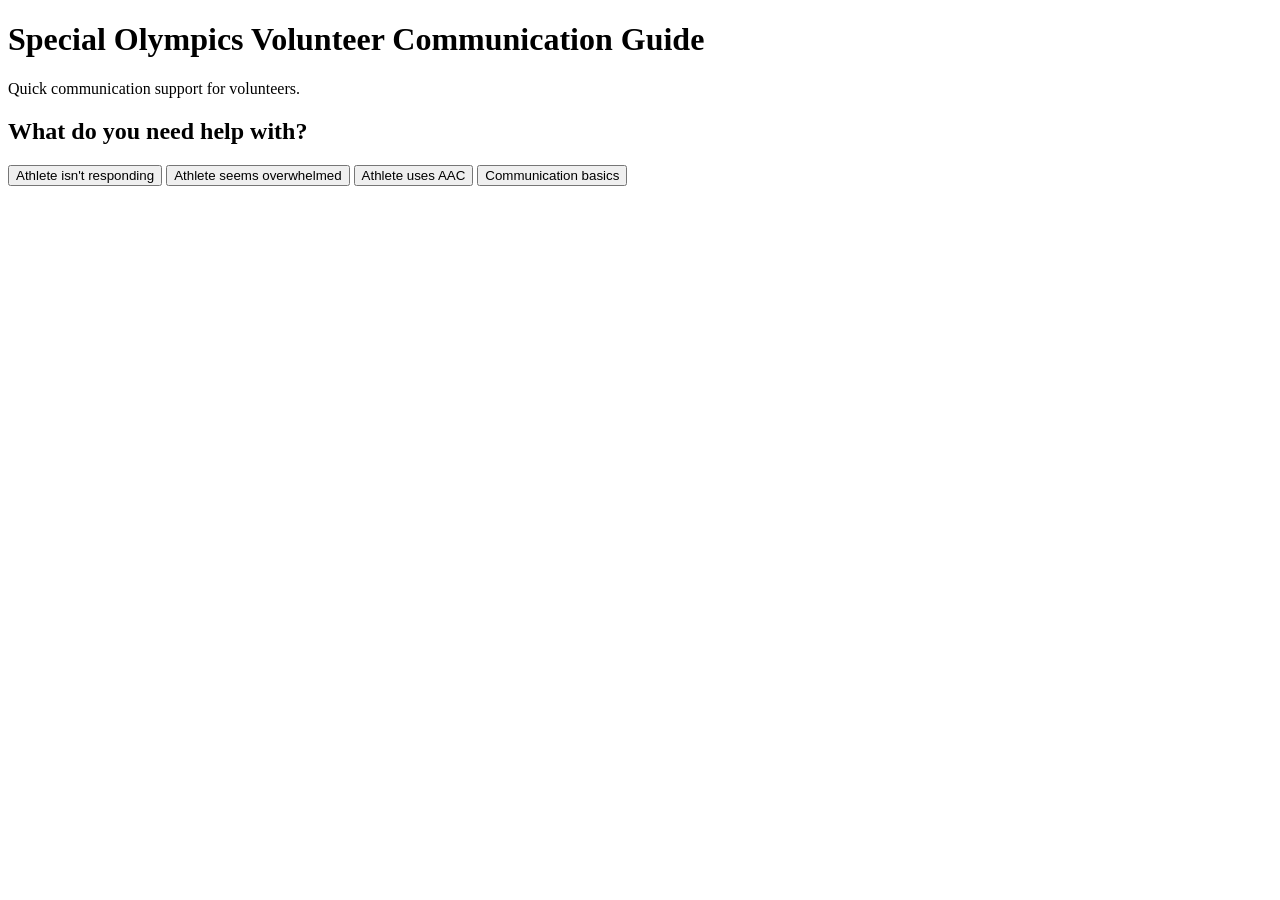
==== index.html @ 8f7f1533 "Add initial HTML structure for communication guide" ====
<!DOCTYPE html>
<html lang="en">

<head>
  <meta charset="UTF-8">
  <meta name="viewport" content="width=device-width, initial-scale=1.0">
  <title>Special Olympics Volunteer Communication Guide</title>
</head>

<body>

  <h1>Special Olympics Volunteer Communication Guide</h1>

  <p>
    Quick communication support for volunteers.
  </p>

  <h2>What do you need help with?</h2>

  <button>Athlete isn't responding</button>
  <button>Athlete seems overwhelmed</button>
  <button>Athlete uses AAC</button>
  <button>Communication basics</button>

</body>

</html>
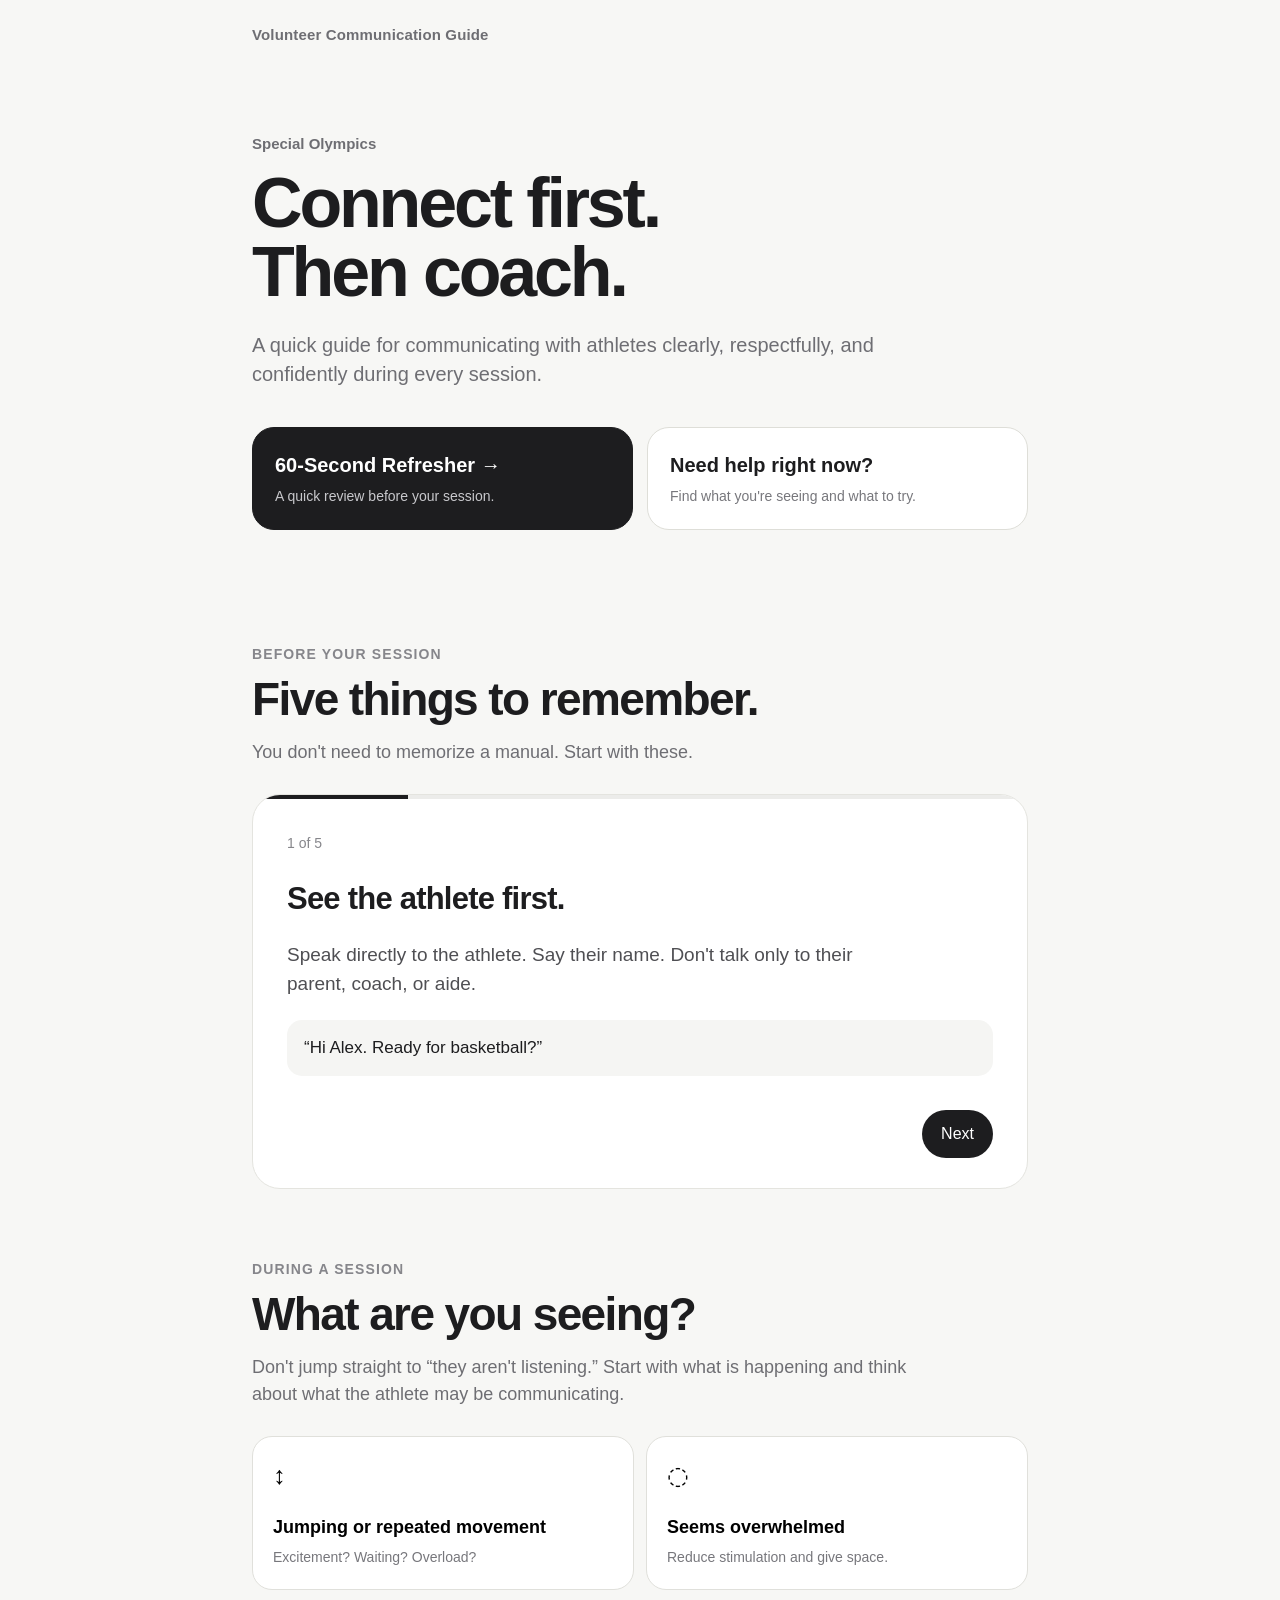
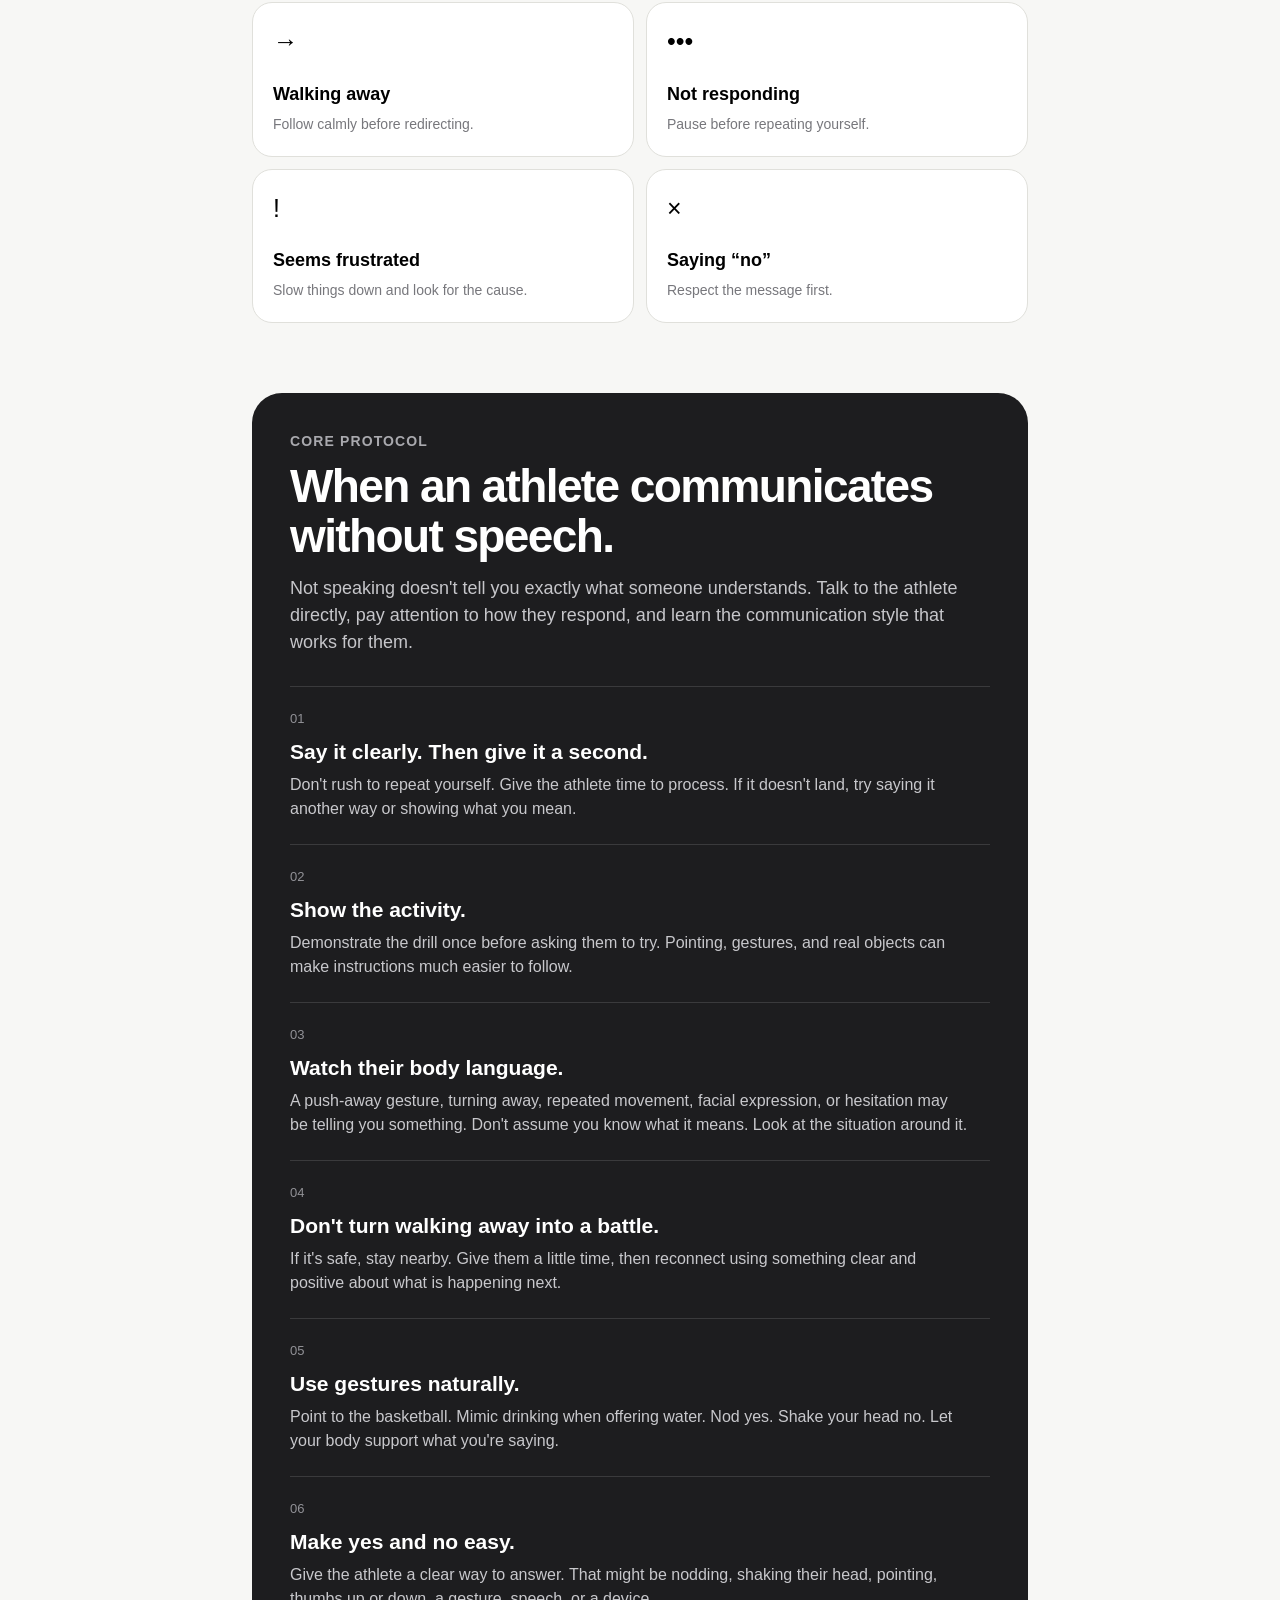
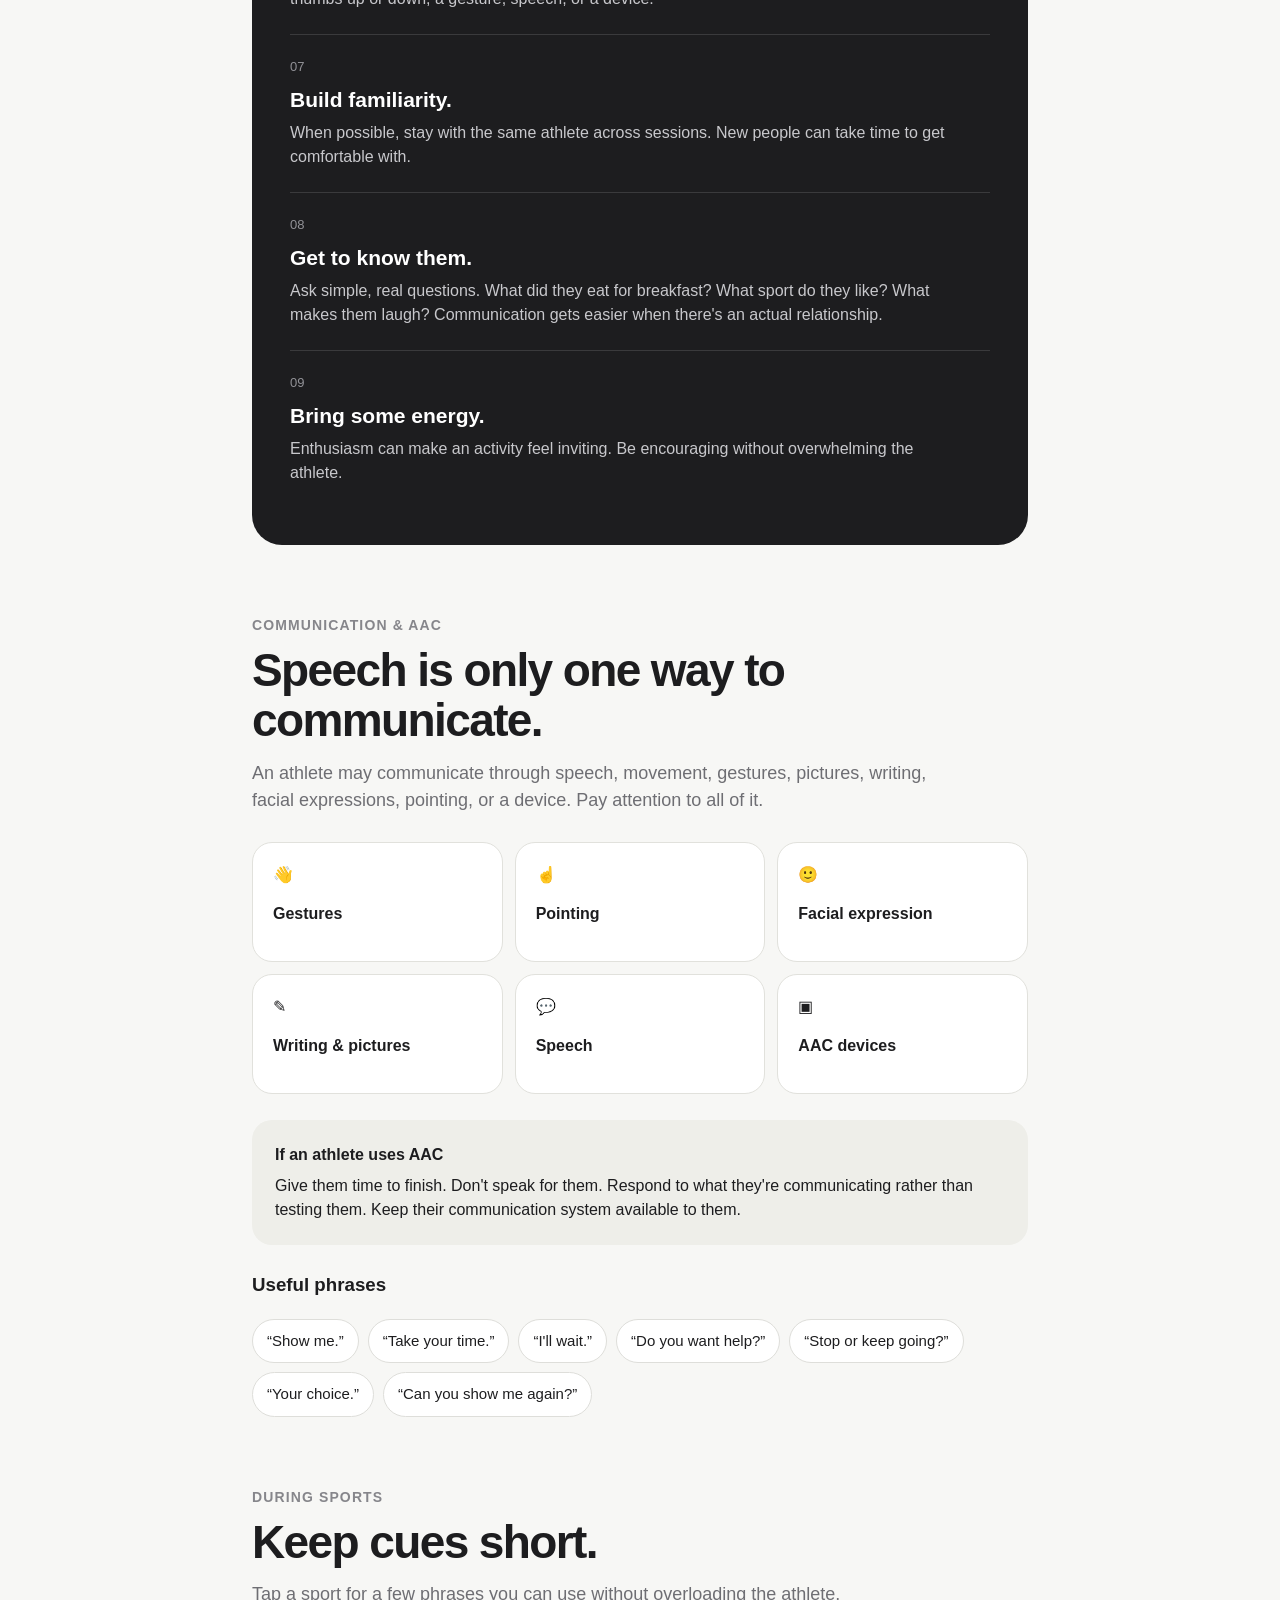
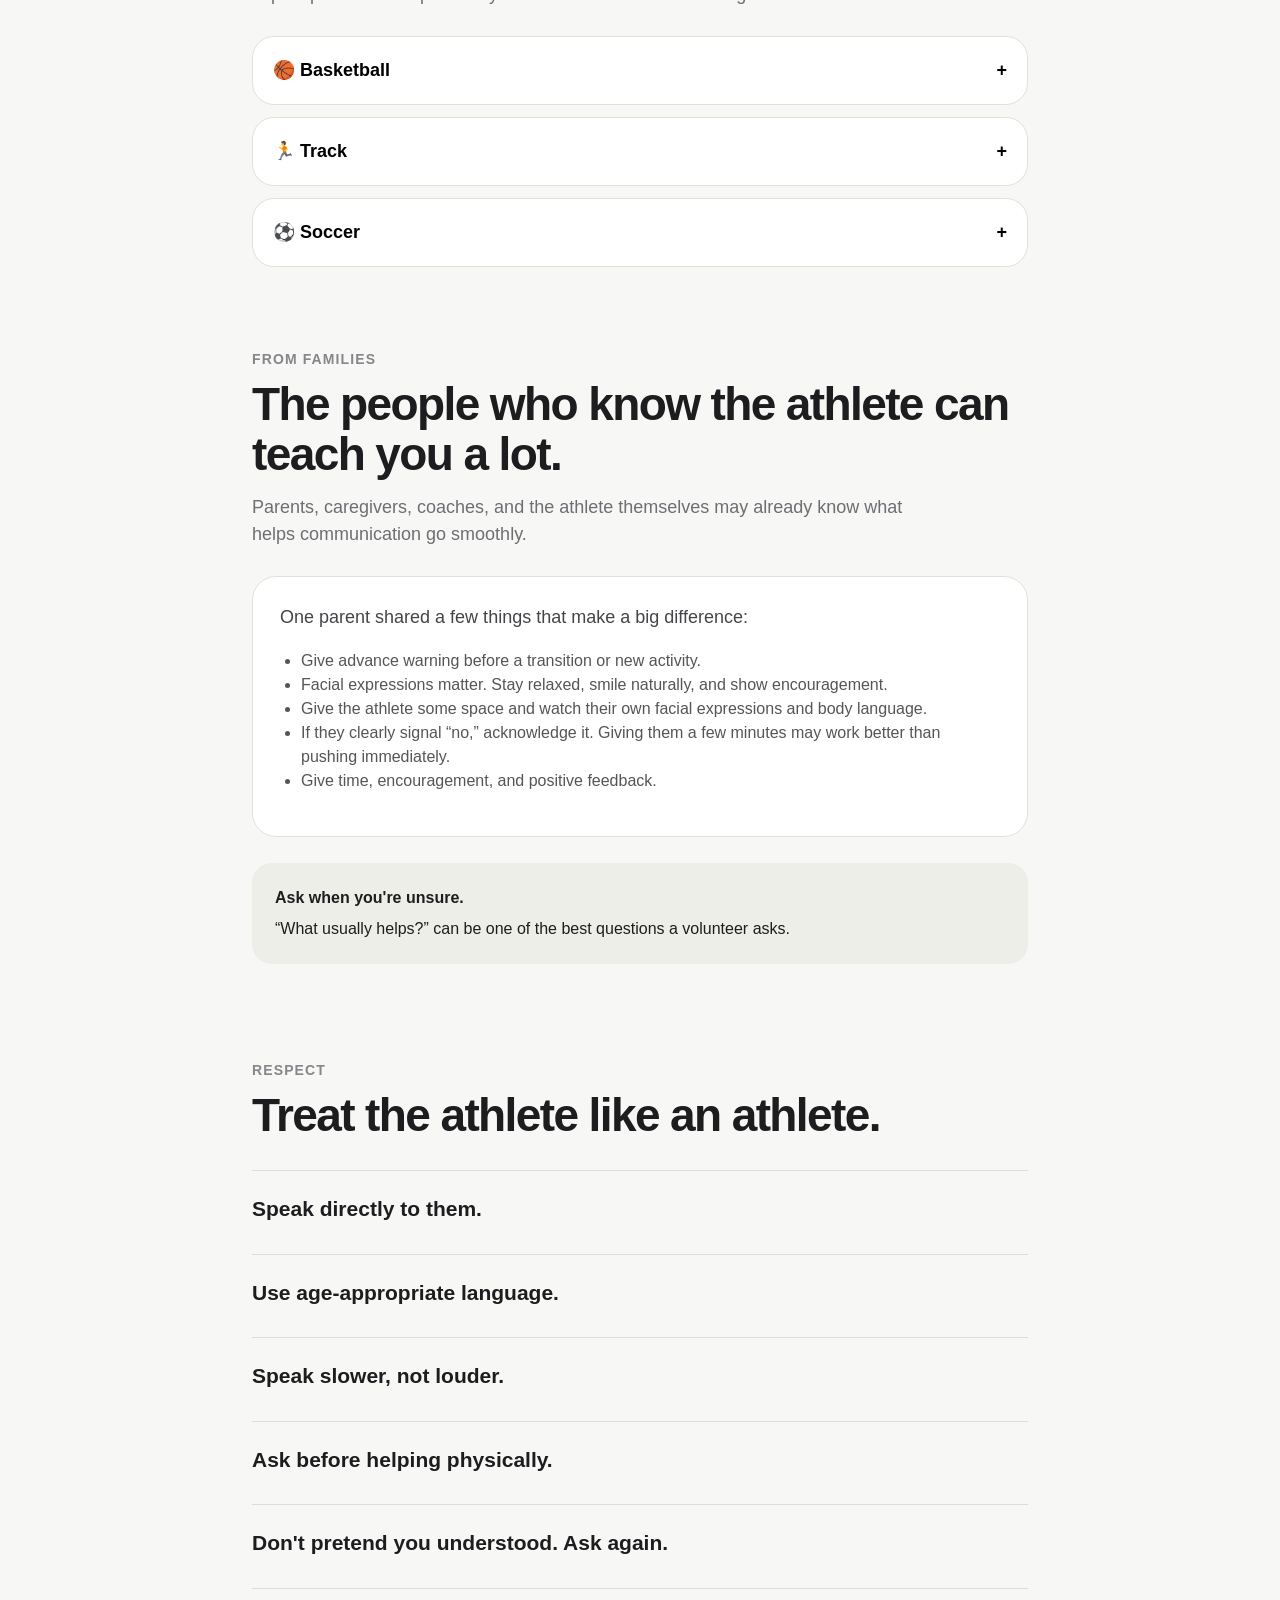
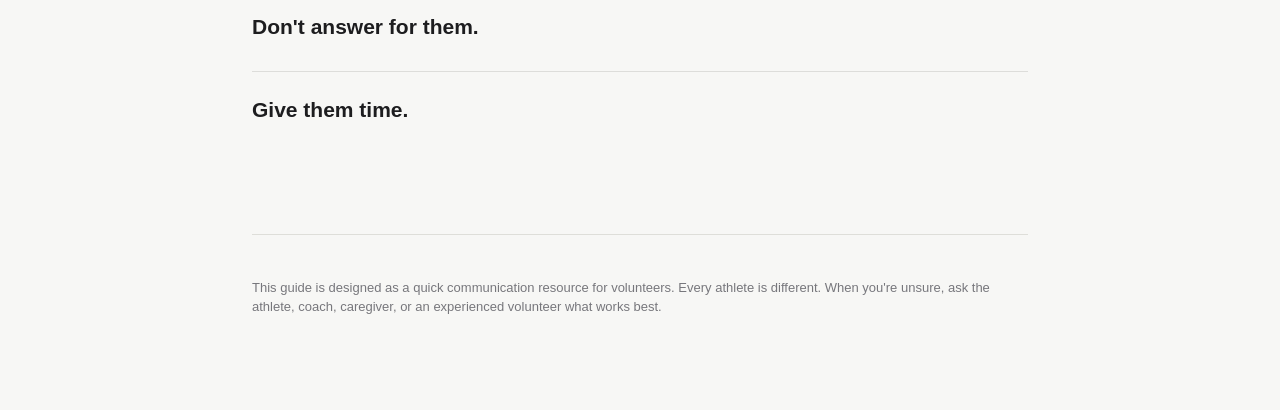
==== commit 563574c2: "Update index.html" ====
--- a/index.html
+++ b/index.html
@@ -1,27 +1,1482 @@
 <!DOCTYPE html>
 <html lang="en">
-
 <head>
   <meta charset="UTF-8">
   <meta name="viewport" content="width=device-width, initial-scale=1.0">
+
   <title>Special Olympics Volunteer Communication Guide</title>
+
+  <style>
+    * {
+      box-sizing: border-box;
+    }
+
+    html {
+      scroll-behavior: smooth;
+    }
+
+    body {
+      margin: 0;
+      font-family: -apple-system, BlinkMacSystemFont, "Segoe UI", Helvetica, Arial, sans-serif;
+      background: #f7f7f5;
+      color: #1d1d1f;
+      line-height: 1.5;
+    }
+
+    button,
+    a {
+      font: inherit;
+    }
+
+    .page {
+      max-width: 820px;
+      margin: 0 auto;
+      padding: 0 22px 80px;
+    }
+
+    /* HEADER */
+
+    header {
+      padding: 24px 0 12px;
+    }
+
+    .brand {
+      font-size: 15px;
+      font-weight: 600;
+      color: #6e6e73;
+      letter-spacing: 0.01em;
+    }
+
+    /* HERO */
+
+    .hero {
+      padding: 74px 0 54px;
+    }
+
+    .eyebrow {
+      font-size: 15px;
+      font-weight: 600;
+      color: #6e6e73;
+      margin-bottom: 14px;
+    }
+
+    h1 {
+      font-size: clamp(42px, 8vw, 70px);
+      line-height: 0.98;
+      letter-spacing: -0.045em;
+      margin: 0;
+      max-width: 760px;
+      font-weight: 700;
+    }
+
+    .hero p {
+      font-size: 20px;
+      line-height: 1.45;
+      color: #6e6e73;
+      max-width: 650px;
+      margin: 25px 0 0;
+    }
+
+    .hero-actions {
+      display: grid;
+      grid-template-columns: 1fr 1fr;
+      gap: 14px;
+      margin-top: 38px;
+    }
+
+    .hero-button {
+      display: block;
+      width: 100%;
+      text-align: left;
+      text-decoration: none;
+      color: inherit;
+      border: 1px solid #deded8;
+      background: #ffffff;
+      padding: 22px;
+      border-radius: 22px;
+      transition:
+        transform 0.2s ease,
+        box-shadow 0.2s ease,
+        border-color 0.2s ease;
+    }
+
+    .hero-button:hover {
+      transform: translateY(-2px);
+      border-color: #c7c7c2;
+      box-shadow: 0 10px 30px rgba(0,0,0,0.06);
+    }
+
+    .hero-button:active {
+      transform: scale(0.985);
+    }
+
+    .hero-button.primary {
+      background: #1d1d1f;
+      color: white;
+      border-color: #1d1d1f;
+    }
+
+    .hero-button .button-title {
+      display: block;
+      font-size: 20px;
+      font-weight: 600;
+      margin-bottom: 6px;
+    }
+
+    .hero-button .button-subtitle {
+      display: block;
+      font-size: 14px;
+      color: #77777c;
+    }
+
+    .hero-button.primary .button-subtitle {
+      color: #c8c8cc;
+    }
+
+    /* GENERAL */
+
+    section {
+      padding: 60px 0 10px;
+    }
+
+    .section-label {
+      font-size: 14px;
+      text-transform: uppercase;
+      letter-spacing: 0.08em;
+      font-weight: 700;
+      color: #86868b;
+      margin-bottom: 10px;
+    }
+
+    h2 {
+      font-size: clamp(30px, 6vw, 46px);
+      letter-spacing: -0.035em;
+      line-height: 1.08;
+      margin: 0 0 14px;
+    }
+
+    .section-intro {
+      font-size: 18px;
+      color: #6e6e73;
+      max-width: 680px;
+      margin: 0 0 28px;
+    }
+
+    /* REFRESHER */
+
+    .refresher {
+      background: #ffffff;
+      border: 1px solid #e4e4df;
+      border-radius: 28px;
+      overflow: hidden;
+    }
+
+    .progress-track {
+      height: 4px;
+      background: #ececea;
+    }
+
+    .progress-bar {
+      height: 100%;
+      width: 20%;
+      background: #1d1d1f;
+      transition: width 0.35s ease;
+    }
+
+    .refresh-card {
+      padding: 34px;
+      min-height: 290px;
+      display: none;
+      animation: cardIn 0.35s ease;
+    }
+
+    .refresh-card.active {
+      display: block;
+    }
+
+    @keyframes cardIn {
+      from {
+        opacity: 0;
+        transform: translateY(8px);
+      }
+
+      to {
+        opacity: 1;
+        transform: translateY(0);
+      }
+    }
+
+    .step-number {
+      font-size: 14px;
+      color: #86868b;
+      margin-bottom: 22px;
+    }
+
+    .refresh-card h3 {
+      font-size: 31px;
+      margin: 0 0 15px;
+      letter-spacing: -0.025em;
+    }
+
+    .refresh-card p {
+      font-size: 19px;
+      color: #4f4f53;
+      max-width: 570px;
+    }
+
+    .example {
+      padding: 15px 17px;
+      border-radius: 15px;
+      background: #f5f5f3;
+      margin-top: 22px;
+      font-size: 17px;
+    }
+
+    .refresher-controls {
+      padding: 0 34px 30px;
+      display: flex;
+      justify-content: space-between;
+      gap: 12px;
+    }
+
+    .small-button {
+      border: 0;
+      border-radius: 999px;
+      padding: 12px 19px;
+      cursor: pointer;
+      background: #eeeeeb;
+      color: #1d1d1f;
+      transition: transform 0.15s ease;
+    }
+
+    .small-button.next {
+      background: #1d1d1f;
+      color: white;
+    }
+
+    .small-button:active {
+      transform: scale(0.96);
+    }
+
+    /* QUICK HELP */
+
+    .help-grid {
+      display: grid;
+      grid-template-columns: 1fr 1fr;
+      gap: 12px;
+    }
+
+    .help-card {
+      border: 1px solid #e0e0db;
+      background: #ffffff;
+      border-radius: 20px;
+      padding: 20px;
+      cursor: pointer;
+      text-align: left;
+      transition:
+        transform 0.2s ease,
+        box-shadow 0.2s ease;
+    }
+
+    .help-card:hover {
+      transform: translateY(-2px);
+      box-shadow: 0 10px 28px rgba(0,0,0,0.05);
+    }
+
+    .help-card:active {
+      transform: scale(0.985);
+    }
+
+    .help-icon {
+      font-size: 25px;
+      display: block;
+      margin-bottom: 20px;
+    }
+
+    .help-card strong {
+      display: block;
+      font-size: 18px;
+      margin-bottom: 4px;
+    }
+
+    .help-card span:last-child {
+      color: #77777c;
+      font-size: 14px;
+    }
+
+    /* EXPANDABLE PANELS */
+
+    .detail-panel {
+      display: none;
+      background: #fff;
+      border: 1px solid #e2e2dd;
+      border-radius: 24px;
+      margin-top: 18px;
+      padding: 28px;
+      animation: panelIn 0.3s ease;
+    }
+
+    .detail-panel.active {
+      display: block;
+    }
+
+    @keyframes panelIn {
+      from {
+        opacity: 0;
+        transform: translateY(7px);
+      }
+
+      to {
+        opacity: 1;
+        transform: translateY(0);
+      }
+    }
+
+    .detail-panel h3 {
+      font-size: 27px;
+      letter-spacing: -0.02em;
+      margin-top: 0;
+    }
+
+    .detail-panel h4 {
+      margin-top: 26px;
+      margin-bottom: 8px;
+      font-size: 17px;
+    }
+
+    .detail-panel p,
+    .detail-panel li {
+      color: #515155;
+      font-size: 16px;
+    }
+
+    .detail-panel ul {
+      padding-left: 21px;
+    }
+
+    .close-detail {
+      border: 0;
+      background: #eeeeeb;
+      border-radius: 999px;
+      padding: 9px 14px;
+      cursor: pointer;
+      margin-top: 12px;
+    }
+
+    /* IMPORTANT PROTOCOL */
+
+    .protocol {
+      background: #1d1d1f;
+      color: white;
+      border-radius: 30px;
+      padding: 38px;
+    }
+
+    .protocol .section-label {
+      color: #a9a9ae;
+    }
+
+    .protocol .section-intro {
+      color: #c6c6ca;
+    }
+
+    .protocol-list {
+      display: grid;
+      gap: 1px;
+      margin-top: 30px;
+    }
+
+    .protocol-item {
+      padding: 22px 0;
+      border-top: 1px solid #3a3a3c;
+    }
+
+    .protocol-number {
+      color: #929297;
+      font-size: 13px;
+      margin-bottom: 7px;
+    }
+
+    .protocol-item h3 {
+      margin: 0 0 6px;
+      font-size: 21px;
+    }
+
+    .protocol-item p {
+      margin: 0;
+      color: #c8c8cc;
+      max-width: 680px;
+    }
+
+    /* CALLOUT */
+
+    .callout {
+      margin: 26px 0;
+      padding: 23px;
+      background: #eeeee9;
+      border-radius: 20px;
+    }
+
+    .callout strong {
+      display: block;
+      margin-bottom: 7px;
+    }
+
+    /* AAC */
+
+    .communication-grid {
+      display: grid;
+      grid-template-columns: repeat(3, 1fr);
+      gap: 12px;
+      margin-top: 25px;
+    }
+
+    .communication-item {
+      padding: 20px;
+      background: #fff;
+      border: 1px solid #e1e1dc;
+      border-radius: 20px;
+      min-height: 120px;
+    }
+
+    .communication-item strong {
+      display: block;
+      margin-top: 15px;
+    }
+
+    /* PHRASES */
+
+    .phrase-list {
+      display: flex;
+      flex-wrap: wrap;
+      gap: 9px;
+      margin-top: 20px;
+    }
+
+    .phrase {
+      background: #fff;
+      border: 1px solid #dededa;
+      padding: 10px 14px;
+      border-radius: 999px;
+      font-size: 15px;
+    }
+
+    /* SPORTS */
+
+    .sport {
+      background: #fff;
+      border: 1px solid #e1e1dc;
+      border-radius: 22px;
+      margin-bottom: 12px;
+      overflow: hidden;
+    }
+
+    .sport-button {
+      width: 100%;
+      background: none;
+      border: none;
+      padding: 20px;
+      cursor: pointer;
+      text-align: left;
+      display: flex;
+      justify-content: space-between;
+      align-items: center;
+      font-size: 18px;
+      font-weight: 600;
+    }
+
+    .sport-content {
+      display: none;
+      padding: 0 20px 22px;
+      color: #555559;
+    }
+
+    .sport.open .sport-content {
+      display: block;
+      animation: panelIn 0.25s ease;
+    }
+
+    /* FAMILY */
+
+    .family-quote {
+      background: white;
+      border: 1px solid #e1e1dc;
+      border-radius: 24px;
+      padding: 27px;
+      margin-top: 20px;
+    }
+
+    .family-quote p {
+      font-size: 18px;
+      color: #454549;
+      margin: 0 0 18px;
+    }
+
+    .family-points {
+      padding-left: 21px;
+      color: #555559;
+    }
+
+    /* FOOTER */
+
+    footer {
+      border-top: 1px solid #deded9;
+      padding-top: 30px;
+      margin-top: 70px;
+      color: #77777c;
+      font-size: 13px;
+    }
+
+    /* SCROLL ANIMATIONS */
+
+    .reveal {
+      opacity: 0;
+      transform: translateY(18px);
+      transition:
+        opacity 0.65s ease,
+        transform 0.65s ease;
+    }
+
+    .reveal.visible {
+      opacity: 1;
+      transform: translateY(0);
+    }
+
+    /* MOBILE */
+
+    @media (max-width: 650px) {
+      .page {
+        padding: 0 17px 60px;
+      }
+
+      .hero {
+        padding-top: 55px;
+      }
+
+      .hero-actions,
+      .help-grid {
+        grid-template-columns: 1fr;
+      }
+
+      .communication-grid {
+        grid-template-columns: 1fr 1fr;
+      }
+
+      .protocol {
+        padding: 27px 22px;
+        border-radius: 24px;
+      }
+
+      .refresh-card {
+        padding: 25px;
+        min-height: 320px;
+      }
+
+      .refresher-controls {
+        padding: 0 25px 24px;
+      }
+    }
+
+    @media (prefers-reduced-motion: reduce) {
+      *,
+      *::before,
+      *::after {
+        animation-duration: 0.01ms !important;
+        transition-duration: 0.01ms !important;
+        scroll-behavior: auto !important;
+      }
+    }
+  </style>
 </head>
 
 <body>
 
-  <h1>Special Olympics Volunteer Communication Guide</h1>
-
-  <p>
-    Quick communication support for volunteers.
-  </p>
-
-  <h2>What do you need help with?</h2>
-
-  <button>Athlete isn't responding</button>
-  <button>Athlete seems overwhelmed</button>
-  <button>Athlete uses AAC</button>
-  <button>Communication basics</button>
+  <div class="page">
+
+    <header>
+      <div class="brand">Volunteer Communication Guide</div>
+    </header>
+
+    <!-- HERO -->
+
+    <main class="hero reveal">
+      <div class="eyebrow">Special Olympics</div>
+
+      <h1>Connect first.<br>Then coach.</h1>
+
+      <p>
+        A quick guide for communicating with athletes clearly,
+        respectfully, and confidently during every session.
+      </p>
+
+      <div class="hero-actions">
+        <a class="hero-button primary" href="#refresher">
+          <span class="button-title">60-Second Refresher →</span>
+          <span class="button-subtitle">
+            A quick review before your session.
+          </span>
+        </a>
+
+        <a class="hero-button" href="#help">
+          <span class="button-title">Need help right now?</span>
+          <span class="button-subtitle">
+            Find what you're seeing and what to try.
+          </span>
+        </a>
+      </div>
+    </main>
+
+    <!-- 60 SECOND REFRESHER -->
+
+    <section id="refresher" class="reveal">
+
+      <div class="section-label">Before your session</div>
+      <h2>Five things to remember.</h2>
+
+      <p class="section-intro">
+        You don't need to memorize a manual. Start with these.
+      </p>
+
+      <div class="refresher">
+
+        <div class="progress-track">
+          <div class="progress-bar" id="progressBar"></div>
+        </div>
+
+        <div class="refresh-card active">
+          <div class="step-number">1 of 5</div>
+
+          <h3>See the athlete first.</h3>
+
+          <p>
+            Speak directly to the athlete. Say their name.
+            Don't talk only to their parent, coach, or aide.
+          </p>
+
+          <div class="example">
+            “Hi Alex. Ready for basketball?”
+          </div>
+        </div>
+
+        <div class="refresh-card">
+          <div class="step-number">2 of 5</div>
+
+          <h3>Keep it simple.</h3>
+
+          <p>
+            Use short phrases and give one instruction at a time.
+            If something isn't landing, make it clearer instead of just saying more.
+          </p>
+
+          <div class="example">
+            “First, line up.”<br>
+            “Next, basketball.”<br>
+            “Then, water.”
+          </div>
+        </div>
+
+        <div class="refresh-card">
+          <div class="step-number">3 of 5</div>
+
+          <h3>Show, don't only tell.</h3>
+
+          <p>
+            Point, gesture, demonstrate the drill, or show the equipment.
+            Sometimes seeing the action makes the instruction much easier to understand.
+          </p>
+
+          <div class="example">
+            Say “Pass” while showing one pass.
+          </div>
+        </div>
+
+        <div class="refresh-card">
+          <div class="step-number">4 of 5</div>
+
+          <h3>Give them time.</h3>
+
+          <p>
+            Ask the question, then wait. Some athletes need more time to process,
+            move, point, speak, or use a device.
+          </p>
+
+          <div class="example">
+            Ask → wait → watch → respond.
+          </div>
+        </div>
+
+        <div class="refresh-card">
+          <div class="step-number">5 of 5</div>
+
+          <h3>Give real choices.</h3>
+
+          <p>
+            Choices make communication easier and give athletes more control over
+            what happens next.
+          </p>
+
+          <div class="example">
+            “Water or rest?”<br>
+            “Again or all done?”<br>
+            “Walk or run?”
+          </div>
+        </div>
+
+        <div class="refresher-controls">
+          <button class="small-button" id="prevButton">
+            Back
+          </button>
+
+          <button class="small-button next" id="nextButton">
+            Next
+          </button>
+        </div>
+
+      </div>
+    </section>
+
+
+    <!-- HELP RIGHT NOW -->
+
+    <section id="help" class="reveal">
+
+      <div class="section-label">During a session</div>
+      <h2>What are you seeing?</h2>
+
+      <p class="section-intro">
+        Don't jump straight to “they aren't listening.”
+        Start with what is happening and think about what the athlete may be communicating.
+      </p>
+
+      <div class="help-grid">
+
+        <button class="help-card" data-panel="jumping">
+          <span class="help-icon">↕</span>
+          <strong>Jumping or repeated movement</strong>
+          <span>Excitement? Waiting? Overload?</span>
+        </button>
+
+        <button class="help-card" data-panel="overwhelmed">
+          <span class="help-icon">◌</span>
+          <strong>Seems overwhelmed</strong>
+          <span>Reduce stimulation and give space.</span>
+        </button>
+
+        <button class="help-card" data-panel="walking">
+          <span class="help-icon">→</span>
+          <strong>Walking away</strong>
+          <span>Follow calmly before redirecting.</span>
+        </button>
+
+        <button class="help-card" data-panel="responding">
+          <span class="help-icon">•••</span>
+          <strong>Not responding</strong>
+          <span>Pause before repeating yourself.</span>
+        </button>
+
+        <button class="help-card" data-panel="frustrated">
+          <span class="help-icon">!</span>
+          <strong>Seems frustrated</strong>
+          <span>Slow things down and look for the cause.</span>
+        </button>
+
+        <button class="help-card" data-panel="no">
+          <span class="help-icon">×</span>
+          <strong>Saying “no”</strong>
+          <span>Respect the message first.</span>
+        </button>
+
+      </div>
+
+      <!-- JUMPING -->
+
+      <div class="detail-panel" id="jumping">
+
+        <h3>Jumping or repeated movement</h3>
+
+        <p>
+          Start with one question: <strong>What happened right before this?</strong>
+          The same movement can mean very different things for different athletes.
+        </p>
+
+        <h4>It could be excitement.</h4>
+        <p>
+          Maybe their turn is coming, they just did something well,
+          or they're excited about the next activity.
+          If they're safe and happy, you may not need to stop the movement at all.
+        </p>
+
+        <h4>It could be waiting or uncertainty.</h4>
+        <p>
+          If they've been standing around for a while, give them something concrete:
+          “You're next,” or “Two more people, then your turn.”
+        </p>
+
+        <h4>It could be sensory overload or self-regulation.</h4>
+        <p>
+          Look at the rest of their body language. Are they covering their ears?
+          Trying to leave? Looking distressed? Is the gym especially loud or crowded?
+        </p>
+
+        <h4>What to try</h4>
+        <ul>
+          <li>Stay calm.</li>
+          <li>Use fewer words.</li>
+          <li>Tell them what's happening next.</li>
+          <li>Give them some space.</li>
+          <li>Move somewhere quieter if that seems helpful.</li>
+        </ul>
+
+        <button class="close-detail">Close</button>
+      </div>
+
+
+      <!-- OVERWHELMED -->
+
+      <div class="detail-panel" id="overwhelmed">
+
+        <h3>If an athlete seems overwhelmed</h3>
+
+        <p>
+          The goal isn't to force them back into the activity as quickly as possible.
+          Help the situation feel manageable again.
+        </p>
+
+        <h4>Try this</h4>
+
+        <ul>
+          <li>Reduce noise and talking if you can.</li>
+          <li>Give them some physical space.</li>
+          <li>Use a calm voice and short phrases.</li>
+          <li>Offer simple choices: “Break or stay?” “Water?” “Help?”</li>
+          <li>Give them time before asking another question.</li>
+          <li>Ask a coach, parent, or experienced volunteer what usually helps.</li>
+        </ul>
+
+        <div class="callout">
+          <strong>Avoid adding more pressure.</strong>
+          Don't yell, rapidly repeat directions, force eye contact,
+          or unexpectedly grab or touch the athlete.
+        </div>
+
+        <button class="close-detail">Close</button>
+      </div>
+
+
+      <!-- WALKING -->
+
+      <div class="detail-panel" id="walking">
+
+        <h3>If an athlete walks away</h3>
+
+        <p>
+          Don't immediately turn it into a confrontation.
+          If it's safe, stay nearby and walk with them for a moment.
+        </p>
+
+        <p>
+          Once things feel calmer, reconnect with something concrete and positive:
+        </p>
+
+        <div class="example">
+          “Basketball is next. Want to come see?”
+        </div>
+
+        <p>
+          Give them a reason to reconnect rather than simply repeating
+          “come back” again and again.
+        </p>
+
+        <p>
+          If physical guidance may be needed, check with the athlete or someone
+          who knows them first rather than assuming touch will help.
+        </p>
+
+        <button class="close-detail">Close</button>
+      </div>
+
+
+      <!-- NOT RESPONDING -->
+
+      <div class="detail-panel" id="responding">
+
+        <h3>If the athlete isn't responding</h3>
+
+        <p>
+          They may need more time, may not understand the instruction,
+          may be focused on something else, or may communicate differently.
+        </p>
+
+        <h4>Try this order</h4>
+
+        <ul>
+          <li>Say their name and give one short instruction.</li>
+          <li>Wait.</li>
+          <li>Show or point to what you mean.</li>
+          <li>If needed, repeat or rephrase once.</li>
+          <li>Offer a simple choice.</li>
+        </ul>
+
+        <div class="example">
+          Instead of repeating “Go stand over there,”
+          point to the spot and say, “Stand here.”
+        </div>
+
+        <button class="close-detail">Close</button>
+      </div>
+
+
+      <!-- FRUSTRATED -->
+
+      <div class="detail-panel" id="frustrated">
+
+        <h3>If the athlete seems frustrated</h3>
+
+        <p>
+          Look for the reason before trying to fix the behavior.
+          The activity may be confusing, tiring, uncomfortable, too loud,
+          or simply something they don't want right now.
+        </p>
+
+        <h4>Try</h4>
+
+        <ul>
+          <li>Use fewer words.</li>
+          <li>Show the activity instead of explaining it again.</li>
+          <li>Offer a short break.</li>
+          <li>Give two simple choices.</li>
+          <li>Notice gestures, facial expressions, and body language.</li>
+        </ul>
+
+        <button class="close-detail">Close</button>
+      </div>
+
+
+      <!-- NO -->
+
+      <div class="detail-panel" id="no">
+
+        <h3>If the athlete is telling you “no”</h3>
+
+        <p>
+          “No” may come through speech, a hand gesture, turning away,
+          shaking their head, an AAC device, or another clear signal.
+        </p>
+
+        <p>
+          Acknowledge it first.
+        </p>
+
+        <div class="example">
+          “Okay. We can wait a minute.”
+        </div>
+
+        <p>
+          You can encourage participation later without pretending their first
+          response didn't happen.
+        </p>
+
+        <button class="close-detail">Close</button>
+      </div>
+
+    </section>
+
+
+    <!-- IMPORTANT NONVERBAL PROTOCOL -->
+
+    <section class="reveal">
+
+      <div class="protocol">
+
+        <div class="section-label">
+          Core protocol
+        </div>
+
+        <h2>When an athlete communicates without speech.</h2>
+
+        <p class="section-intro">
+          Not speaking doesn't tell you exactly what someone understands.
+          Talk to the athlete directly, pay attention to how they respond,
+          and learn the communication style that works for them.
+        </p>
+
+        <div class="protocol-list">
+
+          <div class="protocol-item">
+            <div class="protocol-number">01</div>
+            <h3>Say it clearly. Then give it a second.</h3>
+            <p>
+              Don't rush to repeat yourself. Give the athlete time to process.
+              If it doesn't land, try saying it another way or showing what you mean.
+            </p>
+          </div>
+
+          <div class="protocol-item">
+            <div class="protocol-number">02</div>
+            <h3>Show the activity.</h3>
+            <p>
+              Demonstrate the drill once before asking them to try.
+              Pointing, gestures, and real objects can make instructions much easier to follow.
+            </p>
+          </div>
+
+          <div class="protocol-item">
+            <div class="protocol-number">03</div>
+            <h3>Watch their body language.</h3>
+            <p>
+              A push-away gesture, turning away, repeated movement, facial expression,
+              or hesitation may be telling you something. Don't assume you know what it means.
+              Look at the situation around it.
+            </p>
+          </div>
+
+          <div class="protocol-item">
+            <div class="protocol-number">04</div>
+            <h3>Don't turn walking away into a battle.</h3>
+            <p>
+              If it's safe, stay nearby. Give them a little time, then reconnect
+              using something clear and positive about what is happening next.
+            </p>
+          </div>
+
+          <div class="protocol-item">
+            <div class="protocol-number">05</div>
+            <h3>Use gestures naturally.</h3>
+            <p>
+              Point to the basketball. Mimic drinking when offering water.
+              Nod yes. Shake your head no. Let your body support what you're saying.
+            </p>
+          </div>
+
+          <div class="protocol-item">
+            <div class="protocol-number">06</div>
+            <h3>Make yes and no easy.</h3>
+            <p>
+              Give the athlete a clear way to answer.
+              That might be nodding, shaking their head, pointing,
+              thumbs up or down, a gesture, speech, or a device.
+            </p>
+          </div>
+
+          <div class="protocol-item">
+            <div class="protocol-number">07</div>
+            <h3>Build familiarity.</h3>
+            <p>
+              When possible, stay with the same athlete across sessions.
+              New people can take time to get comfortable with.
+            </p>
+          </div>
+
+          <div class="protocol-item">
+            <div class="protocol-number">08</div>
+            <h3>Get to know them.</h3>
+            <p>
+              Ask simple, real questions. What did they eat for breakfast?
+              What sport do they like? What makes them laugh?
+              Communication gets easier when there's an actual relationship.
+            </p>
+          </div>
+
+          <div class="protocol-item">
+            <div class="protocol-number">09</div>
+            <h3>Bring some energy.</h3>
+            <p>
+              Enthusiasm can make an activity feel inviting.
+              Be encouraging without overwhelming the athlete.
+            </p>
+          </div>
+
+        </div>
+
+      </div>
+
+    </section>
+
+
+    <!-- AAC / COMMUNICATION -->
+
+    <section class="reveal">
+
+      <div class="section-label">Communication & AAC</div>
+      <h2>Speech is only one way to communicate.</h2>
+
+      <p class="section-intro">
+        An athlete may communicate through speech, movement, gestures,
+        pictures, writing, facial expressions, pointing, or a device.
+        Pay attention to all of it.
+      </p>
+
+      <div class="communication-grid">
+
+        <div class="communication-item">
+          👋
+          <strong>Gestures</strong>
+        </div>
+
+        <div class="communication-item">
+          ☝
+          <strong>Pointing</strong>
+        </div>
+
+        <div class="communication-item">
+          🙂
+          <strong>Facial expression</strong>
+        </div>
+
+        <div class="communication-item">
+          ✎
+          <strong>Writing & pictures</strong>
+        </div>
+
+        <div class="communication-item">
+          💬
+          <strong>Speech</strong>
+        </div>
+
+        <div class="communication-item">
+          ▣
+          <strong>AAC devices</strong>
+        </div>
+
+      </div>
+
+      <div class="callout">
+        <strong>If an athlete uses AAC</strong>
+        Give them time to finish. Don't speak for them.
+        Respond to what they're communicating rather than testing them.
+        Keep their communication system available to them.
+      </div>
+
+      <h3>Useful phrases</h3>
+
+      <div class="phrase-list">
+        <span class="phrase">“Show me.”</span>
+        <span class="phrase">“Take your time.”</span>
+        <span class="phrase">“I'll wait.”</span>
+        <span class="phrase">“Do you want help?”</span>
+        <span class="phrase">“Stop or keep going?”</span>
+        <span class="phrase">“Your choice.”</span>
+        <span class="phrase">“Can you show me again?”</span>
+      </div>
+
+    </section>
+
+
+    <!-- SPORTS -->
+
+    <section class="reveal">
+
+      <div class="section-label">During sports</div>
+      <h2>Keep cues short.</h2>
+
+      <p class="section-intro">
+        Tap a sport for a few phrases you can use without overloading the athlete.
+      </p>
+
+      <div class="sport">
+
+        <button class="sport-button">
+          <span>🏀 Basketball</span>
+          <span>+</span>
+        </button>
+
+        <div class="sport-content">
+          “Shoot or pass?”<br><br>
+          “My turn. Your turn.”<br><br>
+          “More shots or water?”<br><br>
+          “Ready?”<br><br>
+          Pair the words with a quick demonstration whenever it helps.
+        </div>
+
+      </div>
+
+
+      <div class="sport">
+
+        <button class="sport-button">
+          <span>🏃 Track</span>
+          <span>+</span>
+        </button>
+
+        <div class="sport-content">
+          “Walk or run?”<br><br>
+          “Ready. Set. Go.”<br><br>
+          “Stop.”<br><br>
+          “Rest or one more?”
+        </div>
+
+      </div>
+
+
+      <div class="sport">
+
+        <button class="sport-button">
+          <span>⚽ Soccer</span>
+          <span>+</span>
+        </button>
+
+        <div class="sport-content">
+          “Kick or pass?”<br><br>
+          “Again?”<br><br>
+          “Goal?”<br><br>
+          “Stop or go?”
+        </div>
+
+      </div>
+
+    </section>
+
+
+    <!-- FAMILY INSIGHT -->
+
+    <section class="reveal">
+
+      <div class="section-label">From families</div>
+      <h2>The people who know the athlete can teach you a lot.</h2>
+
+      <p class="section-intro">
+        Parents, caregivers, coaches, and the athlete themselves may already know
+        what helps communication go smoothly.
+      </p>
+
+      <div class="family-quote">
+
+        <p>
+          One parent shared a few things that make a big difference:
+        </p>
+
+        <ul class="family-points">
+          <li>
+            Give advance warning before a transition or new activity.
+          </li>
+
+          <li>
+            Facial expressions matter. Stay relaxed, smile naturally,
+            and show encouragement.
+          </li>
+
+          <li>
+            Give the athlete some space and watch their own facial expressions
+            and body language.
+          </li>
+
+          <li>
+            If they clearly signal “no,” acknowledge it.
+            Giving them a few minutes may work better than pushing immediately.
+          </li>
+
+          <li>
+            Give time, encouragement, and positive feedback.
+          </li>
+        </ul>
+
+      </div>
+
+      <div class="callout">
+        <strong>Ask when you're unsure.</strong>
+        “What usually helps?” can be one of the best questions a volunteer asks.
+      </div>
+
+    </section>
+
+
+    <!-- RESPECT -->
+
+    <section class="reveal">
+
+      <div class="section-label">Respect</div>
+      <h2>Treat the athlete like an athlete.</h2>
+
+      <div class="protocol-list">
+
+        <div class="protocol-item" style="border-color:#ddddda;">
+          <h3 style="color:#1d1d1f;">Speak directly to them.</h3>
+        </div>
+
+        <div class="protocol-item" style="border-color:#ddddda;">
+          <h3 style="color:#1d1d1f;">Use age-appropriate language.</h3>
+        </div>
+
+        <div class="protocol-item" style="border-color:#ddddda;">
+          <h3 style="color:#1d1d1f;">Speak slower, not louder.</h3>
+        </div>
+
+        <div class="protocol-item" style="border-color:#ddddda;">
+          <h3 style="color:#1d1d1f;">Ask before helping physically.</h3>
+        </div>
+
+        <div class="protocol-item" style="border-color:#ddddda;">
+          <h3 style="color:#1d1d1f;">Don't pretend you understood. Ask again.</h3>
+        </div>
+
+        <div class="protocol-item" style="border-color:#ddddda;">
+          <h3 style="color:#1d1d1f;">Don't answer for them.</h3>
+        </div>
+
+        <div class="protocol-item" style="border-color:#ddddda;">
+          <h3 style="color:#1d1d1f;">Give them time.</h3>
+        </div>
+
+      </div>
+
+    </section>
+
+
+    <footer>
+
+      <p>
+        This guide is designed as a quick communication resource for volunteers.
+        Every athlete is different. When you're unsure, ask the athlete,
+        coach, caregiver, or an experienced volunteer what works best.
+      </p>
+
+    </footer>
+
+  </div>
+
+
+  <script>
+
+    /* 60 SECOND REFRESHER */
+
+    const refreshCards = document.querySelectorAll(".refresh-card");
+    const progressBar = document.getElementById("progressBar");
+    const nextButton = document.getElementById("nextButton");
+    const prevButton = document.getElementById("prevButton");
+
+    let currentStep = 0;
+
+    function showStep(index) {
+
+      refreshCards.forEach(card => {
+        card.classList.remove("active");
+      });
+
+      refreshCards[index].classList.add("active");
+
+      progressBar.style.width =
+        ((index + 1) / refreshCards.length * 100) + "%";
+
+      prevButton.style.visibility =
+        index === 0 ? "hidden" : "visible";
+
+      nextButton.textContent =
+        index === refreshCards.length - 1
+          ? "Start again"
+          : "Next";
+    }
+
+    nextButton.addEventListener("click", () => {
+
+      if (currentStep === refreshCards.length - 1) {
+        currentStep = 0;
+      } else {
+        currentStep++;
+      }
+
+      showStep(currentStep);
+    });
+
+    prevButton.addEventListener("click", () => {
+
+      if (currentStep > 0) {
+        currentStep--;
+      }
+
+      showStep(currentStep);
+    });
+
+    showStep(0);
+
+
+    /* HELP PANELS */
+
+    const helpCards = document.querySelectorAll(".help-card");
+    const detailPanels = document.querySelectorAll(".detail-panel");
+
+    helpCards.forEach(card => {
+
+      card.addEventListener("click", () => {
+
+        const panelId = card.dataset.panel;
+        const selectedPanel = document.getElementById(panelId);
+
+        detailPanels.forEach(panel => {
+          panel.classList.remove("active");
+        });
+
+        selectedPanel.classList.add("active");
+
+        setTimeout(() => {
+          selectedPanel.scrollIntoView({
+            behavior: "smooth",
+            block: "center"
+          });
+        }, 50);
+
+      });
+
+    });
+
+    document.querySelectorAll(".close-detail").forEach(button => {
+
+      button.addEventListener("click", () => {
+
+        button.closest(".detail-panel").classList.remove("active");
+
+      });
+
+    });
+
+
+    /* SPORTS ACCORDIONS */
+
+    document.querySelectorAll(".sport-button").forEach(button => {
+
+      button.addEventListener("click", () => {
+
+        const sport = button.parentElement;
+        const symbol = button.querySelector("span:last-child");
+
+        sport.classList.toggle("open");
+
+        symbol.textContent =
+          sport.classList.contains("open")
+            ? "−"
+            : "+";
+
+      });
+
+    });
+
+
+    /* SCROLL REVEAL */
+
+    const revealElements = document.querySelectorAll(".reveal");
+
+    const observer = new IntersectionObserver(
+      entries => {
+
+        entries.forEach(entry => {
+
+          if (entry.isIntersecting) {
+            entry.target.classList.add("visible");
+            observer.unobserve(entry.target);
+          }
+
+        });
+
+      },
+      {
+        threshold: 0.08
+      }
+    );
+
+    revealElements.forEach(element => {
+      observer.observe(element);
+    });
+
+  </script>
 
 </body>
-
 </html>
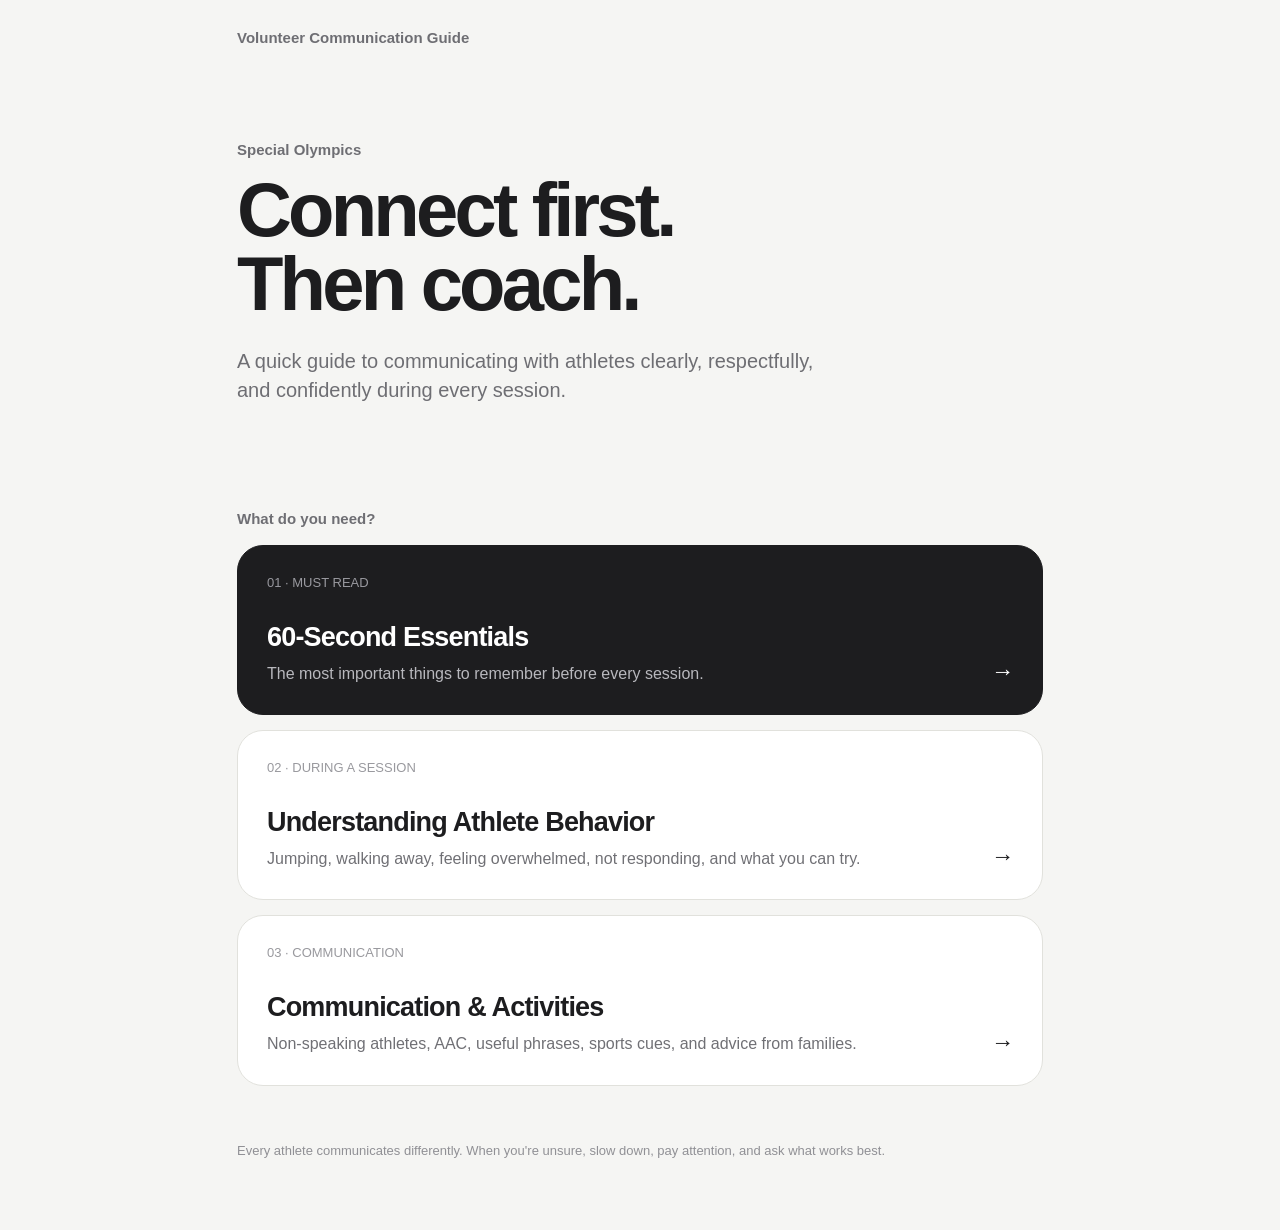
==== commit 1cadf772: "Update fmt.Println message from 'Hello' to 'Goodbye'" ====
--- a/index.html
+++ b/index.html
@@ -4,7 +4,7 @@
   <meta charset="UTF-8">
   <meta name="viewport" content="width=device-width, initial-scale=1.0">
 
-  <title>Special Olympics Volunteer Communication Guide</title>
+  <title>Special Olympics Volunteer Guide</title>
 
   <style>
     * {
@@ -17,187 +17,163 @@
 
     body {
       margin: 0;
-      font-family: -apple-system, BlinkMacSystemFont, "Segoe UI", Helvetica, Arial, sans-serif;
-      background: #f7f7f5;
+      font-family: -apple-system, BlinkMacSystemFont, "Segoe UI",
+                   Helvetica, Arial, sans-serif;
+      background: #f5f5f3;
       color: #1d1d1f;
-      line-height: 1.5;
-    }
-
-    button,
-    a {
-      font: inherit;
     }
 
     .page {
-      max-width: 820px;
-      margin: 0 auto;
-      padding: 0 22px 80px;
-    }
-
-    /* HEADER */
+      max-width: 850px;
+      margin: auto;
+      padding: 24px 22px 70px;
+    }
 
     header {
-      padding: 24px 0 12px;
-    }
-
-    .brand {
       font-size: 15px;
       font-weight: 600;
       color: #6e6e73;
-      letter-spacing: 0.01em;
-    }
-
-    /* HERO */
+      padding-top: 5px;
+    }
 
     .hero {
-      padding: 74px 0 54px;
+      padding: 95px 0 65px;
+      animation: fadeUp 0.7s ease both;
     }
 
     .eyebrow {
       font-size: 15px;
       font-weight: 600;
       color: #6e6e73;
-      margin-bottom: 14px;
+      margin-bottom: 15px;
     }
 
     h1 {
-      font-size: clamp(42px, 8vw, 70px);
+      margin: 0;
+      font-size: clamp(45px, 8vw, 76px);
       line-height: 0.98;
-      letter-spacing: -0.045em;
-      margin: 0;
+      letter-spacing: -0.05em;
       max-width: 760px;
-      font-weight: 700;
-    }
-
-    .hero p {
+    }
+
+    .subtitle {
+      margin-top: 25px;
+      max-width: 610px;
       font-size: 20px;
       line-height: 1.45;
       color: #6e6e73;
-      max-width: 650px;
-      margin: 25px 0 0;
-    }
-
-    .hero-actions {
+    }
+
+    .question {
+      margin-top: 20px;
+      margin-bottom: 18px;
+      font-size: 15px;
+      font-weight: 600;
+      color: #6e6e73;
+    }
+
+    .cards {
       display: grid;
-      grid-template-columns: 1fr 1fr;
-      gap: 14px;
-      margin-top: 38px;
-    }
-
-    .hero-button {
+      gap: 15px;
+    }
+
+    .card {
       display: block;
-      width: 100%;
-      text-align: left;
+      position: relative;
       text-decoration: none;
-      color: inherit;
-      border: 1px solid #deded8;
-      background: #ffffff;
-      padding: 22px;
-      border-radius: 22px;
+      color: #1d1d1f;
+
+      background: white;
+      border: 1px solid #e1e1dc;
+      border-radius: 26px;
+      padding: 29px;
+
       transition:
-        transform 0.2s ease,
-        box-shadow 0.2s ease,
-        border-color 0.2s ease;
-    }
-
-    .hero-button:hover {
-      transform: translateY(-2px);
-      border-color: #c7c7c2;
-      box-shadow: 0 10px 30px rgba(0,0,0,0.06);
-    }
-
-    .hero-button:active {
+        transform 0.25s ease,
+        box-shadow 0.25s ease,
+        border-color 0.25s ease;
+
+      animation: fadeUp 0.7s ease both;
+    }
+
+    .card:nth-child(1) {
+      animation-delay: 0.08s;
+    }
+
+    .card:nth-child(2) {
+      animation-delay: 0.16s;
+    }
+
+    .card:nth-child(3) {
+      animation-delay: 0.24s;
+    }
+
+    .card:hover {
+      transform: translateY(-4px);
+      border-color: #c9c9c3;
+      box-shadow: 0 16px 40px rgba(0,0,0,0.07);
+    }
+
+    .card:active {
       transform: scale(0.985);
     }
 
-    .hero-button.primary {
+    .card.primary {
       background: #1d1d1f;
       color: white;
       border-color: #1d1d1f;
     }
 
-    .hero-button .button-title {
-      display: block;
-      font-size: 20px;
-      font-weight: 600;
-      margin-bottom: 6px;
-    }
-
-    .hero-button .button-subtitle {
-      display: block;
-      font-size: 14px;
-      color: #77777c;
-    }
-
-    .hero-button.primary .button-subtitle {
-      color: #c8c8cc;
-    }
-
-    /* GENERAL */
-
-    section {
-      padding: 60px 0 10px;
-    }
-
-    .section-label {
-      font-size: 14px;
-      text-transform: uppercase;
-      letter-spacing: 0.08em;
-      font-weight: 700;
-      color: #86868b;
-      margin-bottom: 10px;
-    }
-
-    h2 {
-      font-size: clamp(30px, 6vw, 46px);
-      letter-spacing: -0.035em;
-      line-height: 1.08;
-      margin: 0 0 14px;
-    }
-
-    .section-intro {
-      font-size: 18px;
-      color: #6e6e73;
-      max-width: 680px;
-      margin: 0 0 28px;
-    }
-
-    /* REFRESHER */
-
-    .refresher {
-      background: #ffffff;
-      border: 1px solid #e4e4df;
-      border-radius: 28px;
-      overflow: hidden;
-    }
-
-    .progress-track {
-      height: 4px;
-      background: #ececea;
-    }
-
-    .progress-bar {
-      height: 100%;
-      width: 20%;
-      background: #1d1d1f;
-      transition: width 0.35s ease;
-    }
-
-    .refresh-card {
-      padding: 34px;
-      min-height: 290px;
-      display: none;
-      animation: cardIn 0.35s ease;
-    }
-
-    .refresh-card.active {
-      display: block;
-    }
-
-    @keyframes cardIn {
+    .number {
+      font-size: 13px;
+      color: #99999e;
+      margin-bottom: 32px;
+    }
+
+    .primary .number {
+      color: #99999f;
+    }
+
+    .card h2 {
+      margin: 0;
+      font-size: 27px;
+      letter-spacing: -0.03em;
+    }
+
+    .card p {
+      margin: 9px 45px 0 0;
+      color: #707075;
+      font-size: 16px;
+      line-height: 1.45;
+    }
+
+    .primary p {
+      color: #b8b8bd;
+    }
+
+    .arrow {
+      position: absolute;
+      right: 28px;
+      bottom: 29px;
+      font-size: 23px;
+      transition: transform 0.2s ease;
+    }
+
+    .card:hover .arrow {
+      transform: translateX(4px);
+    }
+
+    footer {
+      padding-top: 55px;
+      color: #909095;
+      font-size: 13px;
+      line-height: 1.5;
+    }
+
+    @keyframes fadeUp {
       from {
         opacity: 0;
-        transform: translateY(8px);
+        transform: translateY(15px);
       }
 
       to {
@@ -206,384 +182,43 @@
       }
     }
 
-    .step-number {
-      font-size: 14px;
-      color: #86868b;
-      margin-bottom: 22px;
-    }
-
-    .refresh-card h3 {
-      font-size: 31px;
-      margin: 0 0 15px;
-      letter-spacing: -0.025em;
-    }
-
-    .refresh-card p {
-      font-size: 19px;
-      color: #4f4f53;
-      max-width: 570px;
-    }
-
-    .example {
-      padding: 15px 17px;
-      border-radius: 15px;
-      background: #f5f5f3;
-      margin-top: 22px;
-      font-size: 17px;
-    }
-
-    .refresher-controls {
-      padding: 0 34px 30px;
-      display: flex;
-      justify-content: space-between;
-      gap: 12px;
-    }
-
-    .small-button {
-      border: 0;
-      border-radius: 999px;
-      padding: 12px 19px;
-      cursor: pointer;
-      background: #eeeeeb;
-      color: #1d1d1f;
-      transition: transform 0.15s ease;
-    }
-
-    .small-button.next {
-      background: #1d1d1f;
-      color: white;
-    }
-
-    .small-button:active {
-      transform: scale(0.96);
-    }
-
-    /* QUICK HELP */
-
-    .help-grid {
-      display: grid;
-      grid-template-columns: 1fr 1fr;
-      gap: 12px;
-    }
-
-    .help-card {
-      border: 1px solid #e0e0db;
-      background: #ffffff;
-      border-radius: 20px;
-      padding: 20px;
-      cursor: pointer;
-      text-align: left;
-      transition:
-        transform 0.2s ease,
-        box-shadow 0.2s ease;
-    }
-
-    .help-card:hover {
-      transform: translateY(-2px);
-      box-shadow: 0 10px 28px rgba(0,0,0,0.05);
-    }
-
-    .help-card:active {
-      transform: scale(0.985);
-    }
-
-    .help-icon {
-      font-size: 25px;
-      display: block;
-      margin-bottom: 20px;
-    }
-
-    .help-card strong {
-      display: block;
-      font-size: 18px;
-      margin-bottom: 4px;
-    }
-
-    .help-card span:last-child {
-      color: #77777c;
-      font-size: 14px;
-    }
-
-    /* EXPANDABLE PANELS */
-
-    .detail-panel {
-      display: none;
-      background: #fff;
-      border: 1px solid #e2e2dd;
-      border-radius: 24px;
-      margin-top: 18px;
-      padding: 28px;
-      animation: panelIn 0.3s ease;
-    }
-
-    .detail-panel.active {
-      display: block;
-    }
-
-    @keyframes panelIn {
-      from {
-        opacity: 0;
-        transform: translateY(7px);
-      }
-
-      to {
-        opacity: 1;
-        transform: translateY(0);
-      }
-    }
-
-    .detail-panel h3 {
-      font-size: 27px;
-      letter-spacing: -0.02em;
-      margin-top: 0;
-    }
-
-    .detail-panel h4 {
-      margin-top: 26px;
-      margin-bottom: 8px;
-      font-size: 17px;
-    }
-
-    .detail-panel p,
-    .detail-panel li {
-      color: #515155;
-      font-size: 16px;
-    }
-
-    .detail-panel ul {
-      padding-left: 21px;
-    }
-
-    .close-detail {
-      border: 0;
-      background: #eeeeeb;
-      border-radius: 999px;
-      padding: 9px 14px;
-      cursor: pointer;
-      margin-top: 12px;
-    }
-
-    /* IMPORTANT PROTOCOL */
-
-    .protocol {
-      background: #1d1d1f;
-      color: white;
-      border-radius: 30px;
-      padding: 38px;
-    }
-
-    .protocol .section-label {
-      color: #a9a9ae;
-    }
-
-    .protocol .section-intro {
-      color: #c6c6ca;
-    }
-
-    .protocol-list {
-      display: grid;
-      gap: 1px;
-      margin-top: 30px;
-    }
-
-    .protocol-item {
-      padding: 22px 0;
-      border-top: 1px solid #3a3a3c;
-    }
-
-    .protocol-number {
-      color: #929297;
-      font-size: 13px;
-      margin-bottom: 7px;
-    }
-
-    .protocol-item h3 {
-      margin: 0 0 6px;
-      font-size: 21px;
-    }
-
-    .protocol-item p {
-      margin: 0;
-      color: #c8c8cc;
-      max-width: 680px;
-    }
-
-    /* CALLOUT */
-
-    .callout {
-      margin: 26px 0;
-      padding: 23px;
-      background: #eeeee9;
-      border-radius: 20px;
-    }
-
-    .callout strong {
-      display: block;
-      margin-bottom: 7px;
-    }
-
-    /* AAC */
-
-    .communication-grid {
-      display: grid;
-      grid-template-columns: repeat(3, 1fr);
-      gap: 12px;
-      margin-top: 25px;
-    }
-
-    .communication-item {
-      padding: 20px;
-      background: #fff;
-      border: 1px solid #e1e1dc;
-      border-radius: 20px;
-      min-height: 120px;
-    }
-
-    .communication-item strong {
-      display: block;
-      margin-top: 15px;
-    }
-
-    /* PHRASES */
-
-    .phrase-list {
-      display: flex;
-      flex-wrap: wrap;
-      gap: 9px;
-      margin-top: 20px;
-    }
-
-    .phrase {
-      background: #fff;
-      border: 1px solid #dededa;
-      padding: 10px 14px;
-      border-radius: 999px;
-      font-size: 15px;
-    }
-
-    /* SPORTS */
-
-    .sport {
-      background: #fff;
-      border: 1px solid #e1e1dc;
-      border-radius: 22px;
-      margin-bottom: 12px;
-      overflow: hidden;
-    }
-
-    .sport-button {
-      width: 100%;
-      background: none;
-      border: none;
-      padding: 20px;
-      cursor: pointer;
-      text-align: left;
-      display: flex;
-      justify-content: space-between;
-      align-items: center;
-      font-size: 18px;
-      font-weight: 600;
-    }
-
-    .sport-content {
-      display: none;
-      padding: 0 20px 22px;
-      color: #555559;
-    }
-
-    .sport.open .sport-content {
-      display: block;
-      animation: panelIn 0.25s ease;
-    }
-
-    /* FAMILY */
-
-    .family-quote {
-      background: white;
-      border: 1px solid #e1e1dc;
-      border-radius: 24px;
-      padding: 27px;
-      margin-top: 20px;
-    }
-
-    .family-quote p {
-      font-size: 18px;
-      color: #454549;
-      margin: 0 0 18px;
-    }
-
-    .family-points {
-      padding-left: 21px;
-      color: #555559;
-    }
-
-    /* FOOTER */
-
-    footer {
-      border-top: 1px solid #deded9;
-      padding-top: 30px;
-      margin-top: 70px;
-      color: #77777c;
-      font-size: 13px;
-    }
-
-    /* SCROLL ANIMATIONS */
-
-    .reveal {
-      opacity: 0;
-      transform: translateY(18px);
-      transition:
-        opacity 0.65s ease,
-        transform 0.65s ease;
-    }
-
-    .reveal.visible {
-      opacity: 1;
-      transform: translateY(0);
-    }
-
-    /* MOBILE */
-
-    @media (max-width: 650px) {
+    @media (max-width: 600px) {
+
       .page {
-        padding: 0 17px 60px;
+        padding: 20px 17px 55px;
       }
 
       .hero {
-        padding-top: 55px;
-      }
-
-      .hero-actions,
-      .help-grid {
-        grid-template-columns: 1fr;
-      }
-
-      .communication-grid {
-        grid-template-columns: 1fr 1fr;
-      }
-
-      .protocol {
-        padding: 27px 22px;
-        border-radius: 24px;
-      }
-
-      .refresh-card {
-        padding: 25px;
-        min-height: 320px;
-      }
-
-      .refresher-controls {
-        padding: 0 25px 24px;
+        padding: 68px 0 48px;
+      }
+
+      .subtitle {
+        font-size: 18px;
+      }
+
+      .card {
+        padding: 24px;
+        border-radius: 22px;
+      }
+
+      .card h2 {
+        font-size: 24px;
+      }
+
+      .number {
+        margin-bottom: 25px;
+      }
+
+      .arrow {
+        right: 23px;
+        bottom: 24px;
       }
     }
 
     @media (prefers-reduced-motion: reduce) {
-      *,
-      *::before,
-      *::after {
-        animation-duration: 0.01ms !important;
-        transition-duration: 0.01ms !important;
-        scroll-behavior: auto !important;
+      * {
+        animation: none !important;
+        transition: none !important;
       }
     }
   </style>
@@ -594,889 +229,106 @@
   <div class="page">
 
     <header>
-      <div class="brand">Volunteer Communication Guide</div>
+      Volunteer Communication Guide
     </header>
 
-    <!-- HERO -->
-
-    <main class="hero reveal">
-      <div class="eyebrow">Special Olympics</div>
-
-      <h1>Connect first.<br>Then coach.</h1>
-
-      <p>
-        A quick guide for communicating with athletes clearly,
-        respectfully, and confidently during every session.
-      </p>
-
-      <div class="hero-actions">
-        <a class="hero-button primary" href="#refresher">
-          <span class="button-title">60-Second Refresher →</span>
-          <span class="button-subtitle">
-            A quick review before your session.
-          </span>
+    <main>
+
+      <section class="hero">
+
+        <div class="eyebrow">
+          Special Olympics
+        </div>
+
+        <h1>
+          Connect first.<br>
+          Then coach.
+        </h1>
+
+        <p class="subtitle">
+          A quick guide to communicating with athletes clearly,
+          respectfully, and confidently during every session.
+        </p>
+
+      </section>
+
+
+      <div class="question">
+        What do you need?
+      </div>
+
+
+      <div class="cards">
+
+        <a href="essentials.html" class="card primary">
+
+          <div class="number">
+            01 · MUST READ
+          </div>
+
+          <h2>
+            60-Second Essentials
+          </h2>
+
+          <p>
+            The most important things to remember before every session.
+          </p>
+
+          <span class="arrow">→</span>
+
         </a>
 
-        <a class="hero-button" href="#help">
-          <span class="button-title">Need help right now?</span>
-          <span class="button-subtitle">
-            Find what you're seeing and what to try.
-          </span>
+
+        <a href="behavior.html" class="card">
+
+          <div class="number">
+            02 · DURING A SESSION
+          </div>
+
+          <h2>
+            Understanding Athlete Behavior
+          </h2>
+
+          <p>
+            Jumping, walking away, feeling overwhelmed,
+            not responding, and what you can try.
+          </p>
+
+          <span class="arrow">→</span>
+
         </a>
+
+
+        <a href="communication.html" class="card">
+
+          <div class="number">
+            03 · COMMUNICATION
+          </div>
+
+          <h2>
+            Communication & Activities
+          </h2>
+
+          <p>
+            Non-speaking athletes, AAC, useful phrases,
+            sports cues, and advice from families.
+          </p>
+
+          <span class="arrow">→</span>
+
+        </a>
+
       </div>
+
     </main>
 
-    <!-- 60 SECOND REFRESHER -->
-
-    <section id="refresher" class="reveal">
-
-      <div class="section-label">Before your session</div>
-      <h2>Five things to remember.</h2>
-
-      <p class="section-intro">
-        You don't need to memorize a manual. Start with these.
-      </p>
-
-      <div class="refresher">
-
-        <div class="progress-track">
-          <div class="progress-bar" id="progressBar"></div>
-        </div>
-
-        <div class="refresh-card active">
-          <div class="step-number">1 of 5</div>
-
-          <h3>See the athlete first.</h3>
-
-          <p>
-            Speak directly to the athlete. Say their name.
-            Don't talk only to their parent, coach, or aide.
-          </p>
-
-          <div class="example">
-            “Hi Alex. Ready for basketball?”
-          </div>
-        </div>
-
-        <div class="refresh-card">
-          <div class="step-number">2 of 5</div>
-
-          <h3>Keep it simple.</h3>
-
-          <p>
-            Use short phrases and give one instruction at a time.
-            If something isn't landing, make it clearer instead of just saying more.
-          </p>
-
-          <div class="example">
-            “First, line up.”<br>
-            “Next, basketball.”<br>
-            “Then, water.”
-          </div>
-        </div>
-
-        <div class="refresh-card">
-          <div class="step-number">3 of 5</div>
-
-          <h3>Show, don't only tell.</h3>
-
-          <p>
-            Point, gesture, demonstrate the drill, or show the equipment.
-            Sometimes seeing the action makes the instruction much easier to understand.
-          </p>
-
-          <div class="example">
-            Say “Pass” while showing one pass.
-          </div>
-        </div>
-
-        <div class="refresh-card">
-          <div class="step-number">4 of 5</div>
-
-          <h3>Give them time.</h3>
-
-          <p>
-            Ask the question, then wait. Some athletes need more time to process,
-            move, point, speak, or use a device.
-          </p>
-
-          <div class="example">
-            Ask → wait → watch → respond.
-          </div>
-        </div>
-
-        <div class="refresh-card">
-          <div class="step-number">5 of 5</div>
-
-          <h3>Give real choices.</h3>
-
-          <p>
-            Choices make communication easier and give athletes more control over
-            what happens next.
-          </p>
-
-          <div class="example">
-            “Water or rest?”<br>
-            “Again or all done?”<br>
-            “Walk or run?”
-          </div>
-        </div>
-
-        <div class="refresher-controls">
-          <button class="small-button" id="prevButton">
-            Back
-          </button>
-
-          <button class="small-button next" id="nextButton">
-            Next
-          </button>
-        </div>
-
-      </div>
-    </section>
-
-
-    <!-- HELP RIGHT NOW -->
-
-    <section id="help" class="reveal">
-
-      <div class="section-label">During a session</div>
-      <h2>What are you seeing?</h2>
-
-      <p class="section-intro">
-        Don't jump straight to “they aren't listening.”
-        Start with what is happening and think about what the athlete may be communicating.
-      </p>
-
-      <div class="help-grid">
-
-        <button class="help-card" data-panel="jumping">
-          <span class="help-icon">↕</span>
-          <strong>Jumping or repeated movement</strong>
-          <span>Excitement? Waiting? Overload?</span>
-        </button>
-
-        <button class="help-card" data-panel="overwhelmed">
-          <span class="help-icon">◌</span>
-          <strong>Seems overwhelmed</strong>
-          <span>Reduce stimulation and give space.</span>
-        </button>
-
-        <button class="help-card" data-panel="walking">
-          <span class="help-icon">→</span>
-          <strong>Walking away</strong>
-          <span>Follow calmly before redirecting.</span>
-        </button>
-
-        <button class="help-card" data-panel="responding">
-          <span class="help-icon">•••</span>
-          <strong>Not responding</strong>
-          <span>Pause before repeating yourself.</span>
-        </button>
-
-        <button class="help-card" data-panel="frustrated">
-          <span class="help-icon">!</span>
-          <strong>Seems frustrated</strong>
-          <span>Slow things down and look for the cause.</span>
-        </button>
-
-        <button class="help-card" data-panel="no">
-          <span class="help-icon">×</span>
-          <strong>Saying “no”</strong>
-          <span>Respect the message first.</span>
-        </button>
-
-      </div>
-
-      <!-- JUMPING -->
-
-      <div class="detail-panel" id="jumping">
-
-        <h3>Jumping or repeated movement</h3>
-
-        <p>
-          Start with one question: <strong>What happened right before this?</strong>
-          The same movement can mean very different things for different athletes.
-        </p>
-
-        <h4>It could be excitement.</h4>
-        <p>
-          Maybe their turn is coming, they just did something well,
-          or they're excited about the next activity.
-          If they're safe and happy, you may not need to stop the movement at all.
-        </p>
-
-        <h4>It could be waiting or uncertainty.</h4>
-        <p>
-          If they've been standing around for a while, give them something concrete:
-          “You're next,” or “Two more people, then your turn.”
-        </p>
-
-        <h4>It could be sensory overload or self-regulation.</h4>
-        <p>
-          Look at the rest of their body language. Are they covering their ears?
-          Trying to leave? Looking distressed? Is the gym especially loud or crowded?
-        </p>
-
-        <h4>What to try</h4>
-        <ul>
-          <li>Stay calm.</li>
-          <li>Use fewer words.</li>
-          <li>Tell them what's happening next.</li>
-          <li>Give them some space.</li>
-          <li>Move somewhere quieter if that seems helpful.</li>
-        </ul>
-
-        <button class="close-detail">Close</button>
-      </div>
-
-
-      <!-- OVERWHELMED -->
-
-      <div class="detail-panel" id="overwhelmed">
-
-        <h3>If an athlete seems overwhelmed</h3>
-
-        <p>
-          The goal isn't to force them back into the activity as quickly as possible.
-          Help the situation feel manageable again.
-        </p>
-
-        <h4>Try this</h4>
-
-        <ul>
-          <li>Reduce noise and talking if you can.</li>
-          <li>Give them some physical space.</li>
-          <li>Use a calm voice and short phrases.</li>
-          <li>Offer simple choices: “Break or stay?” “Water?” “Help?”</li>
-          <li>Give them time before asking another question.</li>
-          <li>Ask a coach, parent, or experienced volunteer what usually helps.</li>
-        </ul>
-
-        <div class="callout">
-          <strong>Avoid adding more pressure.</strong>
-          Don't yell, rapidly repeat directions, force eye contact,
-          or unexpectedly grab or touch the athlete.
-        </div>
-
-        <button class="close-detail">Close</button>
-      </div>
-
-
-      <!-- WALKING -->
-
-      <div class="detail-panel" id="walking">
-
-        <h3>If an athlete walks away</h3>
-
-        <p>
-          Don't immediately turn it into a confrontation.
-          If it's safe, stay nearby and walk with them for a moment.
-        </p>
-
-        <p>
-          Once things feel calmer, reconnect with something concrete and positive:
-        </p>
-
-        <div class="example">
-          “Basketball is next. Want to come see?”
-        </div>
-
-        <p>
-          Give them a reason to reconnect rather than simply repeating
-          “come back” again and again.
-        </p>
-
-        <p>
-          If physical guidance may be needed, check with the athlete or someone
-          who knows them first rather than assuming touch will help.
-        </p>
-
-        <button class="close-detail">Close</button>
-      </div>
-
-
-      <!-- NOT RESPONDING -->
-
-      <div class="detail-panel" id="responding">
-
-        <h3>If the athlete isn't responding</h3>
-
-        <p>
-          They may need more time, may not understand the instruction,
-          may be focused on something else, or may communicate differently.
-        </p>
-
-        <h4>Try this order</h4>
-
-        <ul>
-          <li>Say their name and give one short instruction.</li>
-          <li>Wait.</li>
-          <li>Show or point to what you mean.</li>
-          <li>If needed, repeat or rephrase once.</li>
-          <li>Offer a simple choice.</li>
-        </ul>
-
-        <div class="example">
-          Instead of repeating “Go stand over there,”
-          point to the spot and say, “Stand here.”
-        </div>
-
-        <button class="close-detail">Close</button>
-      </div>
-
-
-      <!-- FRUSTRATED -->
-
-      <div class="detail-panel" id="frustrated">
-
-        <h3>If the athlete seems frustrated</h3>
-
-        <p>
-          Look for the reason before trying to fix the behavior.
-          The activity may be confusing, tiring, uncomfortable, too loud,
-          or simply something they don't want right now.
-        </p>
-
-        <h4>Try</h4>
-
-        <ul>
-          <li>Use fewer words.</li>
-          <li>Show the activity instead of explaining it again.</li>
-          <li>Offer a short break.</li>
-          <li>Give two simple choices.</li>
-          <li>Notice gestures, facial expressions, and body language.</li>
-        </ul>
-
-        <button class="close-detail">Close</button>
-      </div>
-
-
-      <!-- NO -->
-
-      <div class="detail-panel" id="no">
-
-        <h3>If the athlete is telling you “no”</h3>
-
-        <p>
-          “No” may come through speech, a hand gesture, turning away,
-          shaking their head, an AAC device, or another clear signal.
-        </p>
-
-        <p>
-          Acknowledge it first.
-        </p>
-
-        <div class="example">
-          “Okay. We can wait a minute.”
-        </div>
-
-        <p>
-          You can encourage participation later without pretending their first
-          response didn't happen.
-        </p>
-
-        <button class="close-detail">Close</button>
-      </div>
-
-    </section>
-
-
-    <!-- IMPORTANT NONVERBAL PROTOCOL -->
-
-    <section class="reveal">
-
-      <div class="protocol">
-
-        <div class="section-label">
-          Core protocol
-        </div>
-
-        <h2>When an athlete communicates without speech.</h2>
-
-        <p class="section-intro">
-          Not speaking doesn't tell you exactly what someone understands.
-          Talk to the athlete directly, pay attention to how they respond,
-          and learn the communication style that works for them.
-        </p>
-
-        <div class="protocol-list">
-
-          <div class="protocol-item">
-            <div class="protocol-number">01</div>
-            <h3>Say it clearly. Then give it a second.</h3>
-            <p>
-              Don't rush to repeat yourself. Give the athlete time to process.
-              If it doesn't land, try saying it another way or showing what you mean.
-            </p>
-          </div>
-
-          <div class="protocol-item">
-            <div class="protocol-number">02</div>
-            <h3>Show the activity.</h3>
-            <p>
-              Demonstrate the drill once before asking them to try.
-              Pointing, gestures, and real objects can make instructions much easier to follow.
-            </p>
-          </div>
-
-          <div class="protocol-item">
-            <div class="protocol-number">03</div>
-            <h3>Watch their body language.</h3>
-            <p>
-              A push-away gesture, turning away, repeated movement, facial expression,
-              or hesitation may be telling you something. Don't assume you know what it means.
-              Look at the situation around it.
-            </p>
-          </div>
-
-          <div class="protocol-item">
-            <div class="protocol-number">04</div>
-            <h3>Don't turn walking away into a battle.</h3>
-            <p>
-              If it's safe, stay nearby. Give them a little time, then reconnect
-              using something clear and positive about what is happening next.
-            </p>
-          </div>
-
-          <div class="protocol-item">
-            <div class="protocol-number">05</div>
-            <h3>Use gestures naturally.</h3>
-            <p>
-              Point to the basketball. Mimic drinking when offering water.
-              Nod yes. Shake your head no. Let your body support what you're saying.
-            </p>
-          </div>
-
-          <div class="protocol-item">
-            <div class="protocol-number">06</div>
-            <h3>Make yes and no easy.</h3>
-            <p>
-              Give the athlete a clear way to answer.
-              That might be nodding, shaking their head, pointing,
-              thumbs up or down, a gesture, speech, or a device.
-            </p>
-          </div>
-
-          <div class="protocol-item">
-            <div class="protocol-number">07</div>
-            <h3>Build familiarity.</h3>
-            <p>
-              When possible, stay with the same athlete across sessions.
-              New people can take time to get comfortable with.
-            </p>
-          </div>
-
-          <div class="protocol-item">
-            <div class="protocol-number">08</div>
-            <h3>Get to know them.</h3>
-            <p>
-              Ask simple, real questions. What did they eat for breakfast?
-              What sport do they like? What makes them laugh?
-              Communication gets easier when there's an actual relationship.
-            </p>
-          </div>
-
-          <div class="protocol-item">
-            <div class="protocol-number">09</div>
-            <h3>Bring some energy.</h3>
-            <p>
-              Enthusiasm can make an activity feel inviting.
-              Be encouraging without overwhelming the athlete.
-            </p>
-          </div>
-
-        </div>
-
-      </div>
-
-    </section>
-
-
-    <!-- AAC / COMMUNICATION -->
-
-    <section class="reveal">
-
-      <div class="section-label">Communication & AAC</div>
-      <h2>Speech is only one way to communicate.</h2>
-
-      <p class="section-intro">
-        An athlete may communicate through speech, movement, gestures,
-        pictures, writing, facial expressions, pointing, or a device.
-        Pay attention to all of it.
-      </p>
-
-      <div class="communication-grid">
-
-        <div class="communication-item">
-          👋
-          <strong>Gestures</strong>
-        </div>
-
-        <div class="communication-item">
-          ☝
-          <strong>Pointing</strong>
-        </div>
-
-        <div class="communication-item">
-          🙂
-          <strong>Facial expression</strong>
-        </div>
-
-        <div class="communication-item">
-          ✎
-          <strong>Writing & pictures</strong>
-        </div>
-
-        <div class="communication-item">
-          💬
-          <strong>Speech</strong>
-        </div>
-
-        <div class="communication-item">
-          ▣
-          <strong>AAC devices</strong>
-        </div>
-
-      </div>
-
-      <div class="callout">
-        <strong>If an athlete uses AAC</strong>
-        Give them time to finish. Don't speak for them.
-        Respond to what they're communicating rather than testing them.
-        Keep their communication system available to them.
-      </div>
-
-      <h3>Useful phrases</h3>
-
-      <div class="phrase-list">
-        <span class="phrase">“Show me.”</span>
-        <span class="phrase">“Take your time.”</span>
-        <span class="phrase">“I'll wait.”</span>
-        <span class="phrase">“Do you want help?”</span>
-        <span class="phrase">“Stop or keep going?”</span>
-        <span class="phrase">“Your choice.”</span>
-        <span class="phrase">“Can you show me again?”</span>
-      </div>
-
-    </section>
-
-
-    <!-- SPORTS -->
-
-    <section class="reveal">
-
-      <div class="section-label">During sports</div>
-      <h2>Keep cues short.</h2>
-
-      <p class="section-intro">
-        Tap a sport for a few phrases you can use without overloading the athlete.
-      </p>
-
-      <div class="sport">
-
-        <button class="sport-button">
-          <span>🏀 Basketball</span>
-          <span>+</span>
-        </button>
-
-        <div class="sport-content">
-          “Shoot or pass?”<br><br>
-          “My turn. Your turn.”<br><br>
-          “More shots or water?”<br><br>
-          “Ready?”<br><br>
-          Pair the words with a quick demonstration whenever it helps.
-        </div>
-
-      </div>
-
-
-      <div class="sport">
-
-        <button class="sport-button">
-          <span>🏃 Track</span>
-          <span>+</span>
-        </button>
-
-        <div class="sport-content">
-          “Walk or run?”<br><br>
-          “Ready. Set. Go.”<br><br>
-          “Stop.”<br><br>
-          “Rest or one more?”
-        </div>
-
-      </div>
-
-
-      <div class="sport">
-
-        <button class="sport-button">
-          <span>⚽ Soccer</span>
-          <span>+</span>
-        </button>
-
-        <div class="sport-content">
-          “Kick or pass?”<br><br>
-          “Again?”<br><br>
-          “Goal?”<br><br>
-          “Stop or go?”
-        </div>
-
-      </div>
-
-    </section>
-
-
-    <!-- FAMILY INSIGHT -->
-
-    <section class="reveal">
-
-      <div class="section-label">From families</div>
-      <h2>The people who know the athlete can teach you a lot.</h2>
-
-      <p class="section-intro">
-        Parents, caregivers, coaches, and the athlete themselves may already know
-        what helps communication go smoothly.
-      </p>
-
-      <div class="family-quote">
-
-        <p>
-          One parent shared a few things that make a big difference:
-        </p>
-
-        <ul class="family-points">
-          <li>
-            Give advance warning before a transition or new activity.
-          </li>
-
-          <li>
-            Facial expressions matter. Stay relaxed, smile naturally,
-            and show encouragement.
-          </li>
-
-          <li>
-            Give the athlete some space and watch their own facial expressions
-            and body language.
-          </li>
-
-          <li>
-            If they clearly signal “no,” acknowledge it.
-            Giving them a few minutes may work better than pushing immediately.
-          </li>
-
-          <li>
-            Give time, encouragement, and positive feedback.
-          </li>
-        </ul>
-
-      </div>
-
-      <div class="callout">
-        <strong>Ask when you're unsure.</strong>
-        “What usually helps?” can be one of the best questions a volunteer asks.
-      </div>
-
-    </section>
-
-
-    <!-- RESPECT -->
-
-    <section class="reveal">
-
-      <div class="section-label">Respect</div>
-      <h2>Treat the athlete like an athlete.</h2>
-
-      <div class="protocol-list">
-
-        <div class="protocol-item" style="border-color:#ddddda;">
-          <h3 style="color:#1d1d1f;">Speak directly to them.</h3>
-        </div>
-
-        <div class="protocol-item" style="border-color:#ddddda;">
-          <h3 style="color:#1d1d1f;">Use age-appropriate language.</h3>
-        </div>
-
-        <div class="protocol-item" style="border-color:#ddddda;">
-          <h3 style="color:#1d1d1f;">Speak slower, not louder.</h3>
-        </div>
-
-        <div class="protocol-item" style="border-color:#ddddda;">
-          <h3 style="color:#1d1d1f;">Ask before helping physically.</h3>
-        </div>
-
-        <div class="protocol-item" style="border-color:#ddddda;">
-          <h3 style="color:#1d1d1f;">Don't pretend you understood. Ask again.</h3>
-        </div>
-
-        <div class="protocol-item" style="border-color:#ddddda;">
-          <h3 style="color:#1d1d1f;">Don't answer for them.</h3>
-        </div>
-
-        <div class="protocol-item" style="border-color:#ddddda;">
-          <h3 style="color:#1d1d1f;">Give them time.</h3>
-        </div>
-
-      </div>
-
-    </section>
-
 
     <footer>
-
-      <p>
-        This guide is designed as a quick communication resource for volunteers.
-        Every athlete is different. When you're unsure, ask the athlete,
-        coach, caregiver, or an experienced volunteer what works best.
-      </p>
-
+      Every athlete communicates differently. When you're unsure,
+      slow down, pay attention, and ask what works best.
     </footer>
 
   </div>
-
-
-  <script>
-
-    /* 60 SECOND REFRESHER */
-
-    const refreshCards = document.querySelectorAll(".refresh-card");
-    const progressBar = document.getElementById("progressBar");
-    const nextButton = document.getElementById("nextButton");
-    const prevButton = document.getElementById("prevButton");
-
-    let currentStep = 0;
-
-    function showStep(index) {
-
-      refreshCards.forEach(card => {
-        card.classList.remove("active");
-      });
-
-      refreshCards[index].classList.add("active");
-
-      progressBar.style.width =
-        ((index + 1) / refreshCards.length * 100) + "%";
-
-      prevButton.style.visibility =
-        index === 0 ? "hidden" : "visible";
-
-      nextButton.textContent =
-        index === refreshCards.length - 1
-          ? "Start again"
-          : "Next";
-    }
-
-    nextButton.addEventListener("click", () => {
-
-      if (currentStep === refreshCards.length - 1) {
-        currentStep = 0;
-      } else {
-        currentStep++;
-      }
-
-      showStep(currentStep);
-    });
-
-    prevButton.addEventListener("click", () => {
-
-      if (currentStep > 0) {
-        currentStep--;
-      }
-
-      showStep(currentStep);
-    });
-
-    showStep(0);
-
-
-    /* HELP PANELS */
-
-    const helpCards = document.querySelectorAll(".help-card");
-    const detailPanels = document.querySelectorAll(".detail-panel");
-
-    helpCards.forEach(card => {
-
-      card.addEventListener("click", () => {
-
-        const panelId = card.dataset.panel;
-        const selectedPanel = document.getElementById(panelId);
-
-        detailPanels.forEach(panel => {
-          panel.classList.remove("active");
-        });
-
-        selectedPanel.classList.add("active");
-
-        setTimeout(() => {
-          selectedPanel.scrollIntoView({
-            behavior: "smooth",
-            block: "center"
-          });
-        }, 50);
-
-      });
-
-    });
-
-    document.querySelectorAll(".close-detail").forEach(button => {
-
-      button.addEventListener("click", () => {
-
-        button.closest(".detail-panel").classList.remove("active");
-
-      });
-
-    });
-
-
-    /* SPORTS ACCORDIONS */
-
-    document.querySelectorAll(".sport-button").forEach(button => {
-
-      button.addEventListener("click", () => {
-
-        const sport = button.parentElement;
-        const symbol = button.querySelector("span:last-child");
-
-        sport.classList.toggle("open");
-
-        symbol.textContent =
-          sport.classList.contains("open")
-            ? "−"
-            : "+";
-
-      });
-
-    });
-
-
-    /* SCROLL REVEAL */
-
-    const revealElements = document.querySelectorAll(".reveal");
-
-    const observer = new IntersectionObserver(
-      entries => {
-
-        entries.forEach(entry => {
-
-          if (entry.isIntersecting) {
-            entry.target.classList.add("visible");
-            observer.unobserve(entry.target);
-          }
-
-        });
-
-      },
-      {
-        threshold: 0.08
-      }
-    );
-
-    revealElements.forEach(element => {
-      observer.observe(element);
-    });
-
-  </script>
 
 </body>
 </html>
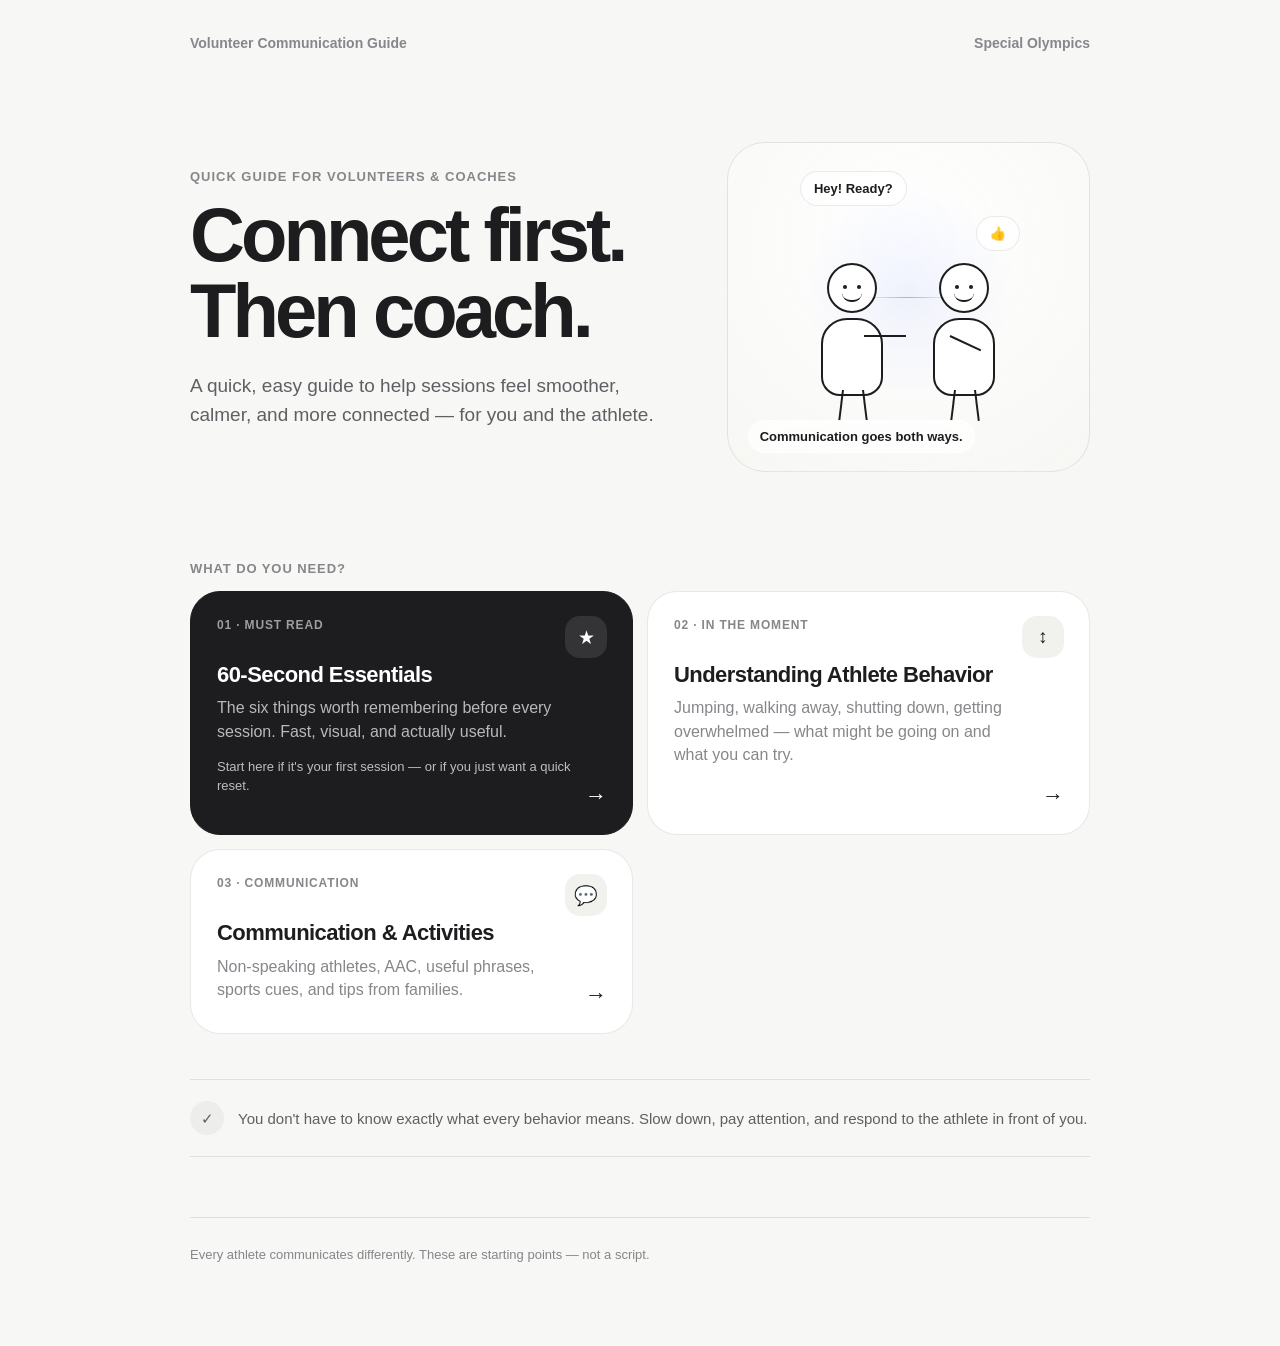
==== commit a48af05d: "Redesign V2 homepage" ====
--- a/index.html
+++ b/index.html
@@ -2,333 +2,530 @@
 <html lang="en">
 <head>
   <meta charset="UTF-8">
-  <meta name="viewport" content="width=device-width, initial-scale=1.0">
+
+  <meta
+    name="viewport"
+    content="width=device-width, initial-scale=1.0"
+  >
 
   <title>Special Olympics Volunteer Guide</title>
 
+  <link rel="stylesheet" href="style.css">
+
   <style>
-    * {
-      box-sizing: border-box;
-    }
-
-    html {
-      scroll-behavior: smooth;
-    }
-
-    body {
-      margin: 0;
-      font-family: -apple-system, BlinkMacSystemFont, "Segoe UI",
-                   Helvetica, Arial, sans-serif;
-      background: #f5f5f3;
-      color: #1d1d1f;
-    }
-
-    .page {
-      max-width: 850px;
-      margin: auto;
-      padding: 24px 22px 70px;
-    }
-
-    header {
+
+    /* Homepage-specific layout */
+
+    .home-hero {
+      display: grid;
+      grid-template-columns: 1.15fr .85fr;
+      align-items: center;
+      gap: 45px;
+
+      padding: 78px 0 55px;
+    }
+
+    .home-visual {
+      min-height: 330px;
+    }
+
+    .home-visual .volunteer {
+      left: 24%;
+      bottom: 58px;
+    }
+
+    .home-visual .athlete {
+      right: 24%;
+      bottom: 58px;
+    }
+
+    .connection-line {
+      position: absolute;
+
+      width: 90px;
+      height: 1px;
+
+      left: 50%;
+      top: 47%;
+
+      transform: translateX(-50%);
+
+      background:
+        linear-gradient(
+          90deg,
+          transparent,
+          rgba(29,29,31,.3),
+          transparent
+        );
+
+      animation: connectionPulse 3.2s ease-in-out infinite;
+    }
+
+    .hello-bubble {
+      position: absolute;
+
+      left: 20%;
+      top: 28px;
+
+      padding: 9px 13px;
+
+      border: 1px solid rgba(29,29,31,.09);
+      border-radius: 999px;
+
+      background: rgba(255,255,255,.86);
+
+      font-size: 13px;
+      font-weight: 600;
+
+      animation: bubbleFloat 3.8s ease-in-out infinite;
+    }
+
+    .response-bubble {
+      position: absolute;
+
+      right: 19%;
+      top: 73px;
+
+      padding: 9px 13px;
+
+      border: 1px solid rgba(29,29,31,.09);
+      border-radius: 999px;
+
+      background: rgba(255,255,255,.86);
+
+      font-size: 13px;
+      font-weight: 600;
+
+      animation: bubbleFloat 3.8s .6s ease-in-out infinite;
+    }
+
+    .home-intro {
+      margin-top: 4px;
+    }
+
+    .home-question {
+      margin: 34px 0 15px;
+
+      color: var(--muted);
+
+      font-size: 13px;
+      font-weight: 700;
+      letter-spacing: .07em;
+
+      text-transform: uppercase;
+    }
+
+    .home-card-number {
+      margin-bottom: 30px;
+
+      color: var(--muted);
+
+      font-size: 12px;
+      font-weight: 700;
+      letter-spacing: .07em;
+    }
+
+    .dark .home-card-number {
+      color: #9d9da2;
+    }
+
+    .home-card-icon {
+      position: absolute;
+
+      right: 25px;
+      top: 24px;
+
+      width: 42px;
+      height: 42px;
+
+      display: flex;
+      align-items: center;
+      justify-content: center;
+
+      border-radius: 15px;
+
+      background: #f1f1ee;
+
+      font-size: 19px;
+    }
+
+    .dark .home-card-icon {
+      background: rgba(255,255,255,.10);
+    }
+
+    .must-read-note {
+      margin-top: 15px;
+
+      color: #bdbdc2;
+
+      font-size: 13px;
+      line-height: 1.45;
+    }
+
+    .tiny-principle {
+      margin-top: 45px;
+      padding: 21px 0;
+
+      display: flex;
+      align-items: center;
+      gap: 14px;
+
+      border-top: 1px solid var(--line);
+      border-bottom: 1px solid var(--line);
+
+      color: var(--text-soft);
+
       font-size: 15px;
-      font-weight: 600;
-      color: #6e6e73;
-      padding-top: 5px;
-    }
-
-    .hero {
-      padding: 95px 0 65px;
-      animation: fadeUp 0.7s ease both;
-    }
-
-    .eyebrow {
+      line-height: 1.45;
+    }
+
+    .tiny-principle-icon {
+      width: 34px;
+      height: 34px;
+
+      display: flex;
+      align-items: center;
+      justify-content: center;
+
+      flex: 0 0 auto;
+
+      border-radius: 50%;
+
+      background: #ededeb;
+
       font-size: 15px;
-      font-weight: 600;
-      color: #6e6e73;
-      margin-bottom: 15px;
-    }
-
-    h1 {
-      margin: 0;
-      font-size: clamp(45px, 8vw, 76px);
-      line-height: 0.98;
-      letter-spacing: -0.05em;
-      max-width: 760px;
-    }
-
-    .subtitle {
-      margin-top: 25px;
-      max-width: 610px;
-      font-size: 20px;
-      line-height: 1.45;
-      color: #6e6e73;
-    }
-
-    .question {
-      margin-top: 20px;
-      margin-bottom: 18px;
-      font-size: 15px;
-      font-weight: 600;
-      color: #6e6e73;
-    }
-
-    .cards {
-      display: grid;
-      gap: 15px;
-    }
-
-    .card {
-      display: block;
-      position: relative;
-      text-decoration: none;
-      color: #1d1d1f;
-
-      background: white;
-      border: 1px solid #e1e1dc;
-      border-radius: 26px;
-      padding: 29px;
-
-      transition:
-        transform 0.25s ease,
-        box-shadow 0.25s ease,
-        border-color 0.25s ease;
-
-      animation: fadeUp 0.7s ease both;
-    }
-
-    .card:nth-child(1) {
-      animation-delay: 0.08s;
-    }
-
-    .card:nth-child(2) {
-      animation-delay: 0.16s;
-    }
-
-    .card:nth-child(3) {
-      animation-delay: 0.24s;
-    }
-
-    .card:hover {
-      transform: translateY(-4px);
-      border-color: #c9c9c3;
-      box-shadow: 0 16px 40px rgba(0,0,0,0.07);
-    }
-
-    .card:active {
-      transform: scale(0.985);
-    }
-
-    .card.primary {
-      background: #1d1d1f;
-      color: white;
-      border-color: #1d1d1f;
-    }
-
-    .number {
-      font-size: 13px;
-      color: #99999e;
-      margin-bottom: 32px;
-    }
-
-    .primary .number {
-      color: #99999f;
-    }
-
-    .card h2 {
-      margin: 0;
-      font-size: 27px;
-      letter-spacing: -0.03em;
-    }
-
-    .card p {
-      margin: 9px 45px 0 0;
-      color: #707075;
-      font-size: 16px;
-      line-height: 1.45;
-    }
-
-    .primary p {
-      color: #b8b8bd;
-    }
-
-    .arrow {
-      position: absolute;
-      right: 28px;
-      bottom: 29px;
-      font-size: 23px;
-      transition: transform 0.2s ease;
-    }
-
-    .card:hover .arrow {
-      transform: translateX(4px);
-    }
-
-    footer {
-      padding-top: 55px;
-      color: #909095;
-      font-size: 13px;
-      line-height: 1.5;
-    }
-
-    @keyframes fadeUp {
-      from {
-        opacity: 0;
-        transform: translateY(15px);
-      }
-
-      to {
-        opacity: 1;
+    }
+
+    @keyframes bubbleFloat {
+
+      0%,
+      100% {
         transform: translateY(0);
       }
-    }
-
-    @media (max-width: 600px) {
-
-      .page {
-        padding: 20px 17px 55px;
-      }
-
-      .hero {
-        padding: 68px 0 48px;
-      }
-
-      .subtitle {
-        font-size: 18px;
-      }
-
-      .card {
-        padding: 24px;
-        border-radius: 22px;
-      }
-
-      .card h2 {
-        font-size: 24px;
-      }
-
-      .number {
-        margin-bottom: 25px;
-      }
-
-      .arrow {
-        right: 23px;
-        bottom: 24px;
-      }
-    }
-
-    @media (prefers-reduced-motion: reduce) {
-      * {
-        animation: none !important;
-        transition: none !important;
-      }
-    }
+
+      50% {
+        transform: translateY(-5px);
+      }
+
+    }
+
+    @keyframes connectionPulse {
+
+      0%,
+      100% {
+        opacity: .25;
+        transform: translateX(-50%) scaleX(.75);
+      }
+
+      50% {
+        opacity: .8;
+        transform: translateX(-50%) scaleX(1);
+      }
+
+    }
+
+    @media (max-width: 760px) {
+
+      .home-hero {
+        grid-template-columns: 1fr;
+        gap: 30px;
+
+        padding: 58px 0 42px;
+      }
+
+      .home-visual {
+        min-height: 260px;
+      }
+
+      .home-visual .volunteer {
+        left: 20%;
+        bottom: 48px;
+      }
+
+      .home-visual .athlete {
+        right: 20%;
+        bottom: 48px;
+      }
+
+      .hello-bubble {
+        left: 14%;
+      }
+
+      .response-bubble {
+        right: 13%;
+      }
+
+    }
+
   </style>
 </head>
 
 <body>
 
-  <div class="page">
-
-    <header>
-      Volunteer Communication Guide
+  <div class="page-shell">
+
+    <!-- TOP BAR -->
+
+    <header class="topbar">
+
+      <div class="top-label">
+        Volunteer Communication Guide
+      </div>
+
+      <div class="top-label">
+        Special Olympics
+      </div>
+
     </header>
 
+
+    <!-- HERO -->
+
     <main>
 
-      <section class="hero">
-
-        <div class="eyebrow">
-          Special Olympics
+      <section class="home-hero">
+
+        <div class="home-intro">
+
+          <div class="eyebrow">
+            Quick guide for volunteers & coaches
+          </div>
+
+          <h1 class="display-title">
+            Connect first.<br>
+            Then coach.
+          </h1>
+
+          <p class="lead hero-copy">
+            A quick, easy guide to help sessions feel smoother,
+            calmer, and more connected — for you and the athlete.
+          </p>
+
         </div>
 
-        <h1>
-          Connect first.<br>
-          Then coach.
-        </h1>
-
-        <p class="subtitle">
-          A quick guide to communicating with athletes clearly,
-          respectfully, and confidently during every session.
-        </p>
+
+        <!-- ANIMATED HERO VISUAL -->
+
+        <div
+          class="visual-stage home-visual figure-wave figure-smile"
+          aria-label="A volunteer and athlete communicating face to face"
+        >
+
+          <div class="hello-bubble">
+            Hey! Ready?
+          </div>
+
+          <div class="response-bubble">
+            👍
+          </div>
+
+
+          <!-- Volunteer -->
+
+          <div class="person volunteer">
+
+            <div class="person-head">
+
+              <div class="eye left"></div>
+              <div class="eye right"></div>
+              <div class="mouth"></div>
+
+            </div>
+
+            <div class="person-body"></div>
+
+            <div class="arm right"></div>
+
+            <div class="person-leg-left"></div>
+            <div class="person-leg-right"></div>
+
+          </div>
+
+
+          <!-- Athlete -->
+
+          <div class="person athlete">
+
+            <div class="person-head">
+
+              <div class="eye left"></div>
+              <div class="eye right"></div>
+              <div class="mouth"></div>
+
+            </div>
+
+            <div class="person-body"></div>
+
+            <div
+              class="arm left"
+              style="
+                transform: rotate(25deg);
+                width: 34px;
+              "
+            ></div>
+
+            <div class="person-leg-left"></div>
+            <div class="person-leg-right"></div>
+
+          </div>
+
+
+          <div class="connection-line"></div>
+
+          <div class="visual-caption">
+            Communication goes both ways.
+          </div>
+
+        </div>
 
       </section>
 
 
-      <div class="question">
-        What do you need?
-      </div>
-
-
-      <div class="cards">
-
-        <a href="essentials.html" class="card primary">
-
-          <div class="number">
-            01 · MUST READ
-          </div>
-
-          <h2>
-            60-Second Essentials
-          </h2>
-
-          <p>
-            The most important things to remember before every session.
-          </p>
-
-          <span class="arrow">→</span>
-
-        </a>
-
-
-        <a href="behavior.html" class="card">
-
-          <div class="number">
-            02 · DURING A SESSION
-          </div>
-
-          <h2>
-            Understanding Athlete Behavior
-          </h2>
-
-          <p>
-            Jumping, walking away, feeling overwhelmed,
-            not responding, and what you can try.
-          </p>
-
-          <span class="arrow">→</span>
-
-        </a>
-
-
-        <a href="communication.html" class="card">
-
-          <div class="number">
-            03 · COMMUNICATION
-          </div>
-
-          <h2>
-            Communication & Activities
-          </h2>
-
-          <p>
-            Non-speaking athletes, AAC, useful phrases,
-            sports cues, and advice from families.
-          </p>
-
-          <span class="arrow">→</span>
-
-        </a>
-
-      </div>
+      <!-- THREE MAIN PATHS -->
+
+      <section class="reveal">
+
+        <div class="home-question">
+          What do you need?
+        </div>
+
+
+        <div
+          class="card-grid"
+          data-stagger
+        >
+
+          <!-- MUST READ -->
+
+          <a
+            href="essentials.html"
+            class="nav-card dark"
+          >
+
+            <div class="home-card-number">
+              01 · MUST READ
+            </div>
+
+            <div class="home-card-icon">
+              ★
+            </div>
+
+            <h2 class="card-title">
+              60-Second Essentials
+            </h2>
+
+            <p class="nav-card-description">
+              The six things worth remembering before every session.
+              Fast, visual, and actually useful.
+            </p>
+
+            <p class="must-read-note">
+              Start here if it's your first session —
+              or if you just want a quick reset.
+            </p>
+
+            <span class="card-arrow">
+              →
+            </span>
+
+          </a>
+
+
+          <!-- BEHAVIOR -->
+
+          <a
+            href="behavior.html"
+            class="nav-card"
+          >
+
+            <div class="home-card-number">
+              02 · IN THE MOMENT
+            </div>
+
+            <div class="home-card-icon motion-bounce">
+              ↕
+            </div>
+
+            <h2 class="card-title">
+              Understanding Athlete Behavior
+            </h2>
+
+            <p class="nav-card-description">
+              Jumping, walking away, shutting down, getting overwhelmed —
+              what might be going on and what you can try.
+            </p>
+
+            <span class="card-arrow">
+              →
+            </span>
+
+          </a>
+
+
+          <!-- COMMUNICATION -->
+
+          <a
+            href="communication.html"
+            class="nav-card"
+          >
+
+            <div class="home-card-number">
+              03 · COMMUNICATION
+            </div>
+
+            <div class="home-card-icon">
+              💬
+            </div>
+
+            <h2 class="card-title">
+              Communication & Activities
+            </h2>
+
+            <p class="nav-card-description">
+              Non-speaking athletes, AAC, useful phrases,
+              sports cues, and tips from families.
+            </p>
+
+            <span class="card-arrow">
+              →
+            </span>
+
+          </a>
+
+        </div>
+
+      </section>
+
+
+      <!-- SMALL PHILOSOPHY NOTE -->
+
+      <section class="tiny-principle reveal">
+
+        <div class="tiny-principle-icon">
+          ✓
+        </div>
+
+        <div>
+          You don't have to know exactly what every behavior means.
+          Slow down, pay attention, and respond to the athlete in front of you.
+        </div>
+
+      </section>
 
     </main>
 
 
-    <footer>
-      Every athlete communicates differently. When you're unsure,
-      slow down, pay attention, and ask what works best.
+    <footer class="site-footer">
+
+      Every athlete communicates differently.
+      These are starting points — not a script.
+
     </footer>
 
   </div>
+
+
+  <script src="script.js"></script>
 
 </body>
 </html>
--- a/style.css
+++ b/style.css
@@ -0,0 +1,1315 @@
+/* =========================================================
+   SPECIAL OLYMPICS VOLUNTEER GUIDE — V2
+   Shared visual system
+   ========================================================= */
+
+
+/* ---------- DESIGN TOKENS ---------- */
+
+:root {
+  --bg: #f7f7f5;
+  --surface: rgba(255, 255, 255, 0.88);
+  --surface-solid: #ffffff;
+  --text: #1d1d1f;
+  --text-soft: #5f5f64;
+  --muted: #86868b;
+  --line: rgba(29, 29, 31, 0.10);
+
+  --dark: #1d1d1f;
+  --dark-soft: #2c2c2e;
+
+  --accent: #4867ff;
+  --accent-soft: rgba(72, 103, 255, 0.10);
+
+  --good: #337a55;
+  --good-soft: #edf7f1;
+
+  --warm: #8a6438;
+  --warm-soft: #faf2e7;
+
+  --radius-sm: 16px;
+  --radius-md: 22px;
+  --radius-lg: 30px;
+  --radius-xl: 38px;
+
+  --shadow-soft:
+    0 14px 40px rgba(0, 0, 0, 0.055);
+
+  --shadow-hover:
+    0 20px 55px rgba(0, 0, 0, 0.09);
+
+  --ease:
+    cubic-bezier(.22, .8, .22, 1);
+}
+
+
+/* ---------- RESET ---------- */
+
+* {
+  box-sizing: border-box;
+}
+
+html {
+  scroll-behavior: smooth;
+}
+
+body {
+  margin: 0;
+  background: var(--bg);
+  color: var(--text);
+
+  font-family:
+    -apple-system,
+    BlinkMacSystemFont,
+    "SF Pro Display",
+    "SF Pro Text",
+    "Segoe UI",
+    Helvetica,
+    Arial,
+    sans-serif;
+
+  -webkit-font-smoothing: antialiased;
+  text-rendering: optimizeLegibility;
+
+  opacity: 0;
+  animation: pageEnter .55s var(--ease) forwards;
+}
+
+button,
+a {
+  font: inherit;
+}
+
+button {
+  color: inherit;
+}
+
+a {
+  color: inherit;
+}
+
+img,
+svg {
+  display: block;
+  max-width: 100%;
+}
+
+
+/* ---------- PAGE ---------- */
+
+.page-shell {
+  width: min(900px, calc(100% - 40px));
+  margin: 0 auto;
+  padding: 22px 0 80px;
+}
+
+
+/* ---------- NAV ---------- */
+
+.topbar {
+  min-height: 42px;
+
+  display: flex;
+  align-items: center;
+  justify-content: space-between;
+
+  gap: 20px;
+}
+
+.back-link {
+  display: inline-flex;
+  align-items: center;
+  gap: 8px;
+
+  text-decoration: none;
+
+  font-size: 15px;
+  font-weight: 600;
+
+  transition:
+    opacity .2s ease,
+    transform .2s var(--ease);
+}
+
+.back-link:hover {
+  opacity: .58;
+}
+
+.back-link:active {
+  transform: translateX(-2px);
+}
+
+.top-label {
+  color: var(--muted);
+  font-size: 14px;
+  font-weight: 600;
+}
+
+
+/* ---------- TYPOGRAPHY ---------- */
+
+.eyebrow {
+  margin-bottom: 13px;
+
+  color: var(--muted);
+
+  font-size: 13px;
+  font-weight: 700;
+  letter-spacing: .075em;
+  text-transform: uppercase;
+}
+
+.display-title {
+  margin: 0;
+
+  max-width: 800px;
+
+  font-size: clamp(44px, 8vw, 76px);
+  line-height: .99;
+  letter-spacing: -.052em;
+  font-weight: 700;
+}
+
+.page-title {
+  margin: 0;
+
+  font-size: clamp(39px, 7vw, 66px);
+  line-height: 1;
+  letter-spacing: -.05em;
+}
+
+.section-title {
+  margin: 0;
+
+  font-size: clamp(30px, 5vw, 44px);
+  line-height: 1.06;
+  letter-spacing: -.04em;
+}
+
+.card-title {
+  margin: 0;
+
+  font-size: 22px;
+  line-height: 1.2;
+  letter-spacing: -.025em;
+}
+
+.lead {
+  max-width: 660px;
+
+  color: var(--text-soft);
+
+  font-size: 19px;
+  line-height: 1.55;
+}
+
+.body-copy {
+  color: var(--text-soft);
+  font-size: 17px;
+  line-height: 1.58;
+}
+
+.small-copy {
+  color: var(--muted);
+  font-size: 14px;
+  line-height: 1.5;
+}
+
+
+/* ---------- HERO ---------- */
+
+.hero {
+  padding: 78px 0 54px;
+}
+
+.hero-copy {
+  margin-top: 23px;
+}
+
+
+/* =========================================================
+   VISUAL / ANIMATED FIGURES
+   ========================================================= */
+
+
+/*
+  These figures are made from simple HTML + SVG.
+  No GIFs, external images, or heavy libraries needed.
+*/
+
+.visual-stage {
+  position: relative;
+
+  width: 100%;
+  min-height: 260px;
+
+  overflow: hidden;
+
+  border: 1px solid var(--line);
+  border-radius: var(--radius-xl);
+
+  background:
+    radial-gradient(
+      circle at 50% 30%,
+      rgba(255,255,255,.98),
+      rgba(246,246,243,.92)
+    );
+}
+
+.visual-stage.compact {
+  min-height: 190px;
+}
+
+
+/* Soft moving light */
+
+.visual-stage::before {
+  content: "";
+
+  position: absolute;
+  width: 220px;
+  height: 220px;
+
+  left: 50%;
+  top: 45%;
+
+  border-radius: 50%;
+
+  background:
+    radial-gradient(
+      circle,
+      rgba(72,103,255,.08),
+      transparent 68%
+    );
+
+  transform: translate(-50%, -50%);
+
+  animation: breatheGlow 5s ease-in-out infinite;
+}
+
+
+/* ---------- SIMPLE PERSON FIGURE ---------- */
+
+.person {
+  position: absolute;
+
+  width: 76px;
+  height: 150px;
+
+  transform-origin: center bottom;
+}
+
+.person-head {
+  position: absolute;
+
+  width: 50px;
+  height: 50px;
+
+  left: 13px;
+  top: 0;
+
+  border: 2px solid var(--text);
+  border-radius: 50%;
+
+  background: white;
+}
+
+.person-body {
+  position: absolute;
+
+  width: 62px;
+  height: 78px;
+
+  left: 7px;
+  top: 55px;
+
+  border: 2px solid var(--text);
+  border-radius: 26px 26px 19px 19px;
+
+  background: white;
+}
+
+.person-leg-left,
+.person-leg-right {
+  position: absolute;
+
+  width: 2px;
+  height: 31px;
+
+  top: 127px;
+
+  background: var(--text);
+  transform-origin: top;
+}
+
+.person-leg-left {
+  left: 28px;
+  transform: rotate(7deg);
+}
+
+.person-leg-right {
+  left: 48px;
+  transform: rotate(-7deg);
+}
+
+
+/* ---------- FACE ---------- */
+
+.eye {
+  position: absolute;
+
+  width: 4px;
+  height: 4px;
+
+  top: 20px;
+
+  border-radius: 50%;
+  background: var(--text);
+}
+
+.eye.left {
+  left: 14px;
+}
+
+.eye.right {
+  right: 14px;
+}
+
+.mouth {
+  position: absolute;
+
+  width: 20px;
+  height: 9px;
+
+  left: 13px;
+  top: 28px;
+
+  border-bottom: 2px solid var(--text);
+  border-radius: 0 0 16px 16px;
+
+  transition: all .35s var(--ease);
+}
+
+
+/* ---------- GESTURE ARM ---------- */
+
+.arm {
+  position: absolute;
+
+  width: 42px;
+  height: 2px;
+
+  top: 72px;
+
+  background: var(--text);
+
+  transform-origin: 0 center;
+}
+
+.arm.right {
+  left: 50px;
+}
+
+.arm.left {
+  left: 24px;
+}
+
+
+/* =========================================================
+   FIGURE ANIMATION TYPES
+   ========================================================= */
+
+
+/* Smile animation */
+
+.figure-smile .mouth {
+  animation: smileShift 3.8s var(--ease) infinite;
+}
+
+
+/* Gentle wave */
+
+.figure-wave .arm.right {
+  animation: wave 2.8s var(--ease) infinite;
+}
+
+
+/* Give space */
+
+.figure-space .person:first-child {
+  animation: subtleLeft 4s var(--ease) infinite;
+}
+
+.figure-space .person:last-child {
+  animation: subtleRight 4s var(--ease) infinite;
+}
+
+
+/* Waiting dots */
+
+.wait-dots {
+  display: flex;
+  gap: 7px;
+}
+
+.wait-dot {
+  width: 8px;
+  height: 8px;
+
+  border-radius: 50%;
+
+  background: var(--text);
+
+  opacity: .22;
+
+  animation: waitingDot 1.45s ease-in-out infinite;
+}
+
+.wait-dot:nth-child(2) {
+  animation-delay: .16s;
+}
+
+.wait-dot:nth-child(3) {
+  animation-delay: .32s;
+}
+
+
+/* Pointing arrow */
+
+.motion-arrow {
+  display: inline-block;
+  animation: pointMove 2.2s var(--ease) infinite;
+}
+
+
+/* Gentle bounce — for behavior page */
+
+.motion-bounce {
+  animation: gentleBounce 1.9s var(--ease) infinite;
+}
+
+
+/* Sensory pulse */
+
+.sensory-ring {
+  position: absolute;
+
+  width: 82px;
+  height: 82px;
+
+  border: 1.5px solid rgba(29,29,31,.27);
+  border-radius: 50%;
+
+  animation: sensoryPulse 2.6s ease-out infinite;
+}
+
+.sensory-ring.delay {
+  animation-delay: .8s;
+}
+
+
+/* ---------- MICRO ILLUSTRATION ---------- */
+
+.mini-visual {
+  position: relative;
+
+  height: 150px;
+
+  overflow: hidden;
+
+  border-radius: var(--radius-md);
+
+  background: #f1f1ee;
+}
+
+
+/* ---------- VISUAL CAPTION ---------- */
+
+.visual-caption {
+  position: absolute;
+
+  left: 20px;
+  bottom: 18px;
+
+  padding: 8px 11px;
+
+  border: 1px solid rgba(255,255,255,.65);
+  border-radius: 999px;
+
+  background: rgba(255,255,255,.74);
+
+  backdrop-filter: blur(16px);
+  -webkit-backdrop-filter: blur(16px);
+
+  font-size: 13px;
+  font-weight: 600;
+}
+
+
+/* =========================================================
+   CARDS
+   ========================================================= */
+
+.card-grid {
+  display: grid;
+  grid-template-columns: repeat(2, 1fr);
+  gap: 14px;
+}
+
+.nav-card,
+.action-card {
+  position: relative;
+
+  width: 100%;
+  min-height: 185px;
+
+  padding: 26px;
+
+  text-align: left;
+  text-decoration: none;
+
+  border: 1px solid var(--line);
+  border-radius: var(--radius-lg);
+
+  background: var(--surface-solid);
+
+  cursor: pointer;
+
+  transition:
+    transform .24s var(--ease),
+    box-shadow .24s var(--ease),
+    border-color .24s ease;
+}
+
+.nav-card:hover,
+.action-card:hover {
+  transform: translateY(-4px);
+
+  border-color: rgba(29,29,31,.17);
+
+  box-shadow: var(--shadow-hover);
+}
+
+.nav-card:active,
+.action-card:active {
+  transform: scale(.985);
+}
+
+.nav-card.dark {
+  background: var(--dark);
+  color: white;
+  border-color: var(--dark);
+}
+
+.nav-card-description {
+  max-width: 430px;
+
+  margin: 8px 35px 0 0;
+
+  color: var(--muted);
+
+  line-height: 1.45;
+}
+
+.nav-card.dark .nav-card-description {
+  color: #b8b8bd;
+}
+
+.card-arrow {
+  position: absolute;
+
+  right: 25px;
+  bottom: 25px;
+
+  font-size: 22px;
+
+  transition: transform .22s var(--ease);
+}
+
+.nav-card:hover .card-arrow {
+  transform: translateX(4px);
+}
+
+
+/* ---------- GLASS CARD ---------- */
+
+.glass-card {
+  border: 1px solid rgba(255,255,255,.58);
+  border-radius: var(--radius-lg);
+
+  background: rgba(255,255,255,.72);
+
+  backdrop-filter: blur(22px);
+  -webkit-backdrop-filter: blur(22px);
+}
+
+
+/* =========================================================
+   INTERACTIVE PANELS
+   ========================================================= */
+
+.panel {
+  display: none;
+
+  margin-top: 20px;
+  padding: 30px;
+
+  border: 1px solid var(--line);
+  border-radius: var(--radius-lg);
+
+  background: var(--surface-solid);
+
+  transform-origin: top;
+
+  animation: panelReveal .38s var(--ease);
+}
+
+.panel.active {
+  display: block;
+}
+
+.panel-header {
+  display: flex;
+  align-items: flex-start;
+  justify-content: space-between;
+
+  gap: 20px;
+}
+
+.panel-label {
+  color: var(--muted);
+
+  font-size: 12px;
+  font-weight: 700;
+  letter-spacing: .07em;
+
+  text-transform: uppercase;
+}
+
+.close-button {
+  width: 38px;
+  height: 38px;
+
+  border: none;
+  border-radius: 50%;
+
+  background: #efefec;
+
+  cursor: pointer;
+
+  transition:
+    transform .18s var(--ease),
+    background .18s ease;
+}
+
+.close-button:hover {
+  background: #e6e6e2;
+}
+
+.close-button:active {
+  transform: scale(.92);
+}
+
+
+/* =========================================================
+   ESSENTIALS EXPERIENCE
+   ========================================================= */
+
+.step-shell {
+  overflow: hidden;
+
+  border: 1px solid var(--line);
+  border-radius: var(--radius-xl);
+
+  background: var(--surface-solid);
+
+  box-shadow: var(--shadow-soft);
+}
+
+.progress-track {
+  height: 4px;
+
+  background: #ecece8;
+}
+
+.progress-bar {
+  height: 100%;
+
+  background: var(--dark);
+
+  transition:
+    width .45s var(--ease);
+}
+
+.step {
+  display: none;
+
+  padding: 36px;
+
+  animation: stepEnter .45s var(--ease);
+}
+
+.step.active {
+  display: block;
+}
+
+.step-number {
+  margin-bottom: 24px;
+
+  color: var(--muted);
+
+  font-size: 13px;
+  font-weight: 600;
+}
+
+.step-layout {
+  display: grid;
+
+  grid-template-columns:
+    minmax(0, 1fr)
+    minmax(230px, .7fr);
+
+  align-items: center;
+
+  gap: 34px;
+}
+
+.step-message {
+  font-size: 19px;
+  line-height: 1.55;
+  color: var(--text-soft);
+}
+
+.step-tip {
+  margin-top: 24px;
+  padding: 17px 18px;
+
+  border-radius: var(--radius-sm);
+
+  background: #f3f3f0;
+
+  color: #47474b;
+
+  font-size: 16px;
+  line-height: 1.5;
+}
+
+
+/* ---------- CONTROLS ---------- */
+
+.step-controls {
+  display: flex;
+  justify-content: space-between;
+  align-items: center;
+
+  gap: 12px;
+
+  padding: 0 36px 30px;
+}
+
+.pill-button {
+  padding: 13px 20px;
+
+  border: none;
+  border-radius: 999px;
+
+  background: #ededeb;
+  color: var(--text);
+
+  font-weight: 600;
+
+  cursor: pointer;
+
+  transition:
+    transform .17s var(--ease),
+    opacity .17s ease;
+}
+
+.pill-button.primary {
+  background: var(--dark);
+  color: white;
+}
+
+.pill-button:active {
+  transform: scale(.95);
+}
+
+
+/* =========================================================
+   INFORMATION ELEMENTS
+   ========================================================= */
+
+.callout {
+  margin-top: 20px;
+  padding: 19px 20px;
+
+  border-radius: var(--radius-md);
+
+  background: #efefec;
+
+  color: var(--text-soft);
+
+  line-height: 1.55;
+}
+
+.callout strong {
+  color: var(--text);
+}
+
+.callout.warm {
+  background: var(--warm-soft);
+}
+
+.callout.good {
+  background: var(--good-soft);
+}
+
+
+/* ---------- TRY / AVOID ---------- */
+
+.response-grid {
+  display: grid;
+  grid-template-columns: 1fr 1fr;
+
+  gap: 12px;
+
+  margin-top: 22px;
+}
+
+.response-box {
+  padding: 19px;
+
+  border-radius: var(--radius-md);
+
+  background: #f2f2ef;
+}
+
+.response-box h3 {
+  margin: 0 0 10px;
+
+  font-size: 16px;
+}
+
+.response-box ul {
+  margin: 0;
+  padding-left: 19px;
+}
+
+.response-box li {
+  margin-bottom: 7px;
+
+  color: var(--text-soft);
+
+  line-height: 1.5;
+}
+
+
+/* ---------- POSSIBILITY ---------- */
+
+.possibility-stack {
+  display: grid;
+  gap: 10px;
+
+  margin-top: 21px;
+}
+
+.possibility {
+  padding: 18px;
+
+  border-radius: var(--radius-md);
+
+  background: #f2f2ef;
+}
+
+.possibility strong {
+  display: block;
+
+  margin-bottom: 5px;
+}
+
+.possibility p {
+  margin: 0;
+
+  color: var(--text-soft);
+
+  line-height: 1.5;
+}
+
+
+/* ---------- PHRASES ---------- */
+
+.phrase-cloud {
+  display: flex;
+  flex-wrap: wrap;
+
+  gap: 9px;
+
+  margin-top: 18px;
+}
+
+.phrase {
+  padding: 10px 14px;
+
+  border: 1px solid var(--line);
+  border-radius: 999px;
+
+  background: white;
+
+  transition:
+    transform .18s var(--ease),
+    background .18s ease;
+}
+
+.phrase:hover {
+  transform: translateY(-2px);
+
+  background: #f1f1ee;
+}
+
+
+/* =========================================================
+   ACCORDION
+   ========================================================= */
+
+.accordion {
+  border-top: 1px solid var(--line);
+}
+
+.accordion-trigger {
+  width: 100%;
+
+  display: flex;
+  align-items: center;
+  justify-content: space-between;
+
+  padding: 20px 0;
+
+  border: none;
+
+  background: none;
+
+  cursor: pointer;
+
+  text-align: left;
+
+  font-size: 18px;
+  font-weight: 600;
+}
+
+.accordion-icon {
+  transition: transform .28s var(--ease);
+}
+
+.accordion.open .accordion-icon {
+  transform: rotate(45deg);
+}
+
+.accordion-content {
+  display: grid;
+
+  grid-template-rows: 0fr;
+
+  transition:
+    grid-template-rows .35s var(--ease);
+}
+
+.accordion-content-inner {
+  overflow: hidden;
+}
+
+.accordion.open .accordion-content {
+  grid-template-rows: 1fr;
+}
+
+
+/* =========================================================
+   FOOTER
+   ========================================================= */
+
+.site-footer {
+  margin-top: 60px;
+  padding-top: 27px;
+
+  border-top: 1px solid var(--line);
+
+  color: var(--muted);
+
+  font-size: 13px;
+  line-height: 1.55;
+}
+
+
+/* =========================================================
+   REVEAL ANIMATION
+   ========================================================= */
+
+.reveal {
+  opacity: 0;
+  transform: translateY(18px);
+
+  transition:
+    opacity .65s var(--ease),
+    transform .65s var(--ease);
+}
+
+.reveal.visible {
+  opacity: 1;
+  transform: translateY(0);
+}
+
+
+/* =========================================================
+   ANIMATION KEYFRAMES
+   ========================================================= */
+
+@keyframes pageEnter {
+  from {
+    opacity: 0;
+    transform: translateY(5px);
+  }
+
+  to {
+    opacity: 1;
+    transform: translateY(0);
+  }
+}
+
+@keyframes stepEnter {
+  from {
+    opacity: 0;
+    transform: translateX(13px);
+  }
+
+  to {
+    opacity: 1;
+    transform: translateX(0);
+  }
+}
+
+@keyframes panelReveal {
+  from {
+    opacity: 0;
+    transform: translateY(8px) scale(.992);
+  }
+
+  to {
+    opacity: 1;
+    transform: translateY(0) scale(1);
+  }
+}
+
+@keyframes breatheGlow {
+  0%,
+  100% {
+    transform:
+      translate(-50%, -50%)
+      scale(.92);
+
+    opacity: .65;
+  }
+
+  50% {
+    transform:
+      translate(-50%, -50%)
+      scale(1.13);
+
+    opacity: 1;
+  }
+}
+
+@keyframes smileShift {
+  0%,
+  28% {
+    width: 17px;
+    left: 15px;
+
+    border-radius: 0;
+
+    transform: translateY(-2px);
+  }
+
+  44%,
+  78% {
+    width: 21px;
+    left: 13px;
+
+    border-radius: 0 0 18px 18px;
+
+    transform: translateY(0);
+  }
+
+  100% {
+    width: 17px;
+    left: 15px;
+
+    border-radius: 0;
+
+    transform: translateY(-2px);
+  }
+}
+
+@keyframes wave {
+  0%,
+  100% {
+    transform: rotate(-18deg);
+  }
+
+  35% {
+    transform: rotate(-48deg);
+  }
+
+  58% {
+    transform: rotate(-25deg);
+  }
+
+  76% {
+    transform: rotate(-42deg);
+  }
+}
+
+@keyframes subtleLeft {
+  0%,
+  100% {
+    transform: translateX(0);
+  }
+
+  48% {
+    transform: translateX(-7px);
+  }
+}
+
+@keyframes subtleRight {
+  0%,
+  100% {
+    transform: translateX(0);
+  }
+
+  48% {
+    transform: translateX(7px);
+  }
+}
+
+@keyframes waitingDot {
+  0%,
+  65%,
+  100% {
+    transform: translateY(0);
+    opacity: .22;
+  }
+
+  32% {
+    transform: translateY(-7px);
+    opacity: .85;
+  }
+}
+
+@keyframes pointMove {
+  0%,
+  100% {
+    transform: translateX(0);
+  }
+
+  50% {
+    transform: translateX(7px);
+  }
+}
+
+@keyframes gentleBounce {
+  0%,
+  100% {
+    transform: translateY(0);
+  }
+
+  50% {
+    transform: translateY(-8px);
+  }
+}
+
+@keyframes sensoryPulse {
+  from {
+    transform: scale(.6);
+    opacity: .65;
+  }
+
+  to {
+    transform: scale(1.55);
+    opacity: 0;
+  }
+}
+
+
+/* =========================================================
+   MOBILE
+   ========================================================= */
+
+@media (max-width: 700px) {
+
+  .page-shell {
+    width: min(100% - 30px, 900px);
+    padding-top: 18px;
+  }
+
+  .hero {
+    padding: 57px 0 40px;
+  }
+
+  .lead {
+    font-size: 17px;
+  }
+
+  .card-grid,
+  .response-grid {
+    grid-template-columns: 1fr;
+  }
+
+  .nav-card,
+  .action-card {
+    min-height: 160px;
+
+    padding: 23px;
+
+    border-radius: 24px;
+  }
+
+  .step-layout {
+    grid-template-columns: 1fr;
+    gap: 22px;
+  }
+
+  .step {
+    padding: 26px 23px;
+  }
+
+  .step-controls {
+    padding: 0 23px 24px;
+  }
+
+  .visual-stage {
+    min-height: 205px;
+  }
+
+  .panel {
+    padding: 23px;
+
+    border-radius: 24px;
+  }
+}
+
+
+/* =========================================================
+   ACCESSIBILITY
+   ========================================================= */
+
+@media (prefers-reduced-motion: reduce) {
+
+  *,
+  *::before,
+  *::after {
+    scroll-behavior: auto !important;
+
+    animation-duration: .01ms !important;
+    animation-iteration-count: 1 !important;
+
+    transition-duration: .01ms !important;
+  }
+}
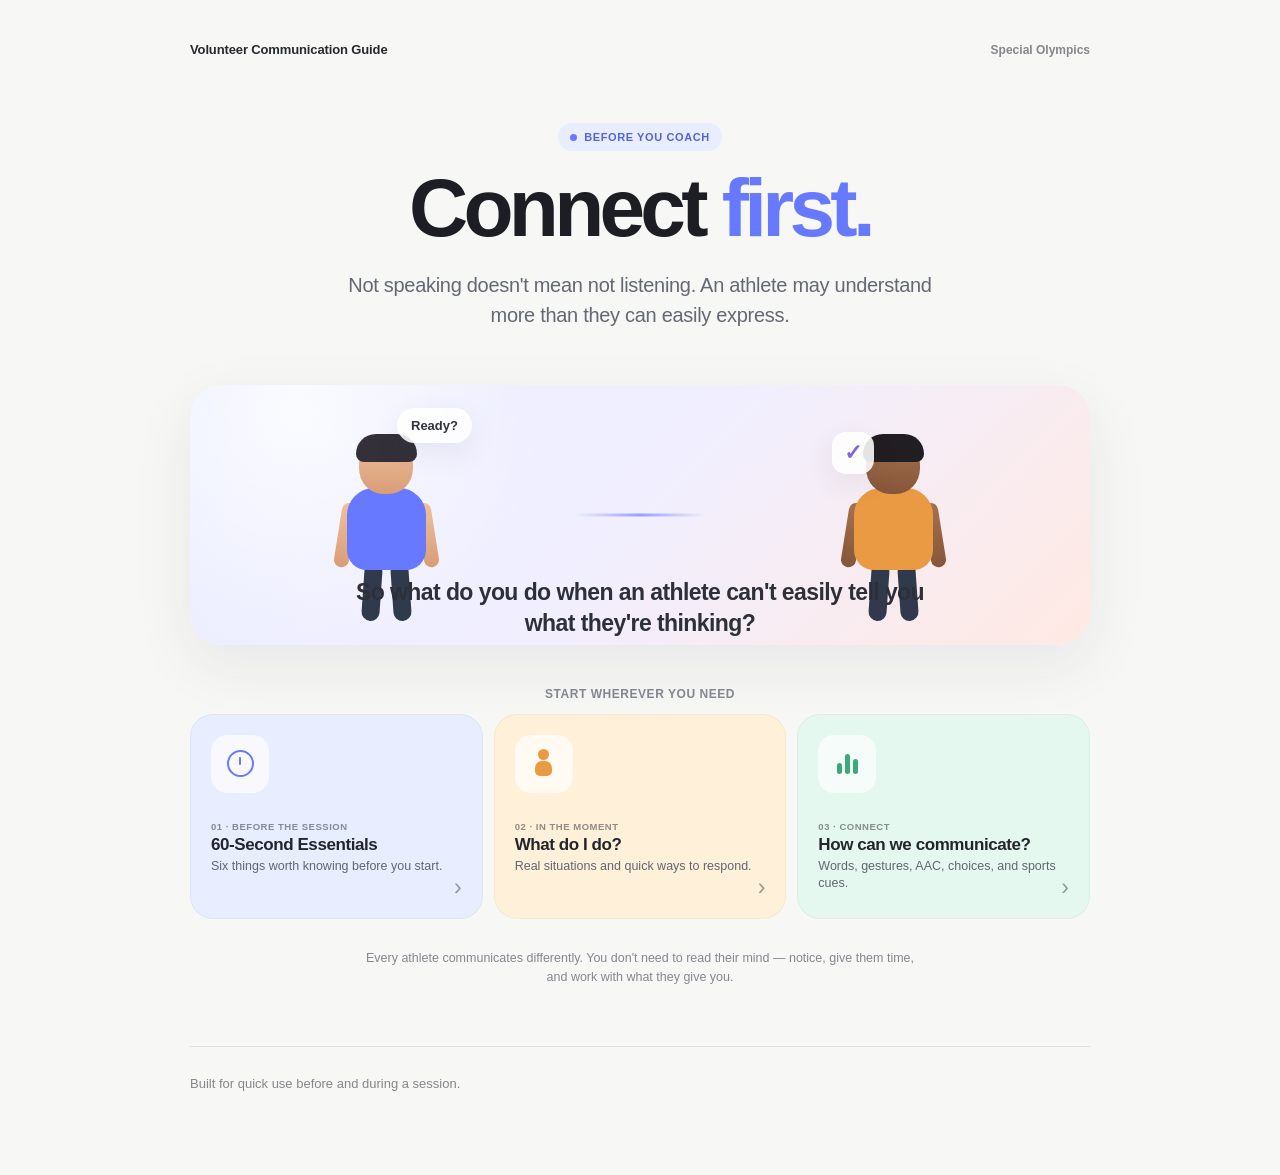
==== commit 99b883c1: "Simplify Homepage" ====
--- a/index.html
+++ b/index.html
@@ -1,531 +1,1892 @@
 <!DOCTYPE html>
 <html lang="en">
+
 <head>
+
   <meta charset="UTF-8">
 
   <meta
     name="viewport"
-    content="width=device-width, initial-scale=1.0"
+    content="width=device-width, initial-scale=1.0, viewport-fit=cover"
   >
 
-  <title>Special Olympics Volunteer Guide</title>
+  <title>
+    Volunteer Communication Guide
+  </title>
 
   <link rel="stylesheet" href="style.css">
 
+
   <style>
 
-    /* Homepage-specific layout */
+    /* =====================================================
+       HOME PAGE — V3
+       Simpler, warmer, more human
+       ===================================================== */
+
+
+    :root {
+
+      --home-blue: #6679ff;
+      --home-blue-soft: #e8edff;
+
+      --home-green: #39aa78;
+      --home-green-soft: #e5f8ef;
+
+      --home-orange: #e99a43;
+      --home-orange-soft: #fff0da;
+
+      --home-purple: #8266dc;
+      --home-purple-soft: #efe9ff;
+
+      --home-pink-soft: #ffe8ed;
+
+      --home-dark: #1f222b;
+
+    }
+
+
+    body {
+
+      overflow-x: hidden;
+
+    }
+
+
+
+    /* =====================================================
+       TOP BAR
+       ===================================================== */
+
+
+    .home-topbar {
+
+      display: flex;
+
+      align-items: center;
+      justify-content: space-between;
+
+      padding:
+        20px 0 10px;
+
+    }
+
+
+    .home-brand {
+
+      color: #272930;
+
+      font-size: 13px;
+      font-weight: 700;
+
+      letter-spacing: -.01em;
+
+    }
+
+
+    .home-org {
+
+      color: var(--muted);
+
+      font-size: 12px;
+      font-weight: 600;
+
+    }
+
+
+
+    /* =====================================================
+       HERO
+       ===================================================== */
+
 
     .home-hero {
-      display: grid;
-      grid-template-columns: 1.15fr .85fr;
+
+      padding:
+        56px 0 34px;
+
+      text-align: center;
+
+    }
+
+
+    .home-eyebrow {
+
+      display: inline-flex;
+
       align-items: center;
-      gap: 45px;
-
-      padding: 78px 0 55px;
-    }
-
-    .home-visual {
-      min-height: 330px;
-    }
-
-    .home-visual .volunteer {
-      left: 24%;
-      bottom: 58px;
-    }
-
-    .home-visual .athlete {
+
+      gap: 7px;
+
+      margin-bottom: 18px;
+
+      padding:
+        8px 12px;
+
+      border-radius: 999px;
+
+      background:
+        var(--home-blue-soft);
+
+      color: #5165db;
+
+      font-size: 11px;
+      font-weight: 800;
+
+      letter-spacing: .055em;
+
+      text-transform: uppercase;
+
+    }
+
+
+    .eyebrow-pulse {
+
+      width: 7px;
+      height: 7px;
+
+      border-radius: 50%;
+
+      background:
+        var(--home-blue);
+
+      animation:
+        eyebrowPulse
+        2.4s
+        ease-in-out
+        infinite;
+
+    }
+
+
+    .home-title {
+
+      max-width: 760px;
+
+      margin:
+        0 auto;
+
+      font-size:
+        clamp(
+          48px,
+          10vw,
+          82px
+        );
+
+      line-height: .94;
+
+      letter-spacing: -.058em;
+
+      color: #1d1e24;
+
+    }
+
+
+    .home-title .soft {
+
+      color:
+        var(--home-blue);
+
+    }
+
+
+    .home-lead {
+
+      max-width: 610px;
+
+      margin:
+        24px auto 0;
+
+      color: #646872;
+
+      font-size:
+        clamp(
+          17px,
+          3vw,
+          20px
+        );
+
+      line-height: 1.52;
+
+      letter-spacing: -.015em;
+
+    }
+
+
+
+    /* =====================================================
+       MAIN IDEA
+       ===================================================== */
+
+
+    .connection-card {
+
+      position: relative;
+
+      min-height: 260px;
+
+      margin:
+        20px 0 42px;
+
+      overflow: hidden;
+
+      border-radius: 32px;
+
+      background:
+
+        radial-gradient(
+          circle at 12% 10%,
+          rgba(255,255,255,.8),
+          transparent 30%
+        ),
+
+        linear-gradient(
+          135deg,
+          #e8edff 0%,
+          #f1efff 48%,
+          #ffe9e3 100%
+        );
+
+      box-shadow:
+        0 20px 60px
+        rgba(40,48,82,.08);
+
+    }
+
+
+
+    /* ---------- visual ---------- */
+
+
+    .connection-visual {
+
+      position: absolute;
+
+      inset: 0;
+
+      pointer-events: none;
+
+    }
+
+
+    .person-card {
+
+      position: absolute;
+
+      width: 105px;
+      height: 178px;
+
+      bottom: 30px;
+
+      transform-origin:
+        center bottom;
+
+    }
+
+
+    .person-card.left {
+
+      left: 16%;
+
+      animation:
+        humanFloat
+        4s ease-in-out
+        infinite;
+
+    }
+
+
+    .person-card.right {
+
+      right: 16%;
+
+      animation:
+        humanFloat
+        4s .45s
+        ease-in-out
+        infinite;
+
+    }
+
+
+    .person-face {
+
+      position: absolute;
+
+      width: 54px;
+      height: 57px;
+
+      left: 25px;
+      top: 0;
+
+      border-radius:
+        48% 48% 45% 45%;
+
+      background:
+
+        linear-gradient(
+          180deg,
+          #efc19e,
+          #d89d77
+        );
+
+      z-index: 3;
+
+    }
+
+
+    .person-card.deep
+    .person-face {
+
+      background:
+
+        linear-gradient(
+          180deg,
+          #a7714e,
+          #845639
+        );
+
+    }
+
+
+    .person-hair {
+
+      position: absolute;
+
+      width: 61px;
+      height: 28px;
+
+      left: 22px;
+      top: -3px;
+
+      border-radius:
+        32px 32px 13px 13px;
+
+      background:
+        #343039;
+
+      z-index: 4;
+
+    }
+
+
+    .person-card.deep
+    .person-hair {
+
+      background: #211e22;
+
+    }
+
+
+    .person-shirt {
+
+      position: absolute;
+
+      width: 79px;
+      height: 82px;
+
+      left: 13px;
+      top: 51px;
+
+      border-radius:
+        27px 27px 20px 20px;
+
+      background:
+        var(--shirt, var(--home-blue));
+
+      z-index: 2;
+
+    }
+
+
+    .person-card.orange {
+
+      --shirt:
+        var(--home-orange);
+
+    }
+
+
+    .person-arm {
+
+      position: absolute;
+
+      width: 15px;
+      height: 65px;
+
+      top: 66px;
+
+      border-radius: 20px;
+
+      background:
+
+        linear-gradient(
+          180deg,
+          #efc19e,
+          #d89d77
+        );
+
+      transform-origin:
+        top center;
+
+      z-index: 1;
+
+    }
+
+
+    .person-card.deep
+    .person-arm {
+
+      background:
+
+        linear-gradient(
+          180deg,
+          #a7714e,
+          #845639
+        );
+
+    }
+
+
+    .person-arm.left {
+
+      left: 9px;
+
+      transform:
+        rotate(9deg);
+
+    }
+
+
+    .person-arm.right {
+
+      right: 9px;
+
+      transform:
+        rotate(-9deg);
+
+    }
+
+
+    .person-card.left
+    .person-arm.right {
+
+      animation:
+        gentleGesture
+        3s ease-in-out
+        infinite;
+
+    }
+
+
+    .person-leg {
+
+      position: absolute;
+
+      width: 18px;
+      height: 59px;
+
+      top: 125px;
+
+      border-radius: 16px;
+
+      background: #31394d;
+
+      z-index: 1;
+
+    }
+
+
+    .person-leg.left {
+
+      left: 29px;
+
+      transform:
+        rotate(4deg);
+
+    }
+
+
+    .person-leg.right {
+
+      right: 29px;
+
+      transform:
+        rotate(-4deg);
+
+    }
+
+
+
+    /* ---------- communication ---------- */
+
+
+    .spoken-message {
+
+      position: absolute;
+
+      left: 23%;
+      top: 23px;
+
+      z-index: 8;
+
+      padding:
+        10px 14px;
+
+      border-radius: 999px;
+
+      background:
+        rgba(255,255,255,.88);
+
+      color: #30333c;
+
+      font-size: 13px;
+      font-weight: 700;
+
+      box-shadow:
+        0 10px 30px
+        rgba(40,45,64,.08);
+
+      animation:
+        messageFloat
+        3.6s
+        ease-in-out
+        infinite;
+
+    }
+
+
+    .response-symbol {
+
+      position: absolute;
+
       right: 24%;
-      bottom: 58px;
-    }
+      top: 47px;
+
+      z-index: 8;
+
+      width: 42px;
+      height: 42px;
+
+      display: flex;
+
+      align-items: center;
+      justify-content: center;
+
+      border-radius: 14px;
+
+      background:
+        rgba(255,255,255,.88);
+
+      color:
+        var(--home-purple);
+
+      font-size: 22px;
+      font-weight: 800;
+
+      box-shadow:
+        0 10px 30px
+        rgba(40,45,64,.08);
+
+      animation:
+        messageFloat
+        3.6s .6s
+        ease-in-out
+        infinite;
+
+    }
+
 
     .connection-line {
+
       position: absolute;
 
-      width: 90px;
-      height: 1px;
+      width: 130px;
+      height: 3px;
 
       left: 50%;
-      top: 47%;
-
-      transform: translateX(-50%);
-
-      background:
+      top: 50%;
+
+      transform:
+        translate(-50%,-50%);
+
+      border-radius: 999px;
+
+      background:
+
         linear-gradient(
           90deg,
           transparent,
-          rgba(29,29,31,.3),
+          rgba(102,121,255,.65),
           transparent
         );
 
-      animation: connectionPulse 3.2s ease-in-out infinite;
-    }
-
-    .hello-bubble {
-      position: absolute;
-
-      left: 20%;
-      top: 28px;
-
-      padding: 9px 13px;
-
-      border: 1px solid rgba(29,29,31,.09);
-      border-radius: 999px;
-
-      background: rgba(255,255,255,.86);
-
-      font-size: 13px;
-      font-weight: 600;
-
-      animation: bubbleFloat 3.8s ease-in-out infinite;
-    }
-
-    .response-bubble {
-      position: absolute;
-
-      right: 19%;
-      top: 73px;
-
-      padding: 9px 13px;
-
-      border: 1px solid rgba(29,29,31,.09);
-      border-radius: 999px;
-
-      background: rgba(255,255,255,.86);
-
-      font-size: 13px;
-      font-weight: 600;
-
-      animation: bubbleFloat 3.8s .6s ease-in-out infinite;
-    }
-
-    .home-intro {
-      margin-top: 4px;
-    }
-
-    .home-question {
-      margin: 34px 0 15px;
-
-      color: var(--muted);
-
-      font-size: 13px;
-      font-weight: 700;
-      letter-spacing: .07em;
-
-      text-transform: uppercase;
-    }
-
-    .home-card-number {
-      margin-bottom: 30px;
-
-      color: var(--muted);
+      animation:
+        connectionPulse
+        2.8s
+        ease-in-out
+        infinite;
+
+    }
+
+
+
+    /* ---------- sentence ---------- */
+
+
+    .connection-copy {
+
+      position: relative;
+
+      z-index: 10;
+
+      width:
+        min(580px, calc(100% - 40px));
+
+      margin:
+        0 auto;
+
+      padding-top: 192px;
+
+      text-align: center;
+
+    }
+
+
+    .connection-copy strong {
+
+      display: block;
+
+      color: #2d3038;
+
+      font-size:
+        clamp(
+          18px,
+          4vw,
+          23px
+        );
+
+      line-height: 1.35;
+
+      letter-spacing: -.025em;
+
+    }
+
+
+
+    /* =====================================================
+       ROUTE CARDS
+       ===================================================== */
+
+
+    .choose-label {
+
+      margin-bottom: 13px;
+
+      text-align: center;
+
+      color: #858890;
 
       font-size: 12px;
       font-weight: 700;
-      letter-spacing: .07em;
-    }
-
-    .dark .home-card-number {
-      color: #9d9da2;
-    }
-
-    .home-card-icon {
-      position: absolute;
-
-      right: 25px;
-      top: 24px;
-
-      width: 42px;
-      height: 42px;
+
+      letter-spacing: .045em;
+
+      text-transform: uppercase;
+
+    }
+
+
+    .home-options {
+
+      display: grid;
+
+      gap: 11px;
+
+    }
+
+
+    .home-option {
+
+      position: relative;
+
+      display: grid;
+
+      grid-template-columns:
+        51px 1fr 20px;
+
+      align-items: center;
+
+      gap: 14px;
+
+      min-height: 91px;
+
+      padding:
+        13px 15px;
+
+      overflow: hidden;
+
+      border:
+        1px solid
+        rgba(29,29,31,.045);
+
+      border-radius: 23px;
+
+      color: #23252c;
+
+      text-decoration: none;
+
+      transition:
+
+        transform .18s ease,
+        box-shadow .18s ease;
+
+    }
+
+
+    .home-option:active {
+
+      transform:
+        scale(.985);
+
+    }
+
+
+    .home-option.start {
+
+      background:
+        var(--home-blue-soft);
+
+    }
+
+
+    .home-option.behavior {
+
+      background:
+        var(--home-orange-soft);
+
+    }
+
+
+    .home-option.communication {
+
+      background:
+        var(--home-green-soft);
+
+    }
+
+
+
+    /* ---------- animated icon ---------- */
+
+
+    .option-visual {
+
+      position: relative;
+
+      width: 51px;
+      height: 51px;
 
       display: flex;
+
       align-items: center;
       justify-content: center;
 
-      border-radius: 15px;
-
-      background: #f1f1ee;
-
-      font-size: 19px;
-    }
-
-    .dark .home-card-icon {
-      background: rgba(255,255,255,.10);
-    }
-
-    .must-read-note {
-      margin-top: 15px;
-
-      color: #bdbdc2;
-
-      font-size: 13px;
-      line-height: 1.45;
-    }
-
-    .tiny-principle {
-      margin-top: 45px;
-      padding: 21px 0;
+      border-radius: 16px;
+
+      background:
+        rgba(255,255,255,.66);
+
+      font-size: 21px;
+
+      overflow: hidden;
+
+    }
+
+
+    .start .option-visual {
+
+      color:
+        var(--home-blue);
+
+    }
+
+
+    .behavior .option-visual {
+
+      color:
+        var(--home-orange);
+
+    }
+
+
+    .communication .option-visual {
+
+      color:
+        var(--home-green);
+
+    }
+
+
+
+    /* clock-ish 60 sec */
+
+    .mini-clock {
+
+      width: 27px;
+      height: 27px;
+
+      position: relative;
+
+      border:
+        2px solid
+        currentColor;
+
+      border-radius: 50%;
+
+    }
+
+
+    .mini-clock::before {
+
+      content: "";
+
+      position: absolute;
+
+      width: 2px;
+      height: 8px;
+
+      left: 50%;
+      top: 5px;
+
+      margin-left: -1px;
+
+      border-radius: 99px;
+
+      background:
+        currentColor;
+
+      transform-origin:
+        center 8px;
+
+      animation:
+        clockMove
+        3.2s linear
+        infinite;
+
+    }
+
+
+
+    /* behavior movement */
+
+    .behavior-figure {
+
+      position: relative;
+
+      width: 20px;
+      height: 29px;
+
+      animation:
+        smallJump
+        1.6s
+        ease-in-out
+        infinite;
+
+    }
+
+
+    .behavior-figure::before {
+
+      content: "";
+
+      position: absolute;
+
+      width: 11px;
+      height: 11px;
+
+      left: 4px;
+
+      border-radius: 50%;
+
+      background:
+        currentColor;
+
+    }
+
+
+    .behavior-figure::after {
+
+      content: "";
+
+      position: absolute;
+
+      width: 17px;
+      height: 15px;
+
+      left: 1px;
+      top: 12px;
+
+      border-radius:
+        7px 7px 5px 5px;
+
+      background:
+        currentColor;
+
+    }
+
+
+
+    /* communication */
+
+    .communication-symbol {
 
       display: flex;
-      align-items: center;
-      gap: 14px;
-
-      border-top: 1px solid var(--line);
-      border-bottom: 1px solid var(--line);
-
-      color: var(--text-soft);
-
-      font-size: 15px;
-      line-height: 1.45;
-    }
-
-    .tiny-principle-icon {
-      width: 34px;
-      height: 34px;
-
-      display: flex;
-      align-items: center;
-      justify-content: center;
-
-      flex: 0 0 auto;
-
-      border-radius: 50%;
-
-      background: #ededeb;
-
-      font-size: 15px;
-    }
-
-    @keyframes bubbleFloat {
+
+      gap: 3px;
+
+      align-items: end;
+
+    }
+
+
+    .communication-symbol span {
+
+      width: 5px;
+
+      border-radius: 99px;
+
+      background:
+        currentColor;
+
+      animation:
+        signalMove
+        1.5s ease-in-out
+        infinite;
+
+    }
+
+
+    .communication-symbol span:nth-child(1) {
+
+      height: 11px;
+
+    }
+
+
+    .communication-symbol span:nth-child(2) {
+
+      height: 20px;
+
+      animation-delay: .17s;
+
+    }
+
+
+    .communication-symbol span:nth-child(3) {
+
+      height: 15px;
+
+      animation-delay: .34s;
+
+    }
+
+
+
+    /* ---------- text ---------- */
+
+
+    .option-number {
+
+      margin-bottom: 3px;
+
+      color:
+        rgba(35,38,45,.50);
+
+      font-size: 9.5px;
+
+      font-weight: 800;
+
+      letter-spacing: .055em;
+
+      text-transform: uppercase;
+
+    }
+
+
+    .option-copy h2 {
+
+      margin: 0;
+
+      font-size: 17px;
+
+      line-height: 1.15;
+
+      letter-spacing: -.025em;
+
+    }
+
+
+    .option-copy p {
+
+      margin:
+        4px 0 0;
+
+      color: #616671;
+
+      font-size: 12.5px;
+
+      line-height: 1.35;
+
+    }
+
+
+    .home-arrow {
+
+      color:
+        rgba(29,29,31,.42);
+
+      font-size: 23px;
+
+      transition:
+        transform .18s ease;
+
+    }
+
+
+    .home-option:hover
+    .home-arrow {
+
+      transform:
+        translateX(3px);
+
+    }
+
+
+
+    /* =====================================================
+       FINAL LINE
+       ===================================================== */
+
+
+    .home-reminder {
+
+      max-width: 560px;
+
+      margin:
+        30px auto 0;
+
+      text-align: center;
+
+      color: #848790;
+
+      font-size: 12.5px;
+
+      line-height: 1.5;
+
+    }
+
+
+
+    /* =====================================================
+       ANIMATIONS
+       ===================================================== */
+
+
+    @keyframes eyebrowPulse {
 
       0%,
       100% {
-        transform: translateY(0);
+
+        opacity: .45;
+        transform: scale(.8);
+
       }
 
       50% {
-        transform: translateY(-5px);
-      }
-
-    }
-
-    @keyframes connectionPulse {
+
+        opacity: 1;
+        transform: scale(1);
+
+      }
+
+    }
+
+
+    @keyframes humanFloat {
 
       0%,
       100% {
+
+        transform:
+          translateY(0);
+
+      }
+
+      50% {
+
+        transform:
+          translateY(-4px);
+
+      }
+
+    }
+
+
+    @keyframes gentleGesture {
+
+      0%,
+      100% {
+
+        transform:
+          rotate(-8deg);
+
+      }
+
+      40% {
+
+        transform:
+          rotate(-40deg);
+
+      }
+
+      65% {
+
+        transform:
+          rotate(-22deg);
+
+      }
+
+    }
+
+
+    @keyframes messageFloat {
+
+      0%,
+      100% {
+
+        transform:
+          translateY(0);
+
+      }
+
+      50% {
+
+        transform:
+          translateY(-5px);
+
+      }
+
+    }
+
+
+    @keyframes connectionPulse {
+
+      0%,
+      100% {
+
         opacity: .25;
-        transform: translateX(-50%) scaleX(.75);
+
+        transform:
+          translate(-50%,-50%)
+          scaleX(.72);
+
       }
 
       50% {
+
         opacity: .8;
-        transform: translateX(-50%) scaleX(1);
-      }
-
-    }
-
-    @media (max-width: 760px) {
+
+        transform:
+          translate(-50%,-50%)
+          scaleX(1);
+
+      }
+
+    }
+
+
+    @keyframes clockMove {
+
+      to {
+
+        transform:
+          rotate(360deg);
+
+      }
+
+    }
+
+
+    @keyframes smallJump {
+
+      0%,
+      100% {
+
+        transform:
+          translateY(2px);
+
+      }
+
+      50% {
+
+        transform:
+          translateY(-5px);
+
+      }
+
+    }
+
+
+    @keyframes signalMove {
+
+      0%,
+      100% {
+
+        transform:
+          scaleY(.65);
+
+        opacity: .55;
+
+      }
+
+      50% {
+
+        transform:
+          scaleY(1);
+
+        opacity: 1;
+
+      }
+
+    }
+
+
+
+    /* =====================================================
+       DESKTOP
+       ===================================================== */
+
+
+    @media
+    (min-width: 760px) {
+
+
+      .home-options {
+
+        grid-template-columns:
+          repeat(3, 1fr);
+
+      }
+
+
+      .home-option {
+
+        display: block;
+
+        min-height: 205px;
+
+        padding: 20px;
+
+      }
+
+
+      .option-visual {
+
+        width: 58px;
+        height: 58px;
+
+        margin-bottom: 28px;
+
+      }
+
+
+      .home-arrow {
+
+        position: absolute;
+
+        right: 20px;
+        bottom: 17px;
+
+      }
+
+    }
+
+
+
+    /* =====================================================
+       PHONE
+       ===================================================== */
+
+
+    @media
+    (max-width: 600px) {
+
+
+      .page-shell {
+
+        width:
+          calc(100% - 28px);
+
+      }
+
 
       .home-hero {
-        grid-template-columns: 1fr;
-        gap: 30px;
-
-        padding: 58px 0 42px;
-      }
-
-      .home-visual {
-        min-height: 260px;
-      }
-
-      .home-visual .volunteer {
-        left: 20%;
-        bottom: 48px;
-      }
-
-      .home-visual .athlete {
-        right: 20%;
-        bottom: 48px;
-      }
-
-      .hello-bubble {
-        left: 14%;
-      }
-
-      .response-bubble {
-        right: 13%;
-      }
-
-    }
+
+        padding:
+          42px 0 27px;
+
+      }
+
+
+      .home-title {
+
+        font-size:
+          clamp(
+            45px,
+            13vw,
+            64px
+          );
+
+      }
+
+
+      .home-lead {
+
+        font-size: 16px;
+
+      }
+
+
+      .connection-card {
+
+        min-height: 245px;
+
+        margin-bottom: 31px;
+
+        border-radius: 27px;
+
+      }
+
+
+      .person-card {
+
+        transform:
+          scale(.79);
+
+        transform-origin:
+          center bottom;
+
+      }
+
+
+      .person-card.left {
+
+        left: 4%;
+
+      }
+
+
+      .person-card.right {
+
+        right: 4%;
+
+      }
+
+
+      .spoken-message {
+
+        left: 14px;
+        top: 18px;
+
+      }
+
+
+      .response-symbol {
+
+        right: 19px;
+        top: 43px;
+
+      }
+
+
+      .connection-copy {
+
+        padding-top: 182px;
+
+      }
+
+
+      .connection-copy strong {
+
+        font-size: 16px;
+
+      }
+
+    }
+
+
+
+    /* =====================================================
+       REDUCED MOTION
+       ===================================================== */
+
+
+    @media
+    (prefers-reduced-motion: reduce) {
+
+
+      .eyebrow-pulse,
+      .person-card,
+      .person-arm,
+      .spoken-message,
+      .response-symbol,
+      .connection-line,
+      .mini-clock::before,
+      .behavior-figure,
+      .communication-symbol span {
+
+        animation: none !important;
+
+      }
+
+    }
+
 
   </style>
+
 </head>
 
+
+
 <body>
 
+
   <div class="page-shell">
 
-    <!-- TOP BAR -->
-
-    <header class="topbar">
-
-      <div class="top-label">
+
+    <!-- =================================================
+         TOP
+         ================================================= -->
+
+
+    <header class="home-topbar">
+
+
+      <div class="home-brand">
+
         Volunteer Communication Guide
+
       </div>
 
-      <div class="top-label">
+
+      <div class="home-org">
+
         Special Olympics
+
       </div>
 
+
     </header>
 
 
-    <!-- HERO -->
+
+    <!-- =================================================
+         HERO
+         ================================================= -->
+
 
     <main>
 
+
       <section class="home-hero">
 
-        <div class="home-intro">
-
-          <div class="eyebrow">
-            Quick guide for volunteers & coaches
+
+        <div class="home-eyebrow">
+
+
+          <span class="eyebrow-pulse"></span>
+
+
+          Before you coach
+
+
+        </div>
+
+
+
+        <h1 class="home-title">
+
+
+          Connect
+
+          <span class="soft">
+            first.
+          </span>
+
+
+        </h1>
+
+
+
+        <p class="home-lead">
+
+          Not speaking doesn't mean not listening.
+          An athlete may understand more than they can easily express.
+
+        </p>
+
+
+      </section>
+
+
+
+      <!-- =================================================
+           CORE IDEA
+           ================================================= -->
+
+
+      <section
+        class="connection-card"
+        aria-label="Two people connecting through different forms of communication"
+      >
+
+
+        <div
+          class="connection-visual"
+          aria-hidden="true"
+        >
+
+
+          <div class="spoken-message">
+
+            Ready?
+
           </div>
 
-          <h1 class="display-title">
-            Connect first.<br>
-            Then coach.
-          </h1>
-
-          <p class="lead hero-copy">
-            A quick, easy guide to help sessions feel smoother,
-            calmer, and more connected — for you and the athlete.
-          </p>
+
+          <div class="response-symbol">
+
+            ✓
+
+          </div>
+
+
+          <div class="connection-line"></div>
+
+
+
+          <!-- volunteer -->
+
+
+          <div class="person-card left">
+
+
+            <div class="person-hair"></div>
+
+            <div class="person-face"></div>
+
+            <div class="person-shirt"></div>
+
+
+            <div class="person-arm left"></div>
+
+            <div class="person-arm right"></div>
+
+
+            <div class="person-leg left"></div>
+
+            <div class="person-leg right"></div>
+
+
+          </div>
+
+
+
+          <!-- athlete -->
+
+
+          <div class="person-card right orange deep">
+
+
+            <div class="person-hair"></div>
+
+            <div class="person-face"></div>
+
+            <div class="person-shirt"></div>
+
+
+            <div class="person-arm left"></div>
+
+            <div class="person-arm right"></div>
+
+
+            <div class="person-leg left"></div>
+
+            <div class="person-leg right"></div>
+
+
+          </div>
+
 
         </div>
 
 
-        <!-- ANIMATED HERO VISUAL -->
-
-        <div
-          class="visual-stage home-visual figure-wave figure-smile"
-          aria-label="A volunteer and athlete communicating face to face"
-        >
-
-          <div class="hello-bubble">
-            Hey! Ready?
-          </div>
-
-          <div class="response-bubble">
-            👍
-          </div>
-
-
-          <!-- Volunteer -->
-
-          <div class="person volunteer">
-
-            <div class="person-head">
-
-              <div class="eye left"></div>
-              <div class="eye right"></div>
-              <div class="mouth"></div>
-
-            </div>
-
-            <div class="person-body"></div>
-
-            <div class="arm right"></div>
-
-            <div class="person-leg-left"></div>
-            <div class="person-leg-right"></div>
-
-          </div>
-
-
-          <!-- Athlete -->
-
-          <div class="person athlete">
-
-            <div class="person-head">
-
-              <div class="eye left"></div>
-              <div class="eye right"></div>
-              <div class="mouth"></div>
-
-            </div>
-
-            <div class="person-body"></div>
-
-            <div
-              class="arm left"
-              style="
-                transform: rotate(25deg);
-                width: 34px;
-              "
-            ></div>
-
-            <div class="person-leg-left"></div>
-            <div class="person-leg-right"></div>
-
-          </div>
-
-
-          <div class="connection-line"></div>
-
-          <div class="visual-caption">
-            Communication goes both ways.
-          </div>
+
+        <div class="connection-copy">
+
+
+          <strong>
+
+            So what do you do when an athlete
+            can't easily tell you what they're thinking?
+
+          </strong>
+
 
         </div>
 
+
       </section>
 
 
-      <!-- THREE MAIN PATHS -->
-
-      <section class="reveal">
-
-        <div class="home-question">
-          What do you need?
+
+      <!-- =================================================
+           THREE SIMPLE OPTIONS
+           ================================================= -->
+
+
+      <section>
+
+
+        <div class="choose-label">
+
+          Start wherever you need
+
         </div>
 
 
-        <div
-          class="card-grid"
-          data-stagger
-        >
-
-          <!-- MUST READ -->
+
+        <div class="home-options">
+
+
+
+          <!-- ESSENTIALS -->
+
 
           <a
             href="essentials.html"
-            class="nav-card dark"
+            class="home-option start"
           >
 
-            <div class="home-card-number">
-              01 · MUST READ
+
+            <div class="option-visual">
+
+
+              <div class="mini-clock"></div>
+
+
             </div>
 
-            <div class="home-card-icon">
-              ★
+
+
+            <div class="option-copy">
+
+
+              <div class="option-number">
+
+                01 · Before the session
+
+              </div>
+
+
+              <h2>
+
+                60-Second Essentials
+
+              </h2>
+
+
+              <p>
+
+                Six things worth knowing before you start.
+
+              </p>
+
+
             </div>
 
-            <h2 class="card-title">
-              60-Second Essentials
-            </h2>
-
-            <p class="nav-card-description">
-              The six things worth remembering before every session.
-              Fast, visual, and actually useful.
-            </p>
-
-            <p class="must-read-note">
-              Start here if it's your first session —
-              or if you just want a quick reset.
-            </p>
-
-            <span class="card-arrow">
-              →
-            </span>
+
+            <div class="home-arrow">
+
+              ›
+
+            </div>
+
 
           </a>
 
 
+
           <!-- BEHAVIOR -->
+
 
           <a
             href="behavior.html"
-            class="nav-card"
+            class="home-option behavior"
           >
 
-            <div class="home-card-number">
-              02 · IN THE MOMENT
+
+            <div class="option-visual">
+
+
+              <div class="behavior-figure"></div>
+
+
             </div>
 
-            <div class="home-card-icon motion-bounce">
-              ↕
+
+
+            <div class="option-copy">
+
+
+              <div class="option-number">
+
+                02 · In the moment
+
+              </div>
+
+
+              <h2>
+
+                What do I do?
+
+              </h2>
+
+
+              <p>
+
+                Real situations and quick ways to respond.
+
+              </p>
+
+
             </div>
 
-            <h2 class="card-title">
-              Understanding Athlete Behavior
-            </h2>
-
-            <p class="nav-card-description">
-              Jumping, walking away, shutting down, getting overwhelmed —
-              what might be going on and what you can try.
-            </p>
-
-            <span class="card-arrow">
-              →
-            </span>
+
+            <div class="home-arrow">
+
+              ›
+
+            </div>
+
 
           </a>
 
 
+
           <!-- COMMUNICATION -->
+
 
           <a
             href="communication.html"
-            class="nav-card"
+            class="home-option communication"
           >
 
-            <div class="home-card-number">
-              03 · COMMUNICATION
+
+            <div class="option-visual">
+
+
+              <div class="communication-symbol">
+
+                <span></span>
+
+                <span></span>
+
+                <span></span>
+
+              </div>
+
+
             </div>
 
-            <div class="home-card-icon">
-              💬
+
+
+            <div class="option-copy">
+
+
+              <div class="option-number">
+
+                03 · Connect
+
+              </div>
+
+
+              <h2>
+
+                How can we communicate?
+
+              </h2>
+
+
+              <p>
+
+                Words, gestures, AAC, choices, and sports cues.
+
+              </p>
+
+
             </div>
 
-            <h2 class="card-title">
-              Communication & Activities
-            </h2>
-
-            <p class="nav-card-description">
-              Non-speaking athletes, AAC, useful phrases,
-              sports cues, and tips from families.
-            </p>
-
-            <span class="card-arrow">
-              →
-            </span>
+
+            <div class="home-arrow">
+
+              ›
+
+            </div>
+
 
           </a>
 
+
         </div>
 
+
       </section>
 
 
-      <!-- SMALL PHILOSOPHY NOTE -->
-
-      <section class="tiny-principle reveal">
-
-        <div class="tiny-principle-icon">
-          ✓
-        </div>
-
-        <div>
-          You don't have to know exactly what every behavior means.
-          Slow down, pay attention, and respond to the athlete in front of you.
-        </div>
-
-      </section>
+
+      <!-- =================================================
+           END
+           ================================================= -->
+
+
+      <p class="home-reminder">
+
+        Every athlete communicates differently.
+        You don't need to read their mind —
+        notice, give them time, and work with what they give you.
+
+      </p>
+
 
     </main>
 
 
+
     <footer class="site-footer">
 
-      Every athlete communicates differently.
-      These are starting points — not a script.
+      Built for quick use before and during a session.
 
     </footer>
 
+
   </div>
 
 
   <script src="script.js"></script>
 
+
 </body>
+
 </html>
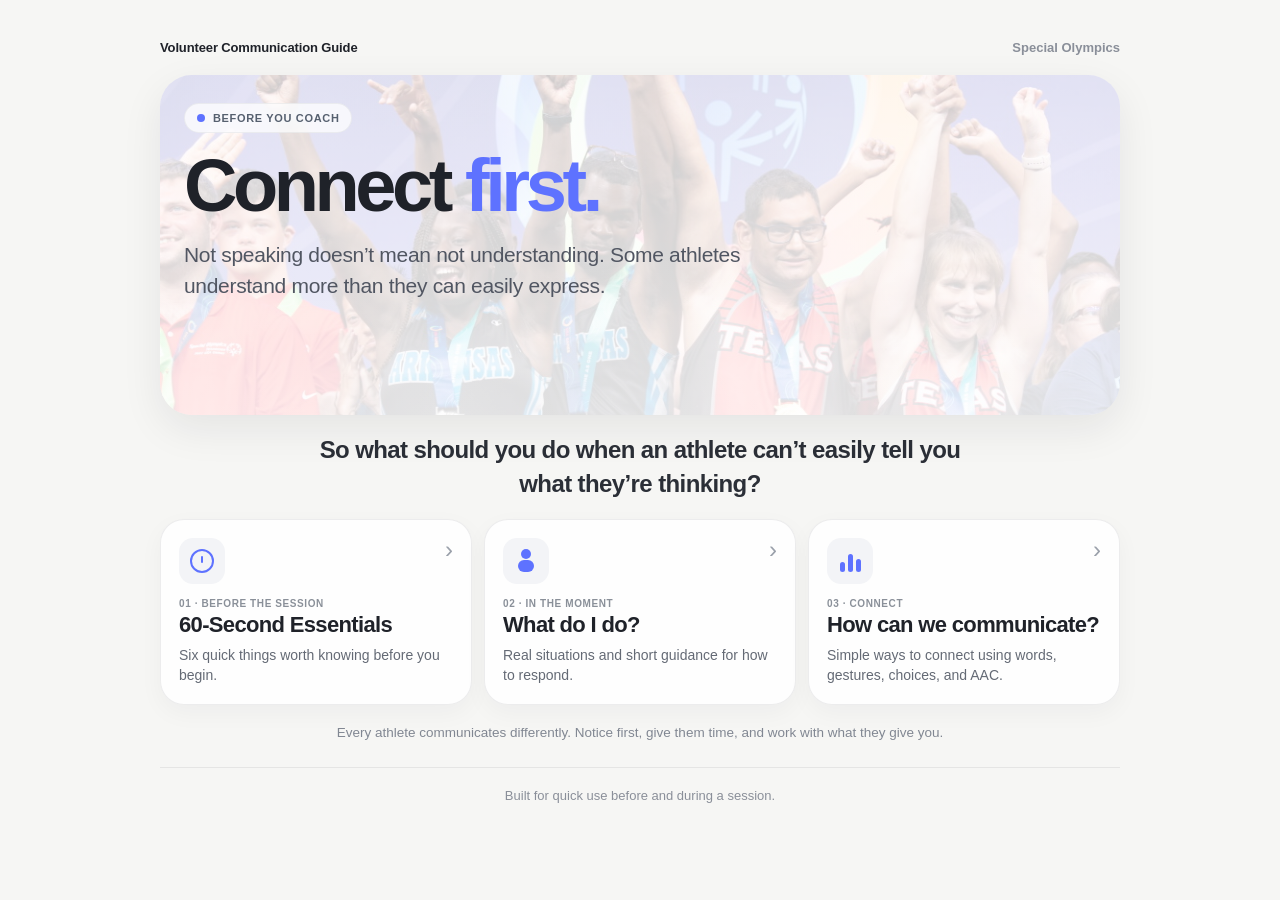
==== commit a32ef751: "Simplified Main Page" ====
--- a/index.html
+++ b/index.html
@@ -1,1892 +1,496 @@
 <!DOCTYPE html>
 <html lang="en">
-
 <head>
-
   <meta charset="UTF-8">
-
-  <meta
-    name="viewport"
-    content="width=device-width, initial-scale=1.0, viewport-fit=cover"
-  >
-
-  <title>
-    Volunteer Communication Guide
-  </title>
-
+  <meta name="viewport" content="width=device-width, initial-scale=1.0, viewport-fit=cover">
+  <title>Volunteer Communication Guide</title>
   <link rel="stylesheet" href="style.css">
 
-
   <style>
-
-    /* =====================================================
-       HOME PAGE — V3
-       Simpler, warmer, more human
-       ===================================================== */
-
-
-    :root {
-
-      --home-blue: #6679ff;
-      --home-blue-soft: #e8edff;
-
-      --home-green: #39aa78;
-      --home-green-soft: #e5f8ef;
-
-      --home-orange: #e99a43;
-      --home-orange-soft: #fff0da;
-
-      --home-purple: #8266dc;
-      --home-purple-soft: #efe9ff;
-
-      --home-pink-soft: #ffe8ed;
-
-      --home-dark: #1f222b;
-
-    }
-
-
-    body {
-
-      overflow-x: hidden;
-
-    }
-
-
-
-    /* =====================================================
-       TOP BAR
-       ===================================================== */
-
-
-    .home-topbar {
-
-      display: flex;
-
-      align-items: center;
-      justify-content: space-between;
-
-      padding:
-        20px 0 10px;
-
-    }
-
-
-    .home-brand {
-
-      color: #272930;
-
-      font-size: 13px;
-      font-weight: 700;
-
-      letter-spacing: -.01em;
-
-    }
-
-
-    .home-org {
-
-      color: var(--muted);
-
-      font-size: 12px;
-      font-weight: 600;
-
-    }
-
-
-
-    /* =====================================================
-       HERO
-       ===================================================== */
-
-
-    .home-hero {
-
-      padding:
-        56px 0 34px;
-
-      text-align: center;
-
-    }
-
-
-    .home-eyebrow {
-
-      display: inline-flex;
-
-      align-items: center;
-
-      gap: 7px;
-
-      margin-bottom: 18px;
-
-      padding:
-        8px 12px;
-
-      border-radius: 999px;
-
+    :root{
+      --bg:#f6f6f4;
+      --card:#ffffff;
+      --text:#1f2229;
+      --muted:#6f7480;
+      --line:rgba(31,34,41,.08);
+      --accent:#5e72ff;
+      --shadow:0 14px 40px rgba(20,24,38,.08);
+      --radius:24px;
+    }
+
+    *{
+      box-sizing:border-box;
+    }
+
+    body{
+      margin:0;
+      background:var(--bg);
+      color:var(--text);
+      font-family:-apple-system,BlinkMacSystemFont,"SF Pro Display","Segoe UI",sans-serif;
+      -webkit-font-smoothing:antialiased;
+      text-rendering:optimizeLegibility;
+    }
+
+    .page-shell{
+      width:min(960px, calc(100% - 28px));
+      margin:0 auto;
+      padding-bottom:28px;
+    }
+
+    .topbar{
+      display:flex;
+      justify-content:space-between;
+      align-items:center;
+      padding:18px 0 10px;
+      gap:14px;
+    }
+
+    .brand{
+      font-size:13px;
+      font-weight:700;
+      letter-spacing:-.01em;
+    }
+
+    .org{
+      font-size:13px;
+      color:#8a8f99;
+      font-weight:600;
+      text-align:right;
+    }
+
+    .hero{
+      position:relative;
+      overflow:hidden;
+      border-radius:32px;
+      min-height:340px;
+      padding:28px 24px 24px;
+      margin-top:10px;
+      box-shadow:var(--shadow);
       background:
-        var(--home-blue-soft);
-
-      color: #5165db;
-
-      font-size: 11px;
-      font-weight: 800;
-
-      letter-spacing: .055em;
-
-      text-transform: uppercase;
-
-    }
-
-
-    .eyebrow-pulse {
-
-      width: 7px;
-      height: 7px;
-
-      border-radius: 50%;
-
+        linear-gradient(rgba(255,255,255,.78), rgba(255,255,255,.84)),
+        url('hero-bg.jpg') center center / cover no-repeat;
+    }
+
+    .hero::after{
+      content:"";
+      position:absolute;
+      inset:0;
       background:
-        var(--home-blue);
-
-      animation:
-        eyebrowPulse
-        2.4s
-        ease-in-out
-        infinite;
-
-    }
-
-
-    .home-title {
-
-      max-width: 760px;
-
-      margin:
-        0 auto;
-
-      font-size:
-        clamp(
-          48px,
-          10vw,
-          82px
-        );
-
-      line-height: .94;
-
-      letter-spacing: -.058em;
-
-      color: #1d1e24;
-
-    }
-
-
-    .home-title .soft {
-
-      color:
-        var(--home-blue);
-
-    }
-
-
-    .home-lead {
-
-      max-width: 610px;
-
-      margin:
-        24px auto 0;
-
-      color: #646872;
-
-      font-size:
-        clamp(
-          17px,
-          3vw,
-          20px
-        );
-
-      line-height: 1.52;
-
-      letter-spacing: -.015em;
-
-    }
-
-
-
-    /* =====================================================
-       MAIN IDEA
-       ===================================================== */
-
-
-    .connection-card {
-
-      position: relative;
-
-      min-height: 260px;
-
-      margin:
-        20px 0 42px;
-
-      overflow: hidden;
-
-      border-radius: 32px;
-
-      background:
-
-        radial-gradient(
-          circle at 12% 10%,
-          rgba(255,255,255,.8),
-          transparent 30%
-        ),
-
-        linear-gradient(
-          135deg,
-          #e8edff 0%,
-          #f1efff 48%,
-          #ffe9e3 100%
-        );
-
-      box-shadow:
-        0 20px 60px
-        rgba(40,48,82,.08);
-
-    }
-
-
-
-    /* ---------- visual ---------- */
-
-
-    .connection-visual {
-
-      position: absolute;
-
-      inset: 0;
-
-      pointer-events: none;
-
-    }
-
-
-    .person-card {
-
-      position: absolute;
-
-      width: 105px;
-      height: 178px;
-
-      bottom: 30px;
-
-      transform-origin:
-        center bottom;
-
-    }
-
-
-    .person-card.left {
-
-      left: 16%;
-
-      animation:
-        humanFloat
-        4s ease-in-out
-        infinite;
-
-    }
-
-
-    .person-card.right {
-
-      right: 16%;
-
-      animation:
-        humanFloat
-        4s .45s
-        ease-in-out
-        infinite;
-
-    }
-
-
-    .person-face {
-
-      position: absolute;
-
-      width: 54px;
-      height: 57px;
-
-      left: 25px;
-      top: 0;
-
-      border-radius:
-        48% 48% 45% 45%;
-
-      background:
-
-        linear-gradient(
-          180deg,
-          #efc19e,
-          #d89d77
-        );
-
-      z-index: 3;
-
-    }
-
-
-    .person-card.deep
-    .person-face {
-
-      background:
-
-        linear-gradient(
-          180deg,
-          #a7714e,
-          #845639
-        );
-
-    }
-
-
-    .person-hair {
-
-      position: absolute;
-
-      width: 61px;
-      height: 28px;
-
-      left: 22px;
-      top: -3px;
-
-      border-radius:
-        32px 32px 13px 13px;
-
-      background:
-        #343039;
-
-      z-index: 4;
-
-    }
-
-
-    .person-card.deep
-    .person-hair {
-
-      background: #211e22;
-
-    }
-
-
-    .person-shirt {
-
-      position: absolute;
-
-      width: 79px;
-      height: 82px;
-
-      left: 13px;
-      top: 51px;
-
-      border-radius:
-        27px 27px 20px 20px;
-
-      background:
-        var(--shirt, var(--home-blue));
-
-      z-index: 2;
-
-    }
-
-
-    .person-card.orange {
-
-      --shirt:
-        var(--home-orange);
-
-    }
-
-
-    .person-arm {
-
-      position: absolute;
-
-      width: 15px;
-      height: 65px;
-
-      top: 66px;
-
-      border-radius: 20px;
-
-      background:
-
-        linear-gradient(
-          180deg,
-          #efc19e,
-          #d89d77
-        );
-
-      transform-origin:
-        top center;
-
-      z-index: 1;
-
-    }
-
-
-    .person-card.deep
-    .person-arm {
-
-      background:
-
-        linear-gradient(
-          180deg,
-          #a7714e,
-          #845639
-        );
-
-    }
-
-
-    .person-arm.left {
-
-      left: 9px;
-
-      transform:
-        rotate(9deg);
-
-    }
-
-
-    .person-arm.right {
-
-      right: 9px;
-
-      transform:
-        rotate(-9deg);
-
-    }
-
-
-    .person-card.left
-    .person-arm.right {
-
-      animation:
-        gentleGesture
-        3s ease-in-out
-        infinite;
-
-    }
-
-
-    .person-leg {
-
-      position: absolute;
-
-      width: 18px;
-      height: 59px;
-
-      top: 125px;
-
-      border-radius: 16px;
-
-      background: #31394d;
-
-      z-index: 1;
-
-    }
-
-
-    .person-leg.left {
-
-      left: 29px;
-
-      transform:
-        rotate(4deg);
-
-    }
-
-
-    .person-leg.right {
-
-      right: 29px;
-
-      transform:
-        rotate(-4deg);
-
-    }
-
-
-
-    /* ---------- communication ---------- */
-
-
-    .spoken-message {
-
-      position: absolute;
-
-      left: 23%;
-      top: 23px;
-
-      z-index: 8;
-
-      padding:
-        10px 14px;
-
-      border-radius: 999px;
-
-      background:
-        rgba(255,255,255,.88);
-
-      color: #30333c;
-
-      font-size: 13px;
-      font-weight: 700;
-
-      box-shadow:
-        0 10px 30px
-        rgba(40,45,64,.08);
-
-      animation:
-        messageFloat
-        3.6s
-        ease-in-out
-        infinite;
-
-    }
-
-
-    .response-symbol {
-
-      position: absolute;
-
-      right: 24%;
-      top: 47px;
-
-      z-index: 8;
-
-      width: 42px;
-      height: 42px;
-
-      display: flex;
-
-      align-items: center;
-      justify-content: center;
-
-      border-radius: 14px;
-
-      background:
-        rgba(255,255,255,.88);
-
-      color:
-        var(--home-purple);
-
-      font-size: 22px;
-      font-weight: 800;
-
-      box-shadow:
-        0 10px 30px
-        rgba(40,45,64,.08);
-
-      animation:
-        messageFloat
-        3.6s .6s
-        ease-in-out
-        infinite;
-
-    }
-
-
-    .connection-line {
-
-      position: absolute;
-
-      width: 130px;
-      height: 3px;
-
-      left: 50%;
-      top: 50%;
-
-      transform:
-        translate(-50%,-50%);
-
-      border-radius: 999px;
-
-      background:
-
-        linear-gradient(
-          90deg,
-          transparent,
-          rgba(102,121,255,.65),
-          transparent
-        );
-
-      animation:
-        connectionPulse
-        2.8s
-        ease-in-out
-        infinite;
-
-    }
-
-
-
-    /* ---------- sentence ---------- */
-
-
-    .connection-copy {
-
-      position: relative;
-
-      z-index: 10;
-
-      width:
-        min(580px, calc(100% - 40px));
-
-      margin:
-        0 auto;
-
-      padding-top: 192px;
-
-      text-align: center;
-
-    }
-
-
-    .connection-copy strong {
-
-      display: block;
-
-      color: #2d3038;
-
-      font-size:
-        clamp(
-          18px,
-          4vw,
-          23px
-        );
-
-      line-height: 1.35;
-
-      letter-spacing: -.025em;
-
-    }
-
-
-
-    /* =====================================================
-       ROUTE CARDS
-       ===================================================== */
-
-
-    .choose-label {
-
-      margin-bottom: 13px;
-
-      text-align: center;
-
-      color: #858890;
-
-      font-size: 12px;
-      font-weight: 700;
-
-      letter-spacing: .045em;
-
-      text-transform: uppercase;
-
-    }
-
-
-    .home-options {
-
-      display: grid;
-
-      gap: 11px;
-
-    }
-
-
-    .home-option {
-
-      position: relative;
-
-      display: grid;
-
-      grid-template-columns:
-        51px 1fr 20px;
-
-      align-items: center;
-
-      gap: 14px;
-
-      min-height: 91px;
-
-      padding:
-        13px 15px;
-
-      overflow: hidden;
-
-      border:
-        1px solid
-        rgba(29,29,31,.045);
-
-      border-radius: 23px;
-
-      color: #23252c;
-
-      text-decoration: none;
-
-      transition:
-
-        transform .18s ease,
-        box-shadow .18s ease;
-
-    }
-
-
-    .home-option:active {
-
-      transform:
-        scale(.985);
-
-    }
-
-
-    .home-option.start {
-
-      background:
-        var(--home-blue-soft);
-
-    }
-
-
-    .home-option.behavior {
-
-      background:
-        var(--home-orange-soft);
-
-    }
-
-
-    .home-option.communication {
-
-      background:
-        var(--home-green-soft);
-
-    }
-
-
-
-    /* ---------- animated icon ---------- */
-
-
-    .option-visual {
-
-      position: relative;
-
-      width: 51px;
-      height: 51px;
-
-      display: flex;
-
-      align-items: center;
-      justify-content: center;
-
-      border-radius: 16px;
-
-      background:
-        rgba(255,255,255,.66);
-
-      font-size: 21px;
-
-      overflow: hidden;
-
-    }
-
-
-    .start .option-visual {
-
-      color:
-        var(--home-blue);
-
-    }
-
-
-    .behavior .option-visual {
-
-      color:
-        var(--home-orange);
-
-    }
-
-
-    .communication .option-visual {
-
-      color:
-        var(--home-green);
-
-    }
-
-
-
-    /* clock-ish 60 sec */
-
-    .mini-clock {
-
-      width: 27px;
-      height: 27px;
-
-      position: relative;
-
-      border:
-        2px solid
-        currentColor;
-
-      border-radius: 50%;
-
-    }
-
-
-    .mini-clock::before {
-
-      content: "";
-
-      position: absolute;
-
-      width: 2px;
-      height: 8px;
-
-      left: 50%;
-      top: 5px;
-
-      margin-left: -1px;
-
-      border-radius: 99px;
-
-      background:
-        currentColor;
-
-      transform-origin:
-        center 8px;
-
-      animation:
-        clockMove
-        3.2s linear
-        infinite;
-
-    }
-
-
-
-    /* behavior movement */
-
-    .behavior-figure {
-
-      position: relative;
-
-      width: 20px;
-      height: 29px;
-
-      animation:
-        smallJump
-        1.6s
-        ease-in-out
-        infinite;
-
-    }
-
-
-    .behavior-figure::before {
-
-      content: "";
-
-      position: absolute;
-
-      width: 11px;
-      height: 11px;
-
-      left: 4px;
-
-      border-radius: 50%;
-
-      background:
-        currentColor;
-
-    }
-
-
-    .behavior-figure::after {
-
-      content: "";
-
-      position: absolute;
-
-      width: 17px;
-      height: 15px;
-
-      left: 1px;
-      top: 12px;
-
-      border-radius:
-        7px 7px 5px 5px;
-
-      background:
-        currentColor;
-
-    }
-
-
-
-    /* communication */
-
-    .communication-symbol {
-
-      display: flex;
-
-      gap: 3px;
-
-      align-items: end;
-
-    }
-
-
-    .communication-symbol span {
-
-      width: 5px;
-
-      border-radius: 99px;
-
-      background:
-        currentColor;
-
-      animation:
-        signalMove
-        1.5s ease-in-out
-        infinite;
-
-    }
-
-
-    .communication-symbol span:nth-child(1) {
-
-      height: 11px;
-
-    }
-
-
-    .communication-symbol span:nth-child(2) {
-
-      height: 20px;
-
-      animation-delay: .17s;
-
-    }
-
-
-    .communication-symbol span:nth-child(3) {
-
-      height: 15px;
-
-      animation-delay: .34s;
-
-    }
-
-
-
-    /* ---------- text ---------- */
-
-
-    .option-number {
-
-      margin-bottom: 3px;
-
-      color:
-        rgba(35,38,45,.50);
-
-      font-size: 9.5px;
-
-      font-weight: 800;
-
-      letter-spacing: .055em;
-
-      text-transform: uppercase;
-
-    }
-
-
-    .option-copy h2 {
-
-      margin: 0;
-
-      font-size: 17px;
-
-      line-height: 1.15;
-
-      letter-spacing: -.025em;
-
-    }
-
-
-    .option-copy p {
-
-      margin:
-        4px 0 0;
-
-      color: #616671;
-
-      font-size: 12.5px;
-
-      line-height: 1.35;
-
-    }
-
-
-    .home-arrow {
-
-      color:
-        rgba(29,29,31,.42);
-
-      font-size: 23px;
-
-      transition:
-        transform .18s ease;
-
-    }
-
-
-    .home-option:hover
-    .home-arrow {
-
-      transform:
-        translateX(3px);
-
-    }
-
-
-
-    /* =====================================================
-       FINAL LINE
-       ===================================================== */
-
-
-    .home-reminder {
-
-      max-width: 560px;
-
-      margin:
-        30px auto 0;
-
-      text-align: center;
-
-      color: #848790;
-
-      font-size: 12.5px;
-
-      line-height: 1.5;
-
-    }
-
-
-
-    /* =====================================================
-       ANIMATIONS
-       ===================================================== */
-
-
-    @keyframes eyebrowPulse {
-
-      0%,
-      100% {
-
-        opacity: .45;
-        transform: scale(.8);
-
-      }
-
-      50% {
-
-        opacity: 1;
-        transform: scale(1);
-
-      }
-
-    }
-
-
-    @keyframes humanFloat {
-
-      0%,
-      100% {
-
-        transform:
-          translateY(0);
-
-      }
-
-      50% {
-
-        transform:
-          translateY(-4px);
-
-      }
-
-    }
-
-
-    @keyframes gentleGesture {
-
-      0%,
-      100% {
-
-        transform:
-          rotate(-8deg);
-
-      }
-
-      40% {
-
-        transform:
-          rotate(-40deg);
-
-      }
-
-      65% {
-
-        transform:
-          rotate(-22deg);
-
-      }
-
-    }
-
-
-    @keyframes messageFloat {
-
-      0%,
-      100% {
-
-        transform:
-          translateY(0);
-
-      }
-
-      50% {
-
-        transform:
-          translateY(-5px);
-
-      }
-
-    }
-
-
-    @keyframes connectionPulse {
-
-      0%,
-      100% {
-
-        opacity: .25;
-
-        transform:
-          translate(-50%,-50%)
-          scaleX(.72);
-
-      }
-
-      50% {
-
-        opacity: .8;
-
-        transform:
-          translate(-50%,-50%)
-          scaleX(1);
-
-      }
-
-    }
-
-
-    @keyframes clockMove {
-
-      to {
-
-        transform:
-          rotate(360deg);
-
-      }
-
-    }
-
-
-    @keyframes smallJump {
-
-      0%,
-      100% {
-
-        transform:
-          translateY(2px);
-
-      }
-
-      50% {
-
-        transform:
-          translateY(-5px);
-
-      }
-
-    }
-
-
-    @keyframes signalMove {
-
-      0%,
-      100% {
-
-        transform:
-          scaleY(.65);
-
-        opacity: .55;
-
-      }
-
-      50% {
-
-        transform:
-          scaleY(1);
-
-        opacity: 1;
-
-      }
-
-    }
-
-
-
-    /* =====================================================
-       DESKTOP
-       ===================================================== */
-
-
-    @media
-    (min-width: 760px) {
-
-
-      .home-options {
-
-        grid-template-columns:
-          repeat(3, 1fr);
-
-      }
-
-
-      .home-option {
-
-        display: block;
-
-        min-height: 205px;
-
-        padding: 20px;
-
-      }
-
-
-      .option-visual {
-
-        width: 58px;
-        height: 58px;
-
-        margin-bottom: 28px;
-
-      }
-
-
-      .home-arrow {
-
-        position: absolute;
-
-        right: 20px;
-        bottom: 17px;
-
-      }
-
-    }
-
-
-
-    /* =====================================================
-       PHONE
-       ===================================================== */
-
-
-    @media
-    (max-width: 600px) {
-
-
-      .page-shell {
-
-        width:
-          calc(100% - 28px);
-
-      }
-
-
-      .home-hero {
-
-        padding:
-          42px 0 27px;
-
-      }
-
-
-      .home-title {
-
-        font-size:
-          clamp(
-            45px,
-            13vw,
-            64px
-          );
-
-      }
-
-
-      .home-lead {
-
-        font-size: 16px;
-
-      }
-
-
-      .connection-card {
-
-        min-height: 245px;
-
-        margin-bottom: 31px;
-
-        border-radius: 27px;
-
-      }
-
-
-      .person-card {
-
-        transform:
-          scale(.79);
-
-        transform-origin:
-          center bottom;
-
-      }
-
-
-      .person-card.left {
-
-        left: 4%;
-
-      }
-
-
-      .person-card.right {
-
-        right: 4%;
-
-      }
-
-
-      .spoken-message {
-
-        left: 14px;
-        top: 18px;
-
-      }
-
-
-      .response-symbol {
-
-        right: 19px;
-        top: 43px;
-
-      }
-
-
-      .connection-copy {
-
-        padding-top: 182px;
-
-      }
-
-
-      .connection-copy strong {
-
-        font-size: 16px;
-
-      }
-
-    }
-
-
-
-    /* =====================================================
-       REDUCED MOTION
-       ===================================================== */
-
-
-    @media
-    (prefers-reduced-motion: reduce) {
-
-
-      .eyebrow-pulse,
-      .person-card,
-      .person-arm,
-      .spoken-message,
-      .response-symbol,
-      .connection-line,
+        linear-gradient(180deg, rgba(255,255,255,.10), rgba(255,255,255,.22));
+      pointer-events:none;
+    }
+
+    .hero-content{
+      position:relative;
+      z-index:2;
+      max-width:640px;
+    }
+
+    .eyebrow{
+      display:inline-flex;
+      align-items:center;
+      gap:8px;
+      padding:8px 12px;
+      border-radius:999px;
+      background:rgba(255,255,255,.72);
+      border:1px solid rgba(31,34,41,.06);
+      color:#56606f;
+      font-size:11px;
+      font-weight:800;
+      letter-spacing:.06em;
+      text-transform:uppercase;
+      margin-bottom:18px;
+      backdrop-filter:blur(8px);
+      -webkit-backdrop-filter:blur(8px);
+    }
+
+    .dot{
+      width:8px;
+      height:8px;
+      border-radius:50%;
+      background:var(--accent);
+      animation:pulse 2.2s ease-in-out infinite;
+    }
+
+    .hero h1{
+      margin:0;
+      font-size:clamp(42px, 8vw, 74px);
+      line-height:.94;
+      letter-spacing:-.06em;
+    }
+
+    .hero h1 .accent{
+      color:var(--accent);
+    }
+
+    .hero p{
+      margin:18px 0 0;
+      max-width:560px;
+      font-size:clamp(17px, 2.7vw, 21px);
+      line-height:1.5;
+      color:#515662;
+      letter-spacing:-.015em;
+    }
+
+    .bridge{
+      margin:18px 0 18px;
+      padding:0 4px;
+      text-align:center;
+    }
+
+    .bridge p{
+      margin:0 auto;
+      max-width:690px;
+      font-size:clamp(18px, 3vw, 24px);
+      line-height:1.42;
+      font-weight:650;
+      letter-spacing:-.025em;
+      color:#2b2f37;
+    }
+
+    .cards{
+      display:grid;
+      grid-template-columns:repeat(3, 1fr);
+      gap:12px;
+      margin-top:8px;
+    }
+
+    .card{
+      display:flex;
+      flex-direction:column;
+      justify-content:space-between;
+      min-height:170px;
+      padding:18px;
+      border-radius:24px;
+      background:rgba(255,255,255,.86);
+      border:1px solid var(--line);
+      text-decoration:none;
+      color:inherit;
+      box-shadow:0 8px 24px rgba(25,30,45,.04);
+      backdrop-filter:blur(8px);
+      -webkit-backdrop-filter:blur(8px);
+      transition:transform .18s ease, box-shadow .18s ease;
+    }
+
+    .card:hover{
+      transform:translateY(-2px);
+      box-shadow:0 14px 28px rgba(25,30,45,.08);
+    }
+
+    .card-top{
+      display:flex;
+      align-items:flex-start;
+      justify-content:space-between;
+      gap:10px;
+    }
+
+    .icon{
+      width:46px;
+      height:46px;
+      border-radius:14px;
+      display:flex;
+      align-items:center;
+      justify-content:center;
+      background:#f3f4f7;
+      color:var(--accent);
+      flex:0 0 auto;
+    }
+
+    .mini-clock{
+      width:24px;
+      height:24px;
+      border:2px solid currentColor;
+      border-radius:50%;
+      position:relative;
+    }
+
+    .mini-clock::before{
+      content:"";
+      position:absolute;
+      width:2px;
+      height:7px;
+      background:currentColor;
+      left:50%;
+      top:5px;
+      margin-left:-1px;
+      border-radius:99px;
+      transform-origin:center 7px;
+      animation:spin 3s linear infinite;
+    }
+
+    .mini-person{
+      position:relative;
+      width:18px;
+      height:24px;
+      animation:bob 1.7s ease-in-out infinite;
+    }
+
+    .mini-person::before{
+      content:"";
+      position:absolute;
+      width:10px;
+      height:10px;
+      border-radius:50%;
+      background:currentColor;
+      left:4px;
+      top:0;
+    }
+
+    .mini-person::after{
+      content:"";
+      position:absolute;
+      width:16px;
+      height:12px;
+      border-radius:7px;
+      background:currentColor;
+      left:1px;
+      top:11px;
+    }
+
+    .mini-bars{
+      display:flex;
+      align-items:flex-end;
+      gap:3px;
+      height:22px;
+    }
+
+    .mini-bars span{
+      width:5px;
+      border-radius:999px;
+      background:currentColor;
+      animation:bars 1.5s ease-in-out infinite;
+    }
+
+    .mini-bars span:nth-child(1){height:10px;}
+    .mini-bars span:nth-child(2){height:18px; animation-delay:.15s;}
+    .mini-bars span:nth-child(3){height:13px; animation-delay:.3s;}
+
+    .arrow{
+      font-size:24px;
+      color:#9aa0aa;
+      line-height:1;
+    }
+
+    .label{
+      margin:14px 0 4px;
+      color:#8a9099;
+      font-size:10px;
+      font-weight:800;
+      letter-spacing:.06em;
+      text-transform:uppercase;
+    }
+
+    .card h2{
+      margin:0;
+      font-size:22px;
+      line-height:1.08;
+      letter-spacing:-.03em;
+    }
+
+    .card p{
+      margin:8px 0 0;
+      color:#646a75;
+      font-size:14px;
+      line-height:1.45;
+    }
+
+    .footer-note{
+      margin:18px auto 0;
+      max-width:720px;
+      text-align:center;
+      color:#818792;
+      font-size:13.5px;
+      line-height:1.5;
+      padding:0 10px;
+    }
+
+    .site-footer{
+      margin-top:24px;
+      padding-top:18px;
+      border-top:1px solid rgba(31,34,41,.08);
+      color:#8a8f99;
+      font-size:13px;
+      text-align:center;
+    }
+
+    @keyframes pulse{
+      0%,100%{opacity:.45; transform:scale(.82);}
+      50%{opacity:1; transform:scale(1);}
+    }
+
+    @keyframes spin{
+      to{transform:rotate(360deg);}
+    }
+
+    @keyframes bob{
+      0%,100%{transform:translateY(1px);}
+      50%{transform:translateY(-4px);}
+    }
+
+    @keyframes bars{
+      0%,100%{transform:scaleY(.7); opacity:.55;}
+      50%{transform:scaleY(1); opacity:1;}
+    }
+
+    @media (max-width: 780px){
+      .cards{
+        grid-template-columns:1fr;
+      }
+
+      .card{
+        min-height:auto;
+        padding:16px;
+      }
+
+      .hero{
+        min-height:300px;
+        padding:22px 18px 20px;
+        border-radius:28px;
+      }
+
+      .bridge{
+        margin:16px 0;
+      }
+
+      .bridge p{
+        font-size:19px;
+      }
+    }
+
+    @media (max-width: 520px){
+      .page-shell{
+        width:calc(100% - 24px);
+      }
+
+      .topbar{
+        padding-top:16px;
+      }
+
+      .brand,.org{
+        font-size:12px;
+      }
+
+      .hero{
+        min-height:280px;
+      }
+
+      .hero p{
+        font-size:16px;
+      }
+
+      .bridge p{
+        font-size:18px;
+      }
+
+      .card h2{
+        font-size:20px;
+      }
+
+      .card p{
+        font-size:13.5px;
+      }
+    }
+
+    @media (prefers-reduced-motion: reduce){
+      .dot,
       .mini-clock::before,
-      .behavior-figure,
-      .communication-symbol span {
-
-        animation: none !important;
-
-      }
-
-    }
-
-
+      .mini-person,
+      .mini-bars span{
+        animation:none !important;
+      }
+    }
   </style>
-
 </head>
 
-
-
 <body>
-
-
   <div class="page-shell">
 
-
-    <!-- =================================================
-         TOP
-         ================================================= -->
-
-
-    <header class="home-topbar">
-
-
-      <div class="home-brand">
-
-        Volunteer Communication Guide
-
-      </div>
-
-
-      <div class="home-org">
-
-        Special Olympics
-
-      </div>
-
-
+    <header class="topbar">
+      <div class="brand">Volunteer Communication Guide</div>
+      <div class="org">Special Olympics</div>
     </header>
 
-
-
-    <!-- =================================================
-         HERO
-         ================================================= -->
-
-
     <main>
-
-
-      <section class="home-hero">
-
-
-        <div class="home-eyebrow">
-
-
-          <span class="eyebrow-pulse"></span>
-
-
-          Before you coach
-
-
+      <section class="hero">
+        <div class="hero-content">
+          <div class="eyebrow">
+            <span class="dot"></span>
+            Before you coach
+          </div>
+
+          <h1>
+            Connect <span class="accent">first.</span>
+          </h1>
+
+          <p>
+            Not speaking doesn’t mean not understanding.
+            Some athletes understand more than they can easily express.
+          </p>
         </div>
-
-
-
-        <h1 class="home-title">
-
-
-          Connect
-
-          <span class="soft">
-            first.
-          </span>
-
-
-        </h1>
-
-
-
-        <p class="home-lead">
-
-          Not speaking doesn't mean not listening.
-          An athlete may understand more than they can easily express.
-
+      </section>
+
+      <section class="bridge">
+        <p>
+          So what should you do when an athlete can’t easily tell you what they’re thinking?
         </p>
-
-
       </section>
 
-
-
-      <!-- =================================================
-           CORE IDEA
-           ================================================= -->
-
-
-      <section
-        class="connection-card"
-        aria-label="Two people connecting through different forms of communication"
-      >
-
-
-        <div
-          class="connection-visual"
-          aria-hidden="true"
-        >
-
-
-          <div class="spoken-message">
-
-            Ready?
-
+      <section class="cards">
+
+        <a href="essentials.html" class="card">
+          <div class="card-top">
+            <div class="icon">
+              <div class="mini-clock"></div>
+            </div>
+            <div class="arrow">›</div>
           </div>
 
-
-          <div class="response-symbol">
-
-            ✓
-
+          <div class="label">01 · Before the session</div>
+          <h2>60-Second Essentials</h2>
+          <p>Six quick things worth knowing before you begin.</p>
+        </a>
+
+        <a href="behavior.html" class="card">
+          <div class="card-top">
+            <div class="icon">
+              <div class="mini-person"></div>
+            </div>
+            <div class="arrow">›</div>
           </div>
 
-
-          <div class="connection-line"></div>
-
-
-
-          <!-- volunteer -->
-
-
-          <div class="person-card left">
-
-
-            <div class="person-hair"></div>
-
-            <div class="person-face"></div>
-
-            <div class="person-shirt"></div>
-
-
-            <div class="person-arm left"></div>
-
-            <div class="person-arm right"></div>
-
-
-            <div class="person-leg left"></div>
-
-            <div class="person-leg right"></div>
-
-
+          <div class="label">02 · In the moment</div>
+          <h2>What do I do?</h2>
+          <p>Real situations and short guidance for how to respond.</p>
+        </a>
+
+        <a href="communication.html" class="card">
+          <div class="card-top">
+            <div class="icon">
+              <div class="mini-bars">
+                <span></span><span></span><span></span>
+              </div>
+            </div>
+            <div class="arrow">›</div>
           </div>
 
-
-
-          <!-- athlete -->
-
-
-          <div class="person-card right orange deep">
-
-
-            <div class="person-hair"></div>
-
-            <div class="person-face"></div>
-
-            <div class="person-shirt"></div>
-
-
-            <div class="person-arm left"></div>
-
-            <div class="person-arm right"></div>
-
-
-            <div class="person-leg left"></div>
-
-            <div class="person-leg right"></div>
-
-
-          </div>
-
-
-        </div>
-
-
-
-        <div class="connection-copy">
-
-
-          <strong>
-
-            So what do you do when an athlete
-            can't easily tell you what they're thinking?
-
-          </strong>
-
-
-        </div>
-
+          <div class="label">03 · Connect</div>
+          <h2>How can we communicate?</h2>
+          <p>Simple ways to connect using words, gestures, choices, and AAC.</p>
+        </a>
 
       </section>
 
-
-
-      <!-- =================================================
-           THREE SIMPLE OPTIONS
-           ================================================= -->
-
-
-      <section>
-
-
-        <div class="choose-label">
-
-          Start wherever you need
-
-        </div>
-
-
-
-        <div class="home-options">
-
-
-
-          <!-- ESSENTIALS -->
-
-
-          <a
-            href="essentials.html"
-            class="home-option start"
-          >
-
-
-            <div class="option-visual">
-
-
-              <div class="mini-clock"></div>
-
-
-            </div>
-
-
-
-            <div class="option-copy">
-
-
-              <div class="option-number">
-
-                01 · Before the session
-
-              </div>
-
-
-              <h2>
-
-                60-Second Essentials
-
-              </h2>
-
-
-              <p>
-
-                Six things worth knowing before you start.
-
-              </p>
-
-
-            </div>
-
-
-            <div class="home-arrow">
-
-              ›
-
-            </div>
-
-
-          </a>
-
-
-
-          <!-- BEHAVIOR -->
-
-
-          <a
-            href="behavior.html"
-            class="home-option behavior"
-          >
-
-
-            <div class="option-visual">
-
-
-              <div class="behavior-figure"></div>
-
-
-            </div>
-
-
-
-            <div class="option-copy">
-
-
-              <div class="option-number">
-
-                02 · In the moment
-
-              </div>
-
-
-              <h2>
-
-                What do I do?
-
-              </h2>
-
-
-              <p>
-
-                Real situations and quick ways to respond.
-
-              </p>
-
-
-            </div>
-
-
-            <div class="home-arrow">
-
-              ›
-
-            </div>
-
-
-          </a>
-
-
-
-          <!-- COMMUNICATION -->
-
-
-          <a
-            href="communication.html"
-            class="home-option communication"
-          >
-
-
-            <div class="option-visual">
-
-
-              <div class="communication-symbol">
-
-                <span></span>
-
-                <span></span>
-
-                <span></span>
-
-              </div>
-
-
-            </div>
-
-
-
-            <div class="option-copy">
-
-
-              <div class="option-number">
-
-                03 · Connect
-
-              </div>
-
-
-              <h2>
-
-                How can we communicate?
-
-              </h2>
-
-
-              <p>
-
-                Words, gestures, AAC, choices, and sports cues.
-
-              </p>
-
-
-            </div>
-
-
-            <div class="home-arrow">
-
-              ›
-
-            </div>
-
-
-          </a>
-
-
-        </div>
-
-
-      </section>
-
-
-
-      <!-- =================================================
-           END
-           ================================================= -->
-
-
-      <p class="home-reminder">
-
-        Every athlete communicates differently.
-        You don't need to read their mind —
-        notice, give them time, and work with what they give you.
-
+      <p class="footer-note">
+        Every athlete communicates differently. Notice first, give them time, and work with what they give you.
       </p>
-
-
     </main>
 
-
-
     <footer class="site-footer">
-
       Built for quick use before and during a session.
-
     </footer>
 
-
   </div>
 
-
   <script src="script.js"></script>
-
-
 </body>
-
 </html>
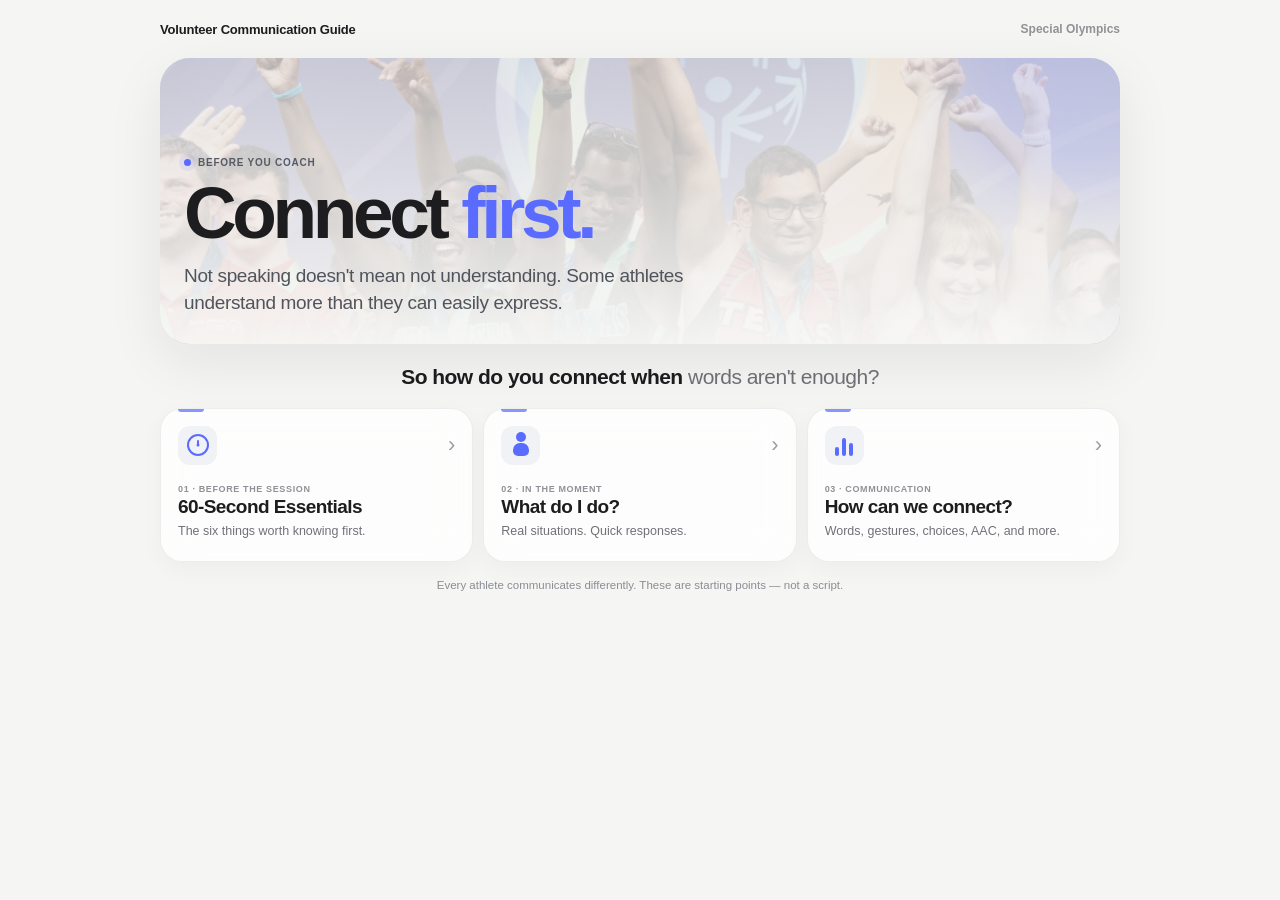
==== commit d71dfdcd: "Polish compact homepage V4" ====
--- a/index.html
+++ b/index.html
@@ -1,496 +1,1314 @@
 <!DOCTYPE html>
 <html lang="en">
+
 <head>
   <meta charset="UTF-8">
-  <meta name="viewport" content="width=device-width, initial-scale=1.0, viewport-fit=cover">
+
+  <meta
+    name="viewport"
+    content="width=device-width, initial-scale=1.0, viewport-fit=cover"
+  >
+
   <title>Volunteer Communication Guide</title>
+
   <link rel="stylesheet" href="style.css">
 
   <style>
-    :root{
-      --bg:#f6f6f4;
-      --card:#ffffff;
-      --text:#1f2229;
-      --muted:#6f7480;
-      --line:rgba(31,34,41,.08);
-      --accent:#5e72ff;
-      --shadow:0 14px 40px rgba(20,24,38,.08);
-      --radius:24px;
-    }
-
-    *{
-      box-sizing:border-box;
-    }
-
-    body{
-      margin:0;
-      background:var(--bg);
-      color:var(--text);
-      font-family:-apple-system,BlinkMacSystemFont,"SF Pro Display","Segoe UI",sans-serif;
-      -webkit-font-smoothing:antialiased;
-      text-rendering:optimizeLegibility;
-    }
-
-    .page-shell{
-      width:min(960px, calc(100% - 28px));
-      margin:0 auto;
-      padding-bottom:28px;
-    }
-
-    .topbar{
-      display:flex;
-      justify-content:space-between;
-      align-items:center;
-      padding:18px 0 10px;
-      gap:14px;
-    }
-
-    .brand{
-      font-size:13px;
-      font-weight:700;
-      letter-spacing:-.01em;
-    }
-
-    .org{
-      font-size:13px;
-      color:#8a8f99;
-      font-weight:600;
-      text-align:right;
-    }
-
-    .hero{
-      position:relative;
-      overflow:hidden;
-      border-radius:32px;
-      min-height:340px;
-      padding:28px 24px 24px;
-      margin-top:10px;
-      box-shadow:var(--shadow);
+
+    /* =====================================================
+       HOME PAGE — V4
+       Minimal / premium / mobile-first
+       ===================================================== */
+
+    :root {
+      --home-bg: #f5f5f3;
+      --home-card: rgba(255,255,255,.82);
+
+      --home-text: #1d1d1f;
+      --home-muted: #707078;
+      --home-soft: #909097;
+
+      --home-blue: #596cff;
+
+      --home-line: rgba(29,29,31,.075);
+
+      --home-shadow:
+        0 18px 55px rgba(20,23,33,.08);
+    }
+
+
+    * {
+      box-sizing: border-box;
+    }
+
+
+    body {
+      margin: 0;
+
+      background: var(--home-bg);
+      color: var(--home-text);
+
+      font-family:
+        -apple-system,
+        BlinkMacSystemFont,
+        "SF Pro Display",
+        "SF Pro Text",
+        "Helvetica Neue",
+        Arial,
+        sans-serif;
+
+      -webkit-font-smoothing: antialiased;
+      text-rendering: optimizeLegibility;
+
+      overflow-x: hidden;
+    }
+
+
+    .home-shell {
+      width: min(960px, calc(100% - 28px));
+
+      margin: 0 auto;
+
+      padding-bottom:
+        calc(18px + env(safe-area-inset-bottom));
+    }
+
+
+
+    /* =====================================================
+       TOP BAR
+       ===================================================== */
+
+    .home-topbar {
+      height: 58px;
+
+      display: flex;
+      align-items: center;
+      justify-content: space-between;
+
+      gap: 16px;
+    }
+
+
+    .home-brand {
+      font-size: 13px;
+      font-weight: 700;
+
+      letter-spacing: -.015em;
+    }
+
+
+    .home-org {
+      color: #919196;
+
+      font-size: 12px;
+      font-weight: 600;
+    }
+
+
+
+    /* =====================================================
+       HERO
+       ===================================================== */
+
+    .home-hero {
+      position: relative;
+
+      min-height: 286px;
+
+      overflow: hidden;
+
+      display: flex;
+      align-items: flex-end;
+
+      padding: 27px 24px;
+
+      border-radius: 30px;
+
+      background: #e9e9e6;
+
+      box-shadow: var(--home-shadow);
+
+      isolation: isolate;
+    }
+
+
+    /*
+      Actual photograph.
+      Lower opacity + reduced saturation keeps it sophisticated.
+    */
+
+    .home-hero::before {
+      content: "";
+
+      position: absolute;
+      inset: 0;
+
+      z-index: -3;
+
       background:
-        linear-gradient(rgba(255,255,255,.78), rgba(255,255,255,.84)),
-        url('hero-bg.jpg') center center / cover no-repeat;
-    }
-
-    .hero::after{
-      content:"";
-      position:absolute;
-      inset:0;
+        url("hero-bg.jpg")
+        center 42% / cover
+        no-repeat;
+
+      opacity: .34;
+
+      filter:
+        saturate(.72)
+        contrast(.92);
+    }
+
+
+    /*
+      White fade makes text readable without hiding the photograph.
+    */
+
+    .home-hero::after {
+      content: "";
+
+      position: absolute;
+      inset: 0;
+
+      z-index: -2;
+
       background:
-        linear-gradient(180deg, rgba(255,255,255,.10), rgba(255,255,255,.22));
-      pointer-events:none;
-    }
-
-    .hero-content{
-      position:relative;
-      z-index:2;
-      max-width:640px;
-    }
-
-    .eyebrow{
-      display:inline-flex;
-      align-items:center;
-      gap:8px;
-      padding:8px 12px;
-      border-radius:999px;
-      background:rgba(255,255,255,.72);
-      border:1px solid rgba(31,34,41,.06);
-      color:#56606f;
-      font-size:11px;
-      font-weight:800;
-      letter-spacing:.06em;
-      text-transform:uppercase;
-      margin-bottom:18px;
-      backdrop-filter:blur(8px);
-      -webkit-backdrop-filter:blur(8px);
-    }
-
-    .dot{
-      width:8px;
-      height:8px;
-      border-radius:50%;
-      background:var(--accent);
-      animation:pulse 2.2s ease-in-out infinite;
-    }
-
-    .hero h1{
-      margin:0;
-      font-size:clamp(42px, 8vw, 74px);
-      line-height:.94;
-      letter-spacing:-.06em;
-    }
-
-    .hero h1 .accent{
-      color:var(--accent);
-    }
-
-    .hero p{
-      margin:18px 0 0;
-      max-width:560px;
-      font-size:clamp(17px, 2.7vw, 21px);
-      line-height:1.5;
-      color:#515662;
-      letter-spacing:-.015em;
-    }
-
-    .bridge{
-      margin:18px 0 18px;
-      padding:0 4px;
-      text-align:center;
-    }
-
-    .bridge p{
-      margin:0 auto;
-      max-width:690px;
-      font-size:clamp(18px, 3vw, 24px);
-      line-height:1.42;
-      font-weight:650;
-      letter-spacing:-.025em;
-      color:#2b2f37;
-    }
-
-    .cards{
-      display:grid;
-      grid-template-columns:repeat(3, 1fr);
-      gap:12px;
-      margin-top:8px;
-    }
-
-    .card{
-      display:flex;
-      flex-direction:column;
-      justify-content:space-between;
-      min-height:170px;
-      padding:18px;
-      border-radius:24px;
-      background:rgba(255,255,255,.86);
-      border:1px solid var(--line);
-      text-decoration:none;
-      color:inherit;
-      box-shadow:0 8px 24px rgba(25,30,45,.04);
-      backdrop-filter:blur(8px);
-      -webkit-backdrop-filter:blur(8px);
-      transition:transform .18s ease, box-shadow .18s ease;
-    }
-
-    .card:hover{
-      transform:translateY(-2px);
-      box-shadow:0 14px 28px rgba(25,30,45,.08);
-    }
-
-    .card-top{
-      display:flex;
-      align-items:flex-start;
-      justify-content:space-between;
-      gap:10px;
-    }
-
-    .icon{
-      width:46px;
-      height:46px;
-      border-radius:14px;
-      display:flex;
-      align-items:center;
-      justify-content:center;
-      background:#f3f4f7;
-      color:var(--accent);
-      flex:0 0 auto;
-    }
-
-    .mini-clock{
-      width:24px;
-      height:24px;
-      border:2px solid currentColor;
-      border-radius:50%;
-      position:relative;
-    }
-
-    .mini-clock::before{
-      content:"";
-      position:absolute;
-      width:2px;
-      height:7px;
-      background:currentColor;
-      left:50%;
-      top:5px;
-      margin-left:-1px;
-      border-radius:99px;
-      transform-origin:center 7px;
-      animation:spin 3s linear infinite;
-    }
-
-    .mini-person{
-      position:relative;
-      width:18px;
-      height:24px;
-      animation:bob 1.7s ease-in-out infinite;
-    }
-
-    .mini-person::before{
-      content:"";
-      position:absolute;
-      width:10px;
-      height:10px;
-      border-radius:50%;
-      background:currentColor;
-      left:4px;
-      top:0;
-    }
-
-    .mini-person::after{
-      content:"";
-      position:absolute;
-      width:16px;
-      height:12px;
-      border-radius:7px;
-      background:currentColor;
-      left:1px;
-      top:11px;
-    }
-
-    .mini-bars{
-      display:flex;
-      align-items:flex-end;
-      gap:3px;
-      height:22px;
-    }
-
-    .mini-bars span{
-      width:5px;
-      border-radius:999px;
-      background:currentColor;
-      animation:bars 1.5s ease-in-out infinite;
-    }
-
-    .mini-bars span:nth-child(1){height:10px;}
-    .mini-bars span:nth-child(2){height:18px; animation-delay:.15s;}
-    .mini-bars span:nth-child(3){height:13px; animation-delay:.3s;}
-
-    .arrow{
-      font-size:24px;
-      color:#9aa0aa;
-      line-height:1;
-    }
-
-    .label{
-      margin:14px 0 4px;
-      color:#8a9099;
-      font-size:10px;
-      font-weight:800;
-      letter-spacing:.06em;
-      text-transform:uppercase;
-    }
-
-    .card h2{
-      margin:0;
-      font-size:22px;
-      line-height:1.08;
-      letter-spacing:-.03em;
-    }
-
-    .card p{
-      margin:8px 0 0;
-      color:#646a75;
-      font-size:14px;
-      line-height:1.45;
-    }
-
-    .footer-note{
-      margin:18px auto 0;
-      max-width:720px;
-      text-align:center;
-      color:#818792;
-      font-size:13.5px;
-      line-height:1.5;
-      padding:0 10px;
-    }
-
-    .site-footer{
-      margin-top:24px;
-      padding-top:18px;
-      border-top:1px solid rgba(31,34,41,.08);
-      color:#8a8f99;
-      font-size:13px;
-      text-align:center;
-    }
-
-    @keyframes pulse{
-      0%,100%{opacity:.45; transform:scale(.82);}
-      50%{opacity:1; transform:scale(1);}
-    }
-
-    @keyframes spin{
-      to{transform:rotate(360deg);}
-    }
-
-    @keyframes bob{
-      0%,100%{transform:translateY(1px);}
-      50%{transform:translateY(-4px);}
-    }
-
-    @keyframes bars{
-      0%,100%{transform:scaleY(.7); opacity:.55;}
-      50%{transform:scaleY(1); opacity:1;}
-    }
-
-    @media (max-width: 780px){
-      .cards{
-        grid-template-columns:1fr;
-      }
-
-      .card{
-        min-height:auto;
-        padding:16px;
-      }
-
-      .hero{
-        min-height:300px;
-        padding:22px 18px 20px;
-        border-radius:28px;
-      }
-
-      .bridge{
-        margin:16px 0;
-      }
-
-      .bridge p{
-        font-size:19px;
-      }
-    }
-
-    @media (max-width: 520px){
-      .page-shell{
-        width:calc(100% - 24px);
-      }
-
-      .topbar{
-        padding-top:16px;
-      }
-
-      .brand,.org{
-        font-size:12px;
-      }
-
-      .hero{
-        min-height:280px;
-      }
-
-      .hero p{
-        font-size:16px;
-      }
-
-      .bridge p{
-        font-size:18px;
-      }
-
-      .card h2{
-        font-size:20px;
-      }
-
-      .card p{
-        font-size:13.5px;
-      }
-    }
-
-    @media (prefers-reduced-motion: reduce){
-      .dot,
-      .mini-clock::before,
-      .mini-person,
-      .mini-bars span{
-        animation:none !important;
-      }
-    }
+        linear-gradient(
+          180deg,
+          rgba(248,248,246,.22) 0%,
+          rgba(248,248,246,.48) 42%,
+          rgba(248,248,246,.94) 100%
+        );
+    }
+
+
+    .hero-glow {
+      position: absolute;
+
+      width: 260px;
+      height: 260px;
+
+      right: -95px;
+      top: -125px;
+
+      z-index: -1;
+
+      border-radius: 50%;
+
+      background:
+        rgba(89,108,255,.13);
+
+      filter: blur(25px);
+
+      animation:
+        glowBreathe
+        5s ease-in-out
+        infinite;
+    }
+
+
+    .hero-content {
+      position: relative;
+
+      max-width: 660px;
+
+      animation:
+        heroEnter
+        .65s cubic-bezier(.22,.8,.22,1)
+        both;
+    }
+
+
+    .hero-label {
+      display: inline-flex;
+      align-items: center;
+
+      gap: 7px;
+
+      margin-bottom: 11px;
+
+      color: #555a65;
+
+      font-size: 10px;
+      font-weight: 800;
+
+      letter-spacing: .075em;
+      text-transform: uppercase;
+    }
+
+
+    .hero-dot {
+      width: 7px;
+      height: 7px;
+
+      border-radius: 50%;
+
+      background: var(--home-blue);
+
+      box-shadow:
+        0 0 0 5px
+        rgba(89,108,255,.10);
+
+      animation:
+        dotBreathe
+        2.5s ease-in-out
+        infinite;
+    }
+
+
+    .home-hero h1 {
+      margin: 0;
+
+      max-width: 550px;
+
+      font-size:
+        clamp(46px, 8vw, 73px);
+
+      line-height: .93;
+
+      letter-spacing: -.06em;
+    }
+
+
+    .home-hero h1 span {
+      color: var(--home-blue);
+    }
+
+
+    .hero-copy {
+      max-width: 555px;
+
+      margin: 15px 0 0;
+
+      color: #51545c;
+
+      font-size:
+        clamp(16px, 2.3vw, 19px);
+
+      line-height: 1.46;
+
+      letter-spacing: -.018em;
+    }
+
+
+
+    /* =====================================================
+       CENTRAL QUESTION
+       ===================================================== */
+
+    .home-question {
+      margin: 19px auto 16px;
+
+      max-width: 660px;
+
+      padding: 0 8px;
+
+      text-align: center;
+    }
+
+
+    .home-question p {
+      margin: 0;
+
+      font-size:
+        clamp(17px, 3vw, 21px);
+
+      line-height: 1.38;
+
+      font-weight: 650;
+
+      letter-spacing: -.025em;
+    }
+
+
+    .home-question span {
+      color: var(--home-muted);
+      font-weight: 500;
+    }
+
+
+
+    /* =====================================================
+       ACTIONS
+       ===================================================== */
+
+    .home-actions {
+      display: grid;
+
+      grid-template-columns:
+        repeat(3, 1fr);
+
+      gap: 10px;
+    }
+
+
+    .home-action {
+      position: relative;
+
+      min-width: 0;
+
+      display: flex;
+      flex-direction: column;
+
+      min-height: 154px;
+
+      padding: 17px;
+
+      border:
+        1px solid
+        var(--home-line);
+
+      border-radius: 22px;
+
+      background:
+        var(--home-card);
+
+      color: inherit;
+
+      text-decoration: none;
+
+      box-shadow:
+        0 7px 24px
+        rgba(25,28,40,.035);
+
+      backdrop-filter: blur(18px);
+      -webkit-backdrop-filter: blur(18px);
+
+      transition:
+        transform .22s cubic-bezier(.22,.8,.22,1),
+        box-shadow .22s ease,
+        background .22s ease;
+    }
+
+
+    .home-action:hover {
+      transform: translateY(-3px);
+
+      background:
+        rgba(255,255,255,.94);
+
+      box-shadow:
+        0 15px 34px
+        rgba(25,28,40,.075);
+    }
+
+
+    .home-action:active {
+      transform: scale(.985);
+    }
+
+
+    /* tiny blue line = only accent on cards */
+
+    .home-action::before {
+      content: "";
+
+      position: absolute;
+
+      left: 17px;
+      top: 0;
+
+      width: 26px;
+      height: 3px;
+
+      border-radius:
+        0 0 999px 999px;
+
+      background:
+        var(--home-blue);
+
+      opacity: .72;
+    }
+
+
+
+    /* =====================================================
+       ACTION TOP
+       ===================================================== */
+
+    .action-top {
+      display: flex;
+      align-items: center;
+      justify-content: space-between;
+
+      margin-bottom: 19px;
+    }
+
+
+    .action-icon {
+      position: relative;
+
+      width: 39px;
+      height: 39px;
+
+      display: flex;
+      align-items: center;
+      justify-content: center;
+
+      border-radius: 12px;
+
+      background: #f1f2f5;
+
+      color: var(--home-blue);
+    }
+
+
+    .action-arrow {
+      color: #9a9da4;
+
+      font-size: 22px;
+
+      transition:
+        transform .2s ease;
+    }
+
+
+    .home-action:hover
+    .action-arrow {
+      transform:
+        translateX(3px);
+    }
+
+
+
+    /* =====================================================
+       ICON 1 — 60 SECOND CLOCK
+       ===================================================== */
+
+    .clock-icon {
+      position: relative;
+
+      width: 22px;
+      height: 22px;
+
+      border:
+        2px solid
+        currentColor;
+
+      border-radius: 50%;
+    }
+
+
+    .clock-icon::before {
+      content: "";
+
+      position: absolute;
+
+      width: 2px;
+      height: 6px;
+
+      left: 50%;
+      top: 4px;
+
+      margin-left: -1px;
+
+      border-radius: 99px;
+
+      background:
+        currentColor;
+
+      transform-origin:
+        center 7px;
+
+      animation:
+        clockTick
+        4s linear
+        infinite;
+    }
+
+
+    .clock-icon::after {
+      content: "";
+
+      position: absolute;
+
+      width: 3px;
+      height: 3px;
+
+      left: 50%;
+      top: 50%;
+
+      transform:
+        translate(-50%,-50%);
+
+      border-radius: 50%;
+
+      background:
+        currentColor;
+    }
+
+
+
+    /* =====================================================
+       ICON 2 — HUMAN MOVEMENT
+       ===================================================== */
+
+    .move-icon {
+      position: relative;
+
+      width: 17px;
+      height: 26px;
+
+      animation:
+        personBounce
+        1.8s ease-in-out
+        infinite;
+    }
+
+
+    .move-icon::before {
+      content: "";
+
+      position: absolute;
+
+      width: 10px;
+      height: 10px;
+
+      left: 3.5px;
+      top: 0;
+
+      border-radius: 50%;
+
+      background:
+        currentColor;
+    }
+
+
+    .move-icon::after {
+      content: "";
+
+      position: absolute;
+
+      width: 16px;
+      height: 13px;
+
+      left: .5px;
+      top: 11px;
+
+      border-radius:
+        7px 7px 5px 5px;
+
+      background:
+        currentColor;
+    }
+
+
+
+    /* =====================================================
+       ICON 3 — COMMUNICATION
+       ===================================================== */
+
+    .signal-icon {
+      display: flex;
+      align-items: flex-end;
+
+      gap: 3px;
+
+      height: 21px;
+    }
+
+
+    .signal-icon span {
+      width: 4px;
+
+      border-radius: 99px;
+
+      background:
+        currentColor;
+
+      animation:
+        signalPulse
+        1.6s ease-in-out
+        infinite;
+    }
+
+
+    .signal-icon span:nth-child(1) {
+      height: 9px;
+    }
+
+
+    .signal-icon span:nth-child(2) {
+      height: 18px;
+
+      animation-delay: .14s;
+    }
+
+
+    .signal-icon span:nth-child(3) {
+      height: 13px;
+
+      animation-delay: .28s;
+    }
+
+
+
+    /* =====================================================
+       ACTION COPY
+       ===================================================== */
+
+    .action-meta {
+      margin-bottom: 3px;
+
+      color: var(--home-soft);
+
+      font-size: 9px;
+      font-weight: 800;
+
+      letter-spacing: .07em;
+      text-transform: uppercase;
+    }
+
+
+    .home-action h2 {
+      margin: 0;
+
+      font-size: 19px;
+
+      line-height: 1.08;
+
+      letter-spacing: -.03em;
+    }
+
+
+    .home-action p {
+      margin: 6px 0 0;
+
+      color: var(--home-muted);
+
+      font-size: 12.5px;
+
+      line-height: 1.38;
+    }
+
+
+
+    /* =====================================================
+       BOTTOM LINE
+       ===================================================== */
+
+    .home-footer {
+      margin-top: 15px;
+
+      text-align: center;
+
+      color: #8a8d94;
+
+      font-size: 11.5px;
+
+      line-height: 1.45;
+    }
+
+
+
+    /* =====================================================
+       ANIMATIONS
+       ===================================================== */
+
+    @keyframes heroEnter {
+
+      from {
+        opacity: 0;
+        transform:
+          translateY(10px);
+      }
+
+      to {
+        opacity: 1;
+        transform:
+          translateY(0);
+      }
+
+    }
+
+
+    @keyframes glowBreathe {
+
+      0%,
+      100% {
+        transform:
+          scale(.93);
+
+        opacity: .55;
+      }
+
+      50% {
+        transform:
+          scale(1.06);
+
+        opacity: .9;
+      }
+
+    }
+
+
+    @keyframes dotBreathe {
+
+      0%,
+      100% {
+        transform:
+          scale(.82);
+
+        opacity: .55;
+      }
+
+      50% {
+        transform:
+          scale(1);
+
+        opacity: 1;
+      }
+
+    }
+
+
+    @keyframes clockTick {
+
+      to {
+        transform:
+          rotate(360deg);
+      }
+
+    }
+
+
+    @keyframes personBounce {
+
+      0%,
+      100% {
+        transform:
+          translateY(1px);
+      }
+
+      50% {
+        transform:
+          translateY(-4px);
+      }
+
+    }
+
+
+    @keyframes signalPulse {
+
+      0%,
+      100% {
+        transform:
+          scaleY(.65);
+
+        opacity: .5;
+      }
+
+      50% {
+        transform:
+          scaleY(1);
+
+        opacity: 1;
+      }
+
+    }
+
+
+
+    /* =====================================================
+       PHONE — IMPORTANT
+       ===================================================== */
+
+    @media
+    (max-width: 680px) {
+
+
+      .home-shell {
+        width:
+          calc(100% - 22px);
+      }
+
+
+      .home-topbar {
+        height: 48px;
+      }
+
+
+      .home-brand {
+        font-size: 11.5px;
+      }
+
+
+      .home-org {
+        font-size: 11px;
+      }
+
+
+      /*
+        Smaller hero so we don't burn
+        half the screen before navigation.
+      */
+
+      .home-hero {
+        min-height: 254px;
+
+        padding:
+          21px 18px;
+
+        border-radius: 26px;
+
+        background-color: #ededeb;
+      }
+
+
+      .home-hero::before {
+        background-position:
+          center 40%;
+
+        opacity: .36;
+      }
+
+
+      .hero-label {
+        margin-bottom: 8px;
+
+        font-size: 9px;
+      }
+
+
+      .home-hero h1 {
+        max-width: 390px;
+
+        font-size:
+          clamp(
+            43px,
+            12vw,
+            58px
+          );
+      }
+
+
+      .hero-copy {
+        max-width: 390px;
+
+        margin-top: 11px;
+
+        font-size: 14.5px;
+
+        line-height: 1.42;
+      }
+
+
+      .home-question {
+        margin:
+          13px auto;
+      }
+
+
+      .home-question p {
+        max-width: 360px;
+
+        margin: 0 auto;
+
+        font-size: 15px;
+
+        line-height: 1.36;
+      }
+
+
+      /*
+        Compact one-line-ish mobile cards.
+        This is what makes the page much shorter.
+      */
+
+      .home-actions {
+        grid-template-columns: 1fr;
+
+        gap: 7px;
+      }
+
+
+      .home-action {
+        display: grid;
+
+        grid-template-columns:
+          39px 1fr 20px;
+
+        align-items: center;
+
+        column-gap: 12px;
+
+        min-height: 74px;
+
+        padding:
+          10px 12px;
+
+        border-radius: 19px;
+      }
+
+
+      .home-action::before {
+        display: none;
+      }
+
+
+      .action-top {
+        display: contents;
+      }
+
+
+      .action-icon {
+        width: 39px;
+        height: 39px;
+
+        grid-column: 1;
+        grid-row: 1 / span 3;
+      }
+
+
+      .action-arrow {
+        grid-column: 3;
+        grid-row: 1 / span 3;
+
+        align-self: center;
+      }
+
+
+      .action-meta {
+        grid-column: 2;
+
+        margin:
+          0 0 1px;
+
+        align-self: end;
+
+        font-size: 8.5px;
+      }
+
+
+      .home-action h2 {
+        grid-column: 2;
+
+        margin: 0;
+
+        font-size: 16px;
+
+        align-self: center;
+      }
+
+
+      .home-action p {
+        grid-column: 2;
+
+        margin:
+          2px 0 0;
+
+        font-size: 11.5px;
+
+        line-height: 1.28;
+
+        align-self: start;
+      }
+
+
+      .home-footer {
+        margin-top: 10px;
+
+        font-size: 10.5px;
+      }
+
+    }
+
+
+
+    /* =====================================================
+       VERY SMALL PHONES
+       ===================================================== */
+
+    @media
+    (max-width: 380px) {
+
+
+      .home-hero {
+        min-height: 238px;
+      }
+
+
+      .home-hero h1 {
+        font-size: 41px;
+      }
+
+
+      .hero-copy {
+        font-size: 13.5px;
+      }
+
+
+      .home-question p {
+        font-size: 14px;
+      }
+
+
+      .home-action {
+        min-height: 70px;
+      }
+
+    }
+
+
+
+    /* =====================================================
+       REDUCED MOTION
+       ===================================================== */
+
+    @media
+    (prefers-reduced-motion: reduce) {
+
+      .hero-content,
+      .hero-glow,
+      .hero-dot,
+      .clock-icon::before,
+      .move-icon,
+      .signal-icon span {
+        animation: none !important;
+      }
+
+    }
+
   </style>
+
 </head>
 
+
 <body>
-  <div class="page-shell">
-
-    <header class="topbar">
-      <div class="brand">Volunteer Communication Guide</div>
-      <div class="org">Special Olympics</div>
+
+  <div class="home-shell">
+
+
+    <!-- =================================================
+         TOP
+         ================================================= -->
+
+    <header class="home-topbar">
+
+      <div class="home-brand">
+        Volunteer Communication Guide
+      </div>
+
+      <div class="home-org">
+        Special Olympics
+      </div>
+
     </header>
 
+
+
+    <!-- =================================================
+         HERO
+         ================================================= -->
+
     <main>
-      <section class="hero">
+
+      <section class="home-hero">
+
+        <div class="hero-glow"></div>
+
         <div class="hero-content">
-          <div class="eyebrow">
-            <span class="dot"></span>
+
+          <div class="hero-label">
+
+            <span class="hero-dot"></span>
+
             Before you coach
+
           </div>
 
+
           <h1>
-            Connect <span class="accent">first.</span>
+
+            Connect
+            <span>first.</span>
+
           </h1>
 
+
+          <p class="hero-copy">
+
+            Not speaking doesn't mean not understanding.
+            Some athletes understand more than they can easily express.
+
+          </p>
+
+        </div>
+
+      </section>
+
+
+
+      <!-- =================================================
+           QUESTION
+           ================================================= -->
+
+      <section class="home-question">
+
+        <p>
+
+          So how do you connect when
+          <span>words aren't enough?</span>
+
+        </p>
+
+      </section>
+
+
+
+      <!-- =================================================
+           THREE ACTIONS
+           ================================================= -->
+
+      <nav class="home-actions">
+
+
+        <!-- 01 -->
+
+        <a
+          href="essentials.html"
+          class="home-action"
+        >
+
+          <div class="action-top">
+
+            <div class="action-icon">
+
+              <div class="clock-icon"></div>
+
+            </div>
+
+
+            <div class="action-arrow">
+              ›
+            </div>
+
+          </div>
+
+
+          <div class="action-meta">
+            01 · Before the session
+          </div>
+
+
+          <h2>
+            60-Second Essentials
+          </h2>
+
+
           <p>
-            Not speaking doesn’t mean not understanding.
-            Some athletes understand more than they can easily express.
+            The six things worth knowing first.
           </p>
-        </div>
-      </section>
-
-      <section class="bridge">
-        <p>
-          So what should you do when an athlete can’t easily tell you what they’re thinking?
-        </p>
-      </section>
-
-      <section class="cards">
-
-        <a href="essentials.html" class="card">
-          <div class="card-top">
-            <div class="icon">
-              <div class="mini-clock"></div>
+
+        </a>
+
+
+
+        <!-- 02 -->
+
+        <a
+          href="behavior.html"
+          class="home-action"
+        >
+
+          <div class="action-top">
+
+            <div class="action-icon">
+
+              <div class="move-icon"></div>
+
             </div>
-            <div class="arrow">›</div>
+
+
+            <div class="action-arrow">
+              ›
+            </div>
+
           </div>
 
-          <div class="label">01 · Before the session</div>
-          <h2>60-Second Essentials</h2>
-          <p>Six quick things worth knowing before you begin.</p>
+
+          <div class="action-meta">
+            02 · In the moment
+          </div>
+
+
+          <h2>
+            What do I do?
+          </h2>
+
+
+          <p>
+            Real situations. Quick responses.
+          </p>
+
         </a>
 
-        <a href="behavior.html" class="card">
-          <div class="card-top">
-            <div class="icon">
-              <div class="mini-person"></div>
+
+
+        <!-- 03 -->
+
+        <a
+          href="communication.html"
+          class="home-action"
+        >
+
+          <div class="action-top">
+
+            <div class="action-icon">
+
+              <div class="signal-icon">
+                <span></span>
+                <span></span>
+                <span></span>
+              </div>
+
             </div>
-            <div class="arrow">›</div>
+
+
+            <div class="action-arrow">
+              ›
+            </div>
+
           </div>
 
-          <div class="label">02 · In the moment</div>
-          <h2>What do I do?</h2>
-          <p>Real situations and short guidance for how to respond.</p>
+
+          <div class="action-meta">
+            03 · Communication
+          </div>
+
+
+          <h2>
+            How can we connect?
+          </h2>
+
+
+          <p>
+            Words, gestures, choices, AAC, and more.
+          </p>
+
         </a>
 
-        <a href="communication.html" class="card">
-          <div class="card-top">
-            <div class="icon">
-              <div class="mini-bars">
-                <span></span><span></span><span></span>
-              </div>
-            </div>
-            <div class="arrow">›</div>
-          </div>
-
-          <div class="label">03 · Connect</div>
-          <h2>How can we communicate?</h2>
-          <p>Simple ways to connect using words, gestures, choices, and AAC.</p>
-        </a>
-
-      </section>
-
-      <p class="footer-note">
-        Every athlete communicates differently. Notice first, give them time, and work with what they give you.
-      </p>
+      </nav>
+
+
+
+      <!-- =================================================
+           SMALL END NOTE
+           ================================================= -->
+
+      <div class="home-footer">
+
+        Every athlete communicates differently.
+        These are starting points — not a script.
+
+      </div>
+
     </main>
 
-    <footer class="site-footer">
-      Built for quick use before and during a session.
-    </footer>
-
   </div>
 
+
   <script src="script.js"></script>
+
 </body>
+
 </html>
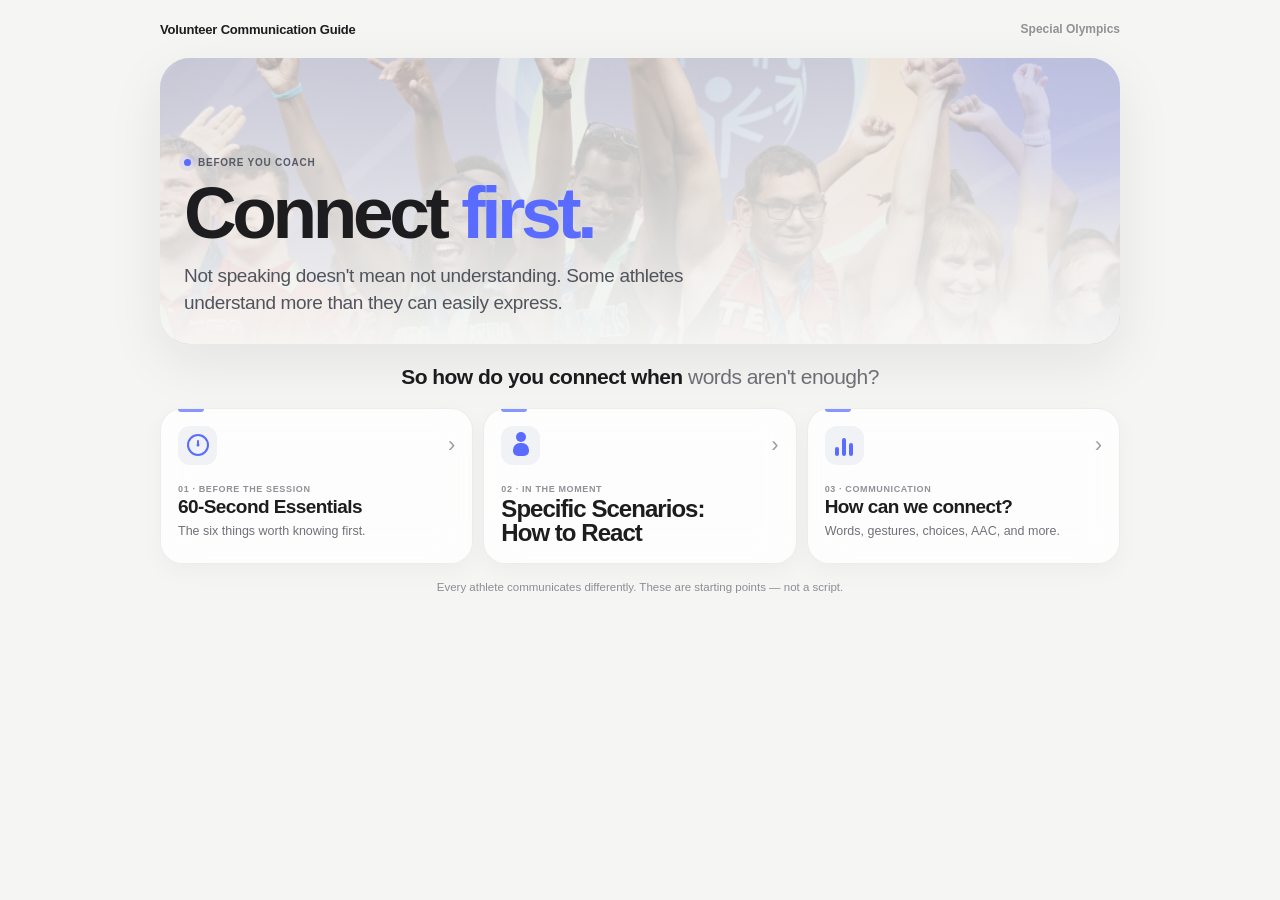
==== commit e8e118ed: "Clean up index.html and enhance behavior-action styles Removed commented-out code and added new styl" ====
--- a/index.html
+++ b/index.html
@@ -133,11 +133,6 @@
     }
 
 
-    /*
-      Actual photograph.
-      Lower opacity + reduced saturation keeps it sophisticated.
-    */
-
     .home-hero::before {
       content: "";
 
@@ -158,10 +153,6 @@
         contrast(.92);
     }
 
-
-    /*
-      White fade makes text readable without hiding the photograph.
-    */
 
     .home-hero::after {
       content: "";
@@ -397,8 +388,6 @@
     }
 
 
-    /* tiny blue line = only accent on cards */
-
     .home-action::before {
       content: "";
 
@@ -670,6 +659,17 @@
     }
 
 
+    .home-action.behavior-action h2 {
+      margin: 0;
+
+      font-size: 24px;
+
+      line-height: 1.02;
+
+      letter-spacing: -.04em;
+    }
+
+
     .home-action p {
       margin: 6px 0 0;
 
@@ -809,7 +809,7 @@
 
 
     /* =====================================================
-       PHONE — IMPORTANT
+       PHONE
        ===================================================== */
 
     @media
@@ -836,11 +836,6 @@
         font-size: 11px;
       }
 
-
-      /*
-        Smaller hero so we don't burn
-        half the screen before navigation.
-      */
 
       .home-hero {
         min-height: 254px;
@@ -909,11 +904,6 @@
       }
 
 
-      /*
-        Compact one-line-ish mobile cards.
-        This is what makes the page much shorter.
-      */
-
       .home-actions {
         grid-template-columns: 1fr;
 
@@ -985,6 +975,20 @@
         margin: 0;
 
         font-size: 16px;
+
+        align-self: center;
+      }
+
+
+      .home-action.behavior-action h2 {
+        grid-column: 2;
+        grid-row: auto;
+
+        margin: 0;
+
+        font-size: 18.5px;
+
+        line-height: 1.04;
 
         align-self: center;
       }
@@ -1207,7 +1211,7 @@
 
         <a
           href="behavior.html"
-          class="home-action"
+          class="home-action behavior-action"
         >
 
           <div class="action-top">
@@ -1232,13 +1236,9 @@
 
 
           <h2>
-            What do I do?
+            Specific Scenarios:<br>
+            How to React
           </h2>
-
-
-          <p>
-            Real situations. Quick responses.
-          </p>
 
         </a>
 
